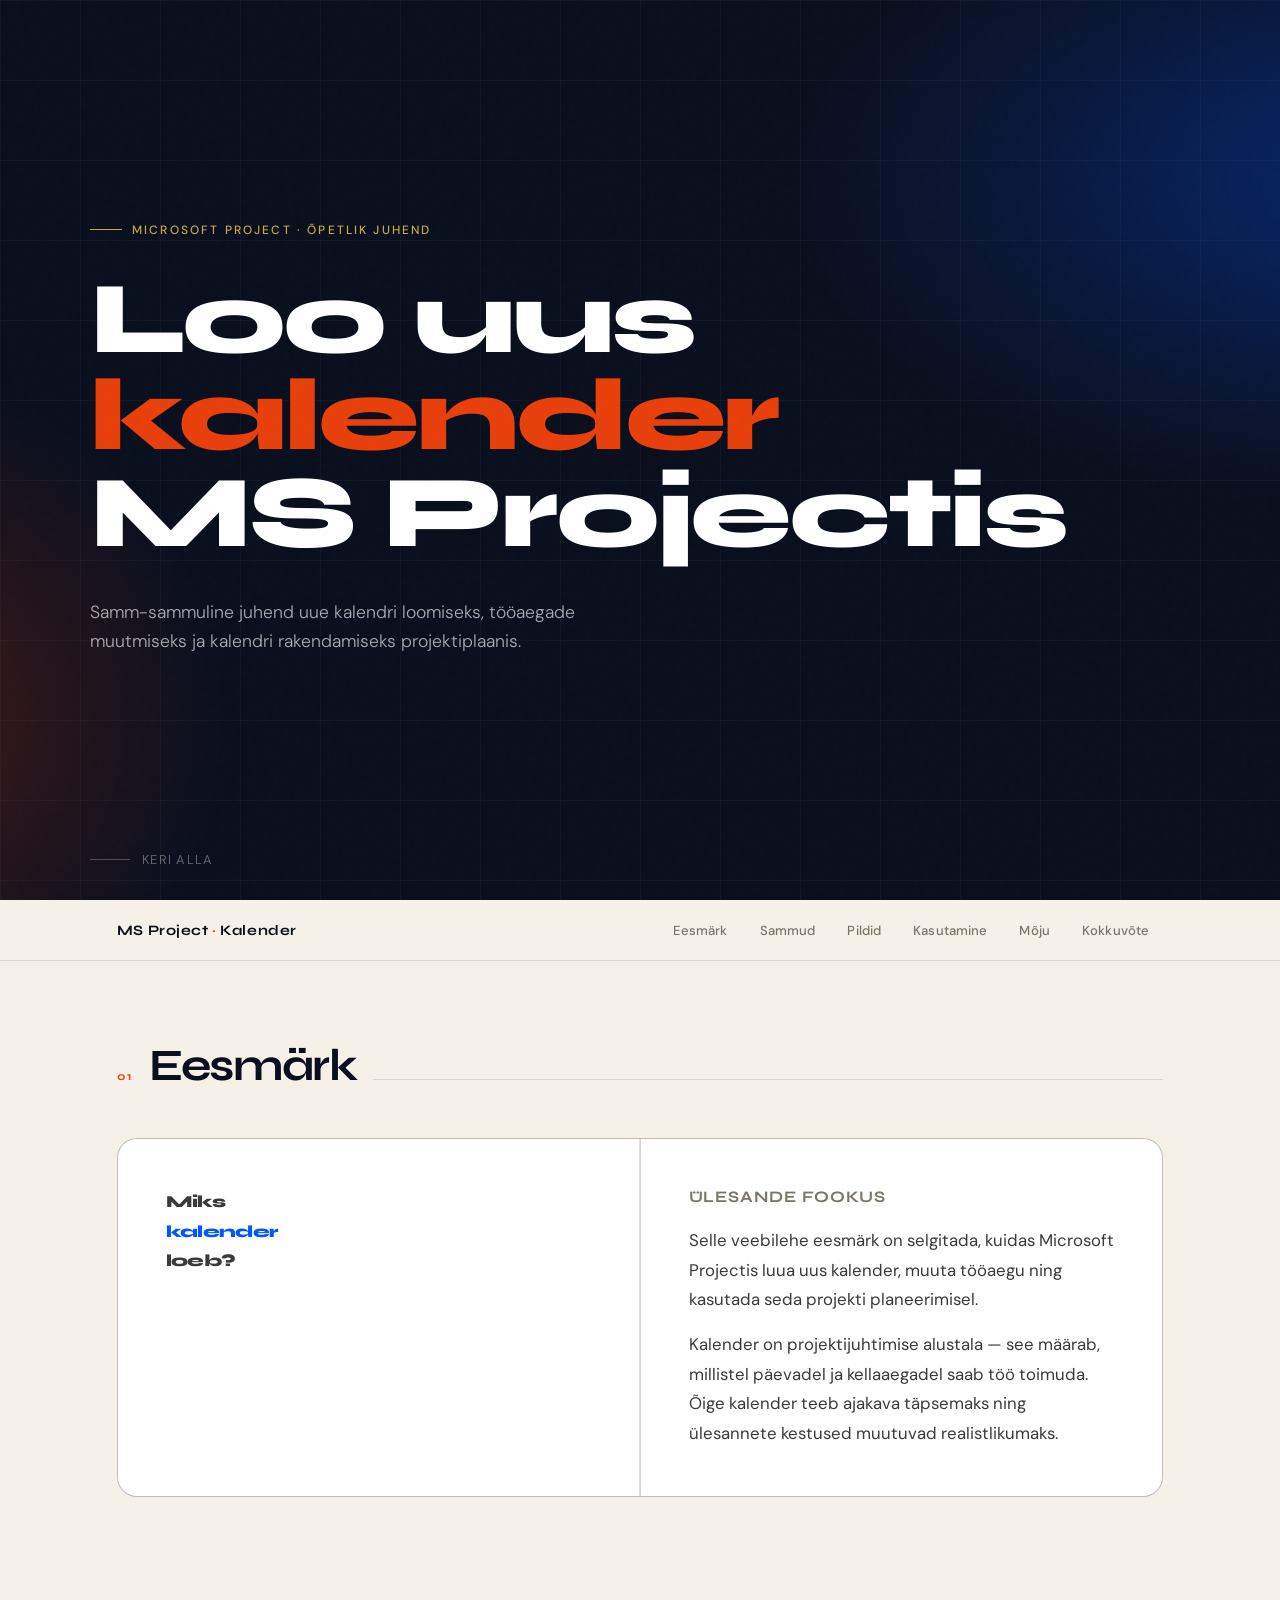
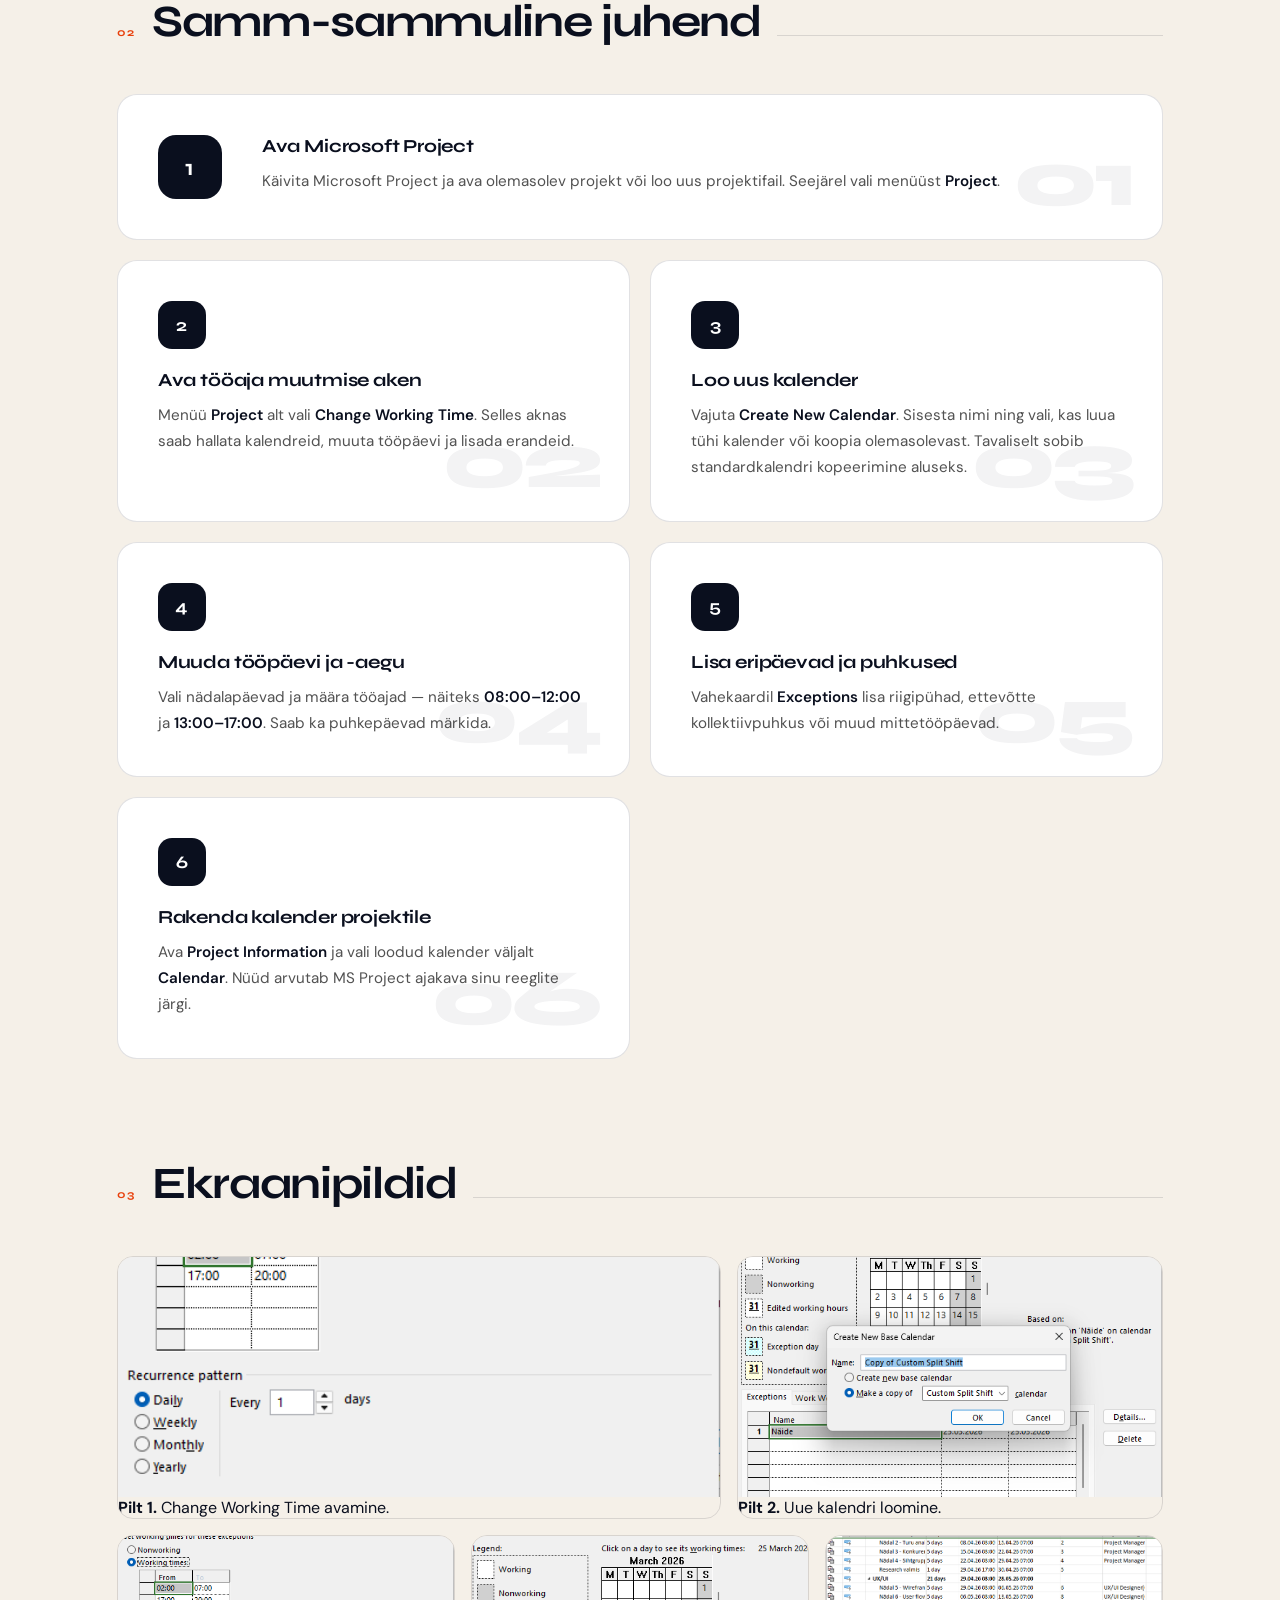
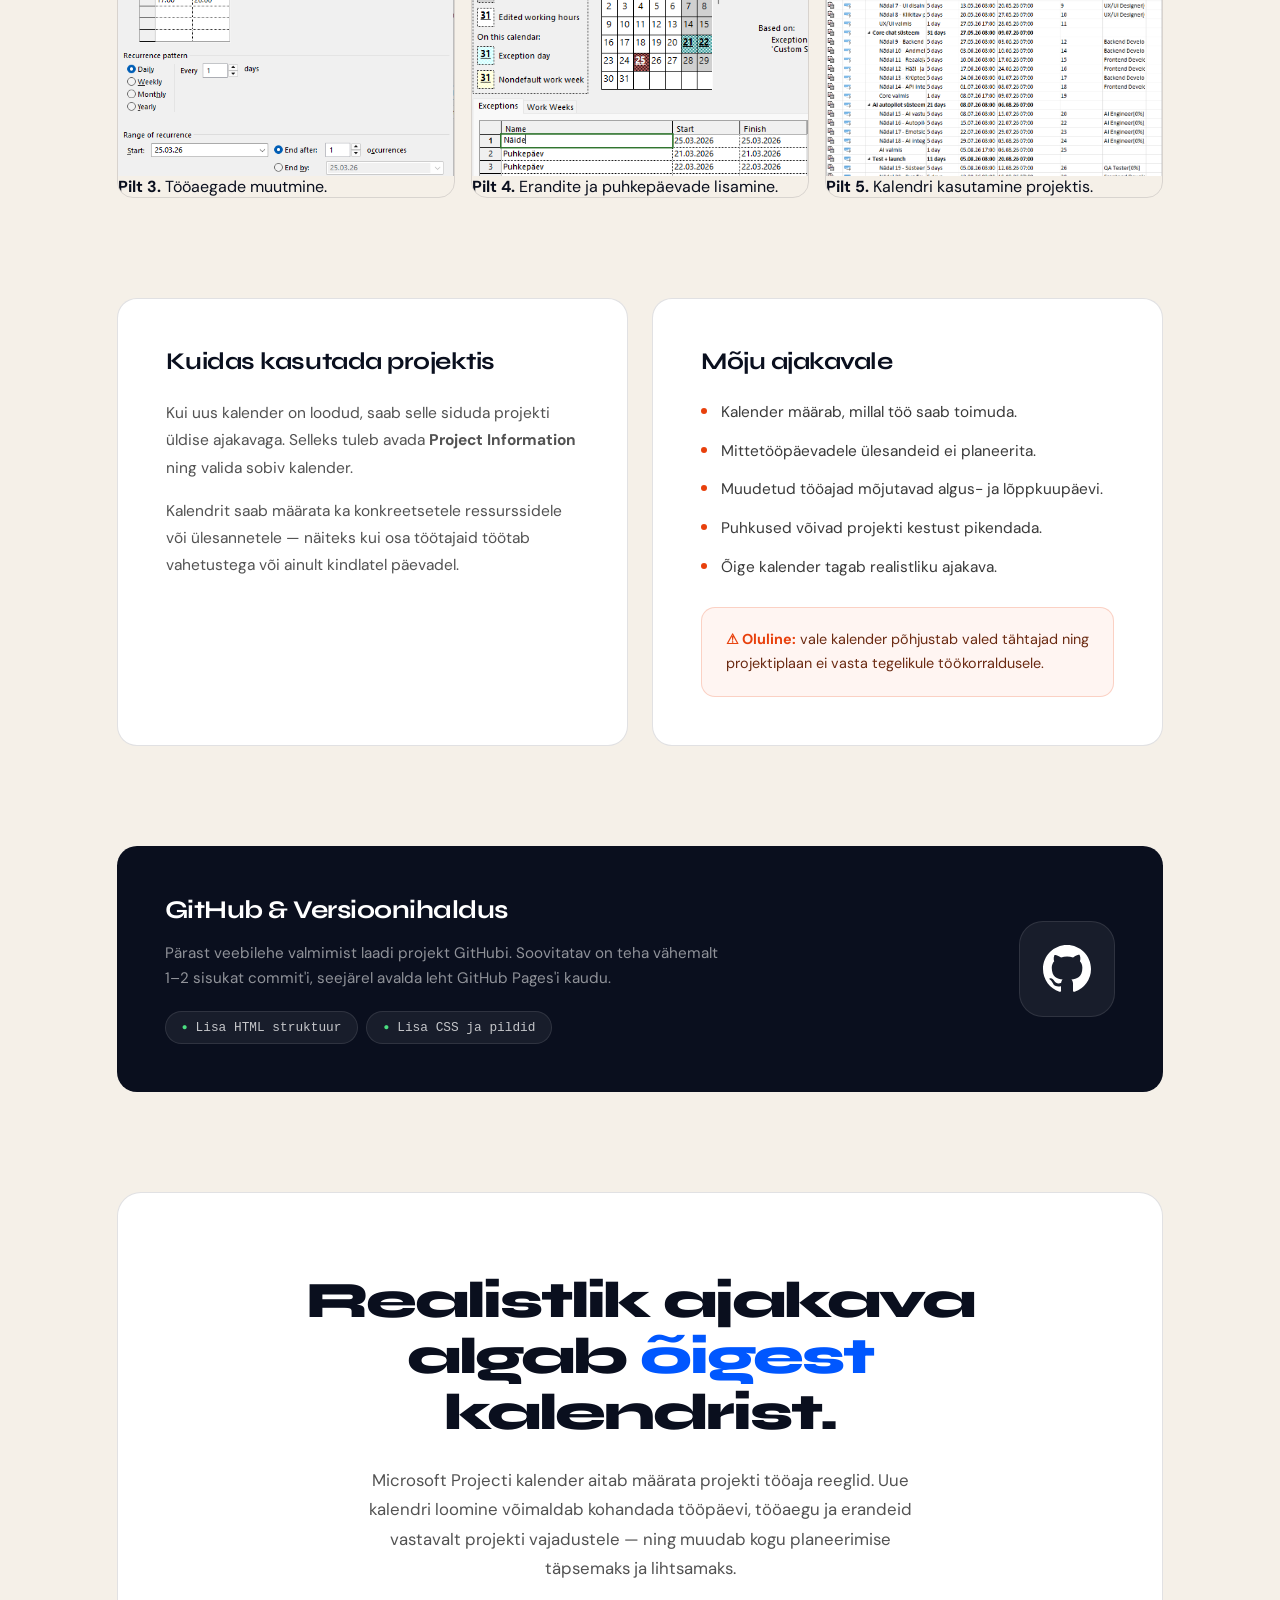
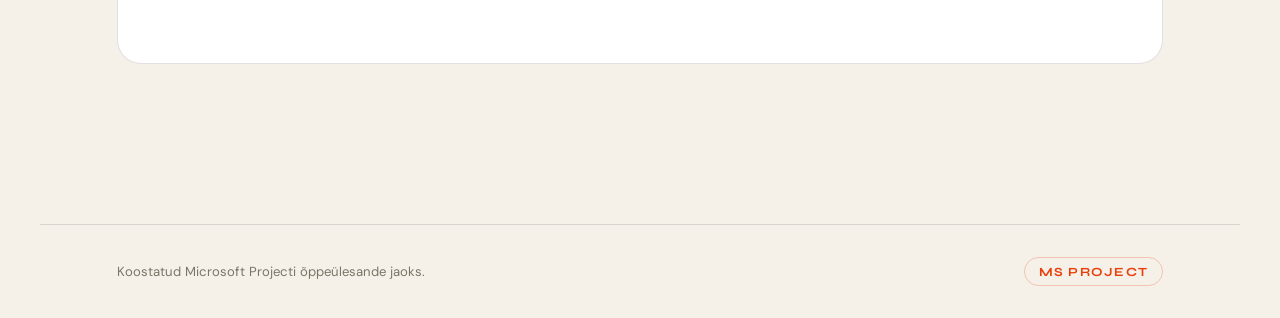
==== index.html @ 5e230de6 "Update index.html" ====
<!DOCTYPE html>
<html lang="et">
<head>
  <meta charset="UTF-8">
  <meta name="viewport" content="width=device-width, initial-scale=1.0">
  <title>Microsoft Project — Kalendri Juhend</title>
  <link href="https://fonts.googleapis.com/css2?family=Syne:wght@400;600;700;800&family=DM+Sans:ital,wght@0,300;0,400;0,500;1,300&display=swap" rel="stylesheet">
  <style>
    :root {
      --ink: #0a0f1e;
      --paper: #f5f0e8;
      --accent: #e8400c;
      --accent2: #0057ff;
      --gold: #c9a84c;
      --muted: #7a7567;
      --card-bg: #ffffff;
      --border: rgba(10,15,30,0.12);
    }

    *, *::before, *::after { margin: 0; padding: 0; box-sizing: border-box; }

    html { scroll-behavior: smooth; }

    body {
      font-family: 'DM Sans', sans-serif;
      background-color: var(--paper);
      color: var(--ink);
      overflow-x: hidden;
    }

    /* ── NOISE OVERLAY ── */
    body::before {
      content: '';
      position: fixed;
      inset: 0;
      background-image: url("data:image/svg+xml,%3Csvg viewBox='0 0 200 200' xmlns='http://www.w3.org/2000/svg'%3E%3Cfilter id='n'%3E%3CfeTurbulence type='fractalNoise' baseFrequency='0.85' numOctaves='4' stitchTiles='stitch'/%3E%3C/filter%3E%3Crect width='100%25' height='100%25' filter='url(%23n)' opacity='0.04'/%3E%3C/svg%3E");
      pointer-events: none;
      z-index: 9999;
      opacity: .35;
    }

    /* ── HERO ── */
    .hero {
      min-height: 100vh;
      display: grid;
      grid-template-rows: 1fr auto;
      position: relative;
      overflow: hidden;
      padding: 0 clamp(24px, 6vw, 100px);
    }

    .hero-bg {
      position: absolute;
      inset: 0;
      background: var(--ink);
      z-index: 0;
    }

    .hero-bg::after {
      content: '';
      position: absolute;
      inset: 0;
      background:
        radial-gradient(ellipse 80% 60% at 110% 20%, rgba(0,87,255,0.35) 0%, transparent 60%),
        radial-gradient(ellipse 50% 70% at -10% 80%, rgba(232,64,12,0.25) 0%, transparent 55%);
    }

    .hero-grid-lines {
      position: absolute;
      inset: 0;
      background-image:
        linear-gradient(rgba(255,255,255,0.03) 1px, transparent 1px),
        linear-gradient(90deg, rgba(255,255,255,0.03) 1px, transparent 1px);
      background-size: 80px 80px;
      animation: gridShift 20s linear infinite;
    }

    @keyframes gridShift {
      from { transform: translateY(0); }
      to   { transform: translateY(80px); }
    }

    .hero-content {
      position: relative;
      z-index: 1;
      display: flex;
      flex-direction: column;
      justify-content: center;
      padding: 120px 0 60px;
      max-width: 1100px;
      margin: 0 auto;
      width: 100%;
    }

    .hero-eyebrow {
      display: inline-flex;
      align-items: center;
      gap: 10px;
      font-family: 'DM Sans', sans-serif;
      font-size: 0.75rem;
      font-weight: 500;
      letter-spacing: 0.18em;
      text-transform: uppercase;
      color: var(--gold);
      margin-bottom: 32px;
      opacity: 0;
      animation: fadeUp 0.8s 0.2s ease forwards;
    }

    .hero-eyebrow::before {
      content: '';
      display: block;
      width: 32px;
      height: 1px;
      background: var(--gold);
    }

    .hero h1 {
      font-family: 'Syne', sans-serif;
      font-size: clamp(3rem, 8vw, 7rem);
      font-weight: 800;
      line-height: 0.95;
      color: #fff;
      letter-spacing: -0.03em;
      margin-bottom: 36px;
      opacity: 0;
      animation: fadeUp 0.9s 0.35s ease forwards;
    }

    .hero h1 em {
      font-style: normal;
      color: var(--accent);
      position: relative;
      display: inline-block;
    }

    .hero-sub {
      max-width: 560px;
      font-size: 1.1rem;
      font-weight: 300;
      color: rgba(255,255,255,0.65);
      line-height: 1.7;
      opacity: 0;
      animation: fadeUp 0.9s 0.5s ease forwards;
    }

    .hero-scroll {
      position: relative;
      z-index: 1;
      max-width: 1100px;
      margin: 0 auto;
      width: 100%;
      padding: 32px 0;
      display: flex;
      align-items: center;
      gap: 12px;
      color: rgba(255,255,255,0.35);
      font-size: 0.8rem;
      letter-spacing: 0.1em;
      text-transform: uppercase;
      opacity: 0;
      animation: fadeUp 0.9s 0.9s ease forwards;
    }

    .scroll-line {
      width: 40px;
      height: 1px;
      background: rgba(255,255,255,0.25);
      position: relative;
      overflow: hidden;
    }

    .scroll-line::after {
      content: '';
      position: absolute;
      left: -100%;
      top: 0;
      width: 100%;
      height: 100%;
      background: rgba(255,255,255,0.6);
      animation: scrollPulse 2s 1.5s ease infinite;
    }

    @keyframes scrollPulse {
      0%   { left: -100%; }
      100% { left: 100%; }
    }

    @keyframes fadeUp {
      from { opacity: 0; transform: translateY(24px); }
      to   { opacity: 1; transform: translateY(0); }
    }

    /* ── NAV ── */
    .nav {
      position: sticky;
      top: 0;
      z-index: 800;
      background: rgba(245,240,232,0.92);
      backdrop-filter: blur(20px);
      border-bottom: 1px solid var(--border);
    }

    .nav-inner {
      max-width: 1200px;
      margin: 0 auto;
      padding: 0 clamp(24px, 6vw, 100px);
      display: flex;
      align-items: center;
      justify-content: space-between;
      height: 60px;
    }

    .nav-brand {
      font-family: 'Syne', sans-serif;
      font-weight: 700;
      font-size: 0.9rem;
      letter-spacing: 0.04em;
      color: var(--ink);
      text-decoration: none;
    }

    .nav-brand span { color: var(--accent); }

    .nav-links {
      display: flex;
      gap: 4px;
    }

    .nav-links a {
      text-decoration: none;
      color: var(--muted);
      font-size: 0.82rem;
      font-weight: 500;
      padding: 6px 14px;
      border-radius: 100px;
      transition: all 0.2s ease;
      letter-spacing: 0.01em;
    }

    .nav-links a:hover {
      color: var(--ink);
      background: rgba(10,15,30,0.06);
    }

    /* ── MAIN WRAPPER ── */
    .main-wrap {
      max-width: 1200px;
      margin: 0 auto;
      padding: 80px clamp(24px, 6vw, 100px);
    }

    /* ── SECTION HEADER ── */
    .sec-header {
      display: flex;
      align-items: baseline;
      gap: 16px;
      margin-bottom: 48px;
    }

    .sec-num {
      font-family: 'Syne', sans-serif;
      font-size: 0.72rem;
      font-weight: 700;
      letter-spacing: 0.14em;
      color: var(--accent);
      text-transform: uppercase;
    }

    .sec-title {
      font-family: 'Syne', sans-serif;
      font-size: clamp(1.8rem, 3.5vw, 2.8rem);
      font-weight: 700;
      color: var(--ink);
      letter-spacing: -0.03em;
      line-height: 1.1;
    }

    .sec-line {
      flex: 1;
      height: 1px;
      background: var(--border);
    }

    /* ── PURPOSE CARD ── */
    .purpose-block {
      display: grid;
      grid-template-columns: 1fr 1fr;
      gap: 1px;
      background: var(--border);
      border: 1px solid var(--border);
      border-radius: 20px;
      overflow: hidden;
      margin-bottom: 100px;
    }

    .purpose-cell {
      background: var(--card-bg);
      padding: 48px;
    }

    .purpose-cell:first-child {
      border-right: 1px solid var(--border);
    }

    .purpose-cell h3 {
      font-family: 'Syne', sans-serif;
      font-size: 1rem;
      font-weight: 700;
      letter-spacing: 0.06em;
      text-transform: uppercase;
      color: var(--muted);
      margin-bottom: 20px;
    }

    .purpose-cell p {
      font-size: 1.05rem;
      line-height: 1.75;
      color: #3a3a3a;
    }

    .purpose-big {
      font-family: 'Syne', sans-serif;
      font-size: clamp(2.4rem, 5vw, 4.2rem);
      font-weight: 800;
      color: var(--ink);
      line-height: 1.05;
      letter-spacing: -0.04em;
    }

    .purpose-big em {
      font-style: normal;
      color: var(--accent2);
    }

    /* ── STEPS ── */
    .steps-section { margin-bottom: 100px; }

    .steps-grid {
      display: grid;
      grid-template-columns: 1fr 1fr;
      gap: 20px;
    }

    .step-card {
      background: var(--card-bg);
      border: 1px solid var(--border);
      border-radius: 20px;
      padding: 40px;
      position: relative;
      overflow: hidden;
      transition: transform 0.3s ease, box-shadow 0.3s ease;
    }

    .step-card:hover {
      transform: translateY(-4px);
      box-shadow: 0 20px 60px rgba(10,15,30,0.1);
    }

    .step-card:first-child {
      grid-column: 1 / -1;
      display: grid;
      grid-template-columns: auto 1fr;
      gap: 40px;
      align-items: start;
    }

    .step-card::before {
      content: '';
      position: absolute;
      top: 0; left: 0; right: 0;
      height: 3px;
      background: linear-gradient(90deg, var(--accent2), var(--accent));
      opacity: 0;
      transition: opacity 0.3s ease;
    }

    .step-card:hover::before { opacity: 1; }

    .step-num-big {
      font-family: 'Syne', sans-serif;
      font-size: 5rem;
      font-weight: 800;
      color: rgba(10,15,30,0.05);
      line-height: 1;
      position: absolute;
      bottom: 20px;
      right: 30px;
      letter-spacing: -0.05em;
      pointer-events: none;
      transition: color 0.3s ease;
    }

    .step-card:hover .step-num-big {
      color: rgba(0,87,255,0.06);
    }

    .step-badge {
      display: inline-flex;
      align-items: center;
      justify-content: center;
      width: 48px;
      height: 48px;
      border-radius: 14px;
      background: var(--ink);
      color: white;
      font-family: 'Syne', sans-serif;
      font-weight: 700;
      font-size: 1.1rem;
      margin-bottom: 20px;
      flex-shrink: 0;
    }

    .step-card:first-child .step-badge {
      width: 64px;
      height: 64px;
      font-size: 1.4rem;
      border-radius: 18px;
      margin-bottom: 0;
    }

    .step-card h3 {
      font-family: 'Syne', sans-serif;
      font-size: 1.15rem;
      font-weight: 700;
      color: var(--ink);
      margin-bottom: 12px;
      letter-spacing: -0.01em;
    }

    .step-card p {
      font-size: 0.95rem;
      line-height: 1.7;
      color: #525252;
    }

    .step-card strong {
      color: var(--ink);
      font-weight: 600;
    }

    /* ── GALLERY ── */
    .gallery-section { margin-bottom: 100px; }

    .gallery-grid {
      display: grid;
      grid-template-columns: repeat(12, 1fr);
      gap: 16px;
    }

    .gallery-item { border-radius: 16px; overflow: hidden; border: 1px solid var(--border); }
    .gallery-item:nth-child(1) { grid-column: span 7; }
    .gallery-item:nth-child(2) { grid-column: span 5; }
    .gallery-item:nth-child(3) { grid-column: span 4; }
    .gallery-item:nth-child(4) { grid-column: span 4; }
    .gallery-item:nth-child(5) { grid-column: span 4; }

    .gallery-img {
      width: 100%;
      height: 240px;
      object-fit: cover;
      display: block;
      background: linear-gradient(135deg, #e8f0ff 0%, #dbe9ff 100%);
      position: relative;
    }

    /* placeholder pattern for images */
    .gallery-img-placeholder {
      width: 100%;
      height: 240px;
      background: linear-gradient(135deg, #e0e8ff, #cdd9f5);
      display: flex;
      align-items: center;
      justify-content: center;
      flex-direction: column;
      gap: 8px;
    }

    .gallery-img-placeholder svg { opacity: 0.3; }
    .gallery-img-placeholder span {
      font-size: 0.8rem;
      color: var(--muted);
      opacity: 0.7;
    }

    .gallery-caption {
      padding: 16px 20px;
      font-size: 0.85rem;
      color: var(--muted);
      border-top: 1px solid var(--border);
      background: var(--card-bg);
    }

    .gallery-caption strong {
      color: var(--ink);
      font-weight: 600;
    }

    /* ── HOW-TO + IMPACT ── */
    .two-col-section {
      display: grid;
      grid-template-columns: 1fr 1fr;
      gap: 24px;
      margin-bottom: 100px;
    }

    .info-card {
      background: var(--card-bg);
      border: 1px solid var(--border);
      border-radius: 20px;
      padding: 48px;
    }

    .info-card h2 {
      font-family: 'Syne', sans-serif;
      font-size: 1.5rem;
      font-weight: 700;
      color: var(--ink);
      letter-spacing: -0.02em;
      margin-bottom: 24px;
    }

    .info-card p {
      font-size: 0.97rem;
      line-height: 1.75;
      color: #525252;
      margin-bottom: 16px;
    }

    .impact-list {
      list-style: none;
      display: flex;
      flex-direction: column;
      gap: 14px;
    }

    .impact-list li {
      display: flex;
      gap: 14px;
      align-items: flex-start;
      font-size: 0.96rem;
      color: #3a3a3a;
      line-height: 1.6;
    }

    .impact-list li::before {
      content: '';
      flex-shrink: 0;
      width: 6px;
      height: 6px;
      border-radius: 50%;
      background: var(--accent);
      margin-top: 8px;
    }

    .alert-box {
      margin-top: 28px;
      padding: 20px 24px;
      background: #fff5f2;
      border: 1px solid rgba(232,64,12,0.2);
      border-radius: 14px;
      font-size: 0.9rem;
      line-height: 1.65;
      color: #6b2a12;
    }

    .alert-box strong { color: var(--accent); }

    /* ── GITHUB STRIP ── */
    .github-strip {
      background: var(--ink);
      border-radius: 20px;
      padding: 48px;
      display: grid;
      grid-template-columns: 1fr auto;
      align-items: center;
      gap: 40px;
      margin-bottom: 100px;
    }

    .github-strip h2 {
      font-family: 'Syne', sans-serif;
      font-size: 1.6rem;
      font-weight: 700;
      color: #fff;
      letter-spacing: -0.02em;
      margin-bottom: 16px;
    }

    .github-strip p {
      color: rgba(255,255,255,0.55);
      font-size: 0.95rem;
      line-height: 1.65;
      max-width: 560px;
    }

    .commit-tags {
      display: flex;
      flex-wrap: wrap;
      gap: 8px;
      margin-top: 20px;
    }

    .commit-tag {
      display: inline-flex;
      align-items: center;
      gap: 8px;
      padding: 8px 16px;
      background: rgba(255,255,255,0.06);
      border: 1px solid rgba(255,255,255,0.1);
      border-radius: 100px;
      font-family: 'DM Mono', 'Courier New', monospace;
      font-size: 0.8rem;
      color: rgba(255,255,255,0.75);
    }

    .commit-tag::before {
      content: '●';
      color: #4ade80;
      font-size: 0.6rem;
    }

    .github-icon-wrap {
      width: 96px;
      height: 96px;
      border-radius: 24px;
      background: rgba(255,255,255,0.06);
      border: 1px solid rgba(255,255,255,0.1);
      display: flex;
      align-items: center;
      justify-content: center;
      flex-shrink: 0;
    }

    /* ── SUMMARY ── */
    .summary-block {
      text-align: center;
      padding: 80px 40px;
      background: var(--card-bg);
      border: 1px solid var(--border);
      border-radius: 24px;
      margin-bottom: 80px;
    }

    .summary-block h2 {
      font-family: 'Syne', sans-serif;
      font-size: clamp(2rem, 4vw, 3.2rem);
      font-weight: 800;
      color: var(--ink);
      letter-spacing: -0.04em;
      line-height: 1.1;
      max-width: 700px;
      margin: 0 auto 24px;
    }

    .summary-block h2 em {
      font-style: normal;
      color: var(--accent2);
    }

    .summary-block p {
      max-width: 580px;
      margin: 0 auto;
      font-size: 1.05rem;
      line-height: 1.75;
      color: #525252;
    }

    /* ── FOOTER ── */
    footer {
      border-top: 1px solid var(--border);
      padding: 32px clamp(24px, 6vw, 100px);
      display: flex;
      align-items: center;
      justify-content: space-between;
      max-width: 1200px;
      margin: 0 auto;
    }

    footer p {
      font-size: 0.82rem;
      color: var(--muted);
    }

    .footer-badge {
      font-family: 'Syne', sans-serif;
      font-size: 0.78rem;
      font-weight: 700;
      letter-spacing: 0.1em;
      text-transform: uppercase;
      color: var(--accent);
      padding: 6px 14px;
      border: 1px solid rgba(232,64,12,0.25);
      border-radius: 100px;
    }

    /* ── RESPONSIVE ── */
    @media (max-width: 900px) {
      .purpose-block { grid-template-columns: 1fr; }
      .purpose-cell:first-child { border-right: none; border-bottom: 1px solid var(--border); }
      .steps-grid { grid-template-columns: 1fr; }
      .step-card:first-child { grid-template-columns: 1fr; }
      .two-col-section { grid-template-columns: 1fr; }
      .gallery-grid { grid-template-columns: 1fr 1fr; }
      .gallery-item { grid-column: span 1 !important; }
      .github-strip { grid-template-columns: 1fr; }
      .github-icon-wrap { display: none; }
      .nav-links { display: none; }
      footer { flex-direction: column; gap: 12px; text-align: center; }
    }

    @media (max-width: 520px) {
      .gallery-grid { grid-template-columns: 1fr; }
      .purpose-cell { padding: 30px 24px; }
      .step-card { padding: 28px 24px; }
      .info-card { padding: 30px 24px; }
    }
  </style>
</head>
<body>

<!-- HERO -->
<section class="hero">
  <div class="hero-bg">
    <div class="hero-grid-lines"></div>
  </div>
  <div class="hero-content">
    <p class="hero-eyebrow">Microsoft Project · Õpetlik juhend</p>
    <h1>Loo uus<br><em>kalender</em><br>MS Projectis</h1>
    <p class="hero-sub">Samm-sammuline juhend uue kalendri loomiseks, tööaegade muutmiseks ja kalendri rakendamiseks projektiplaanis.</p>
  </div>
  <div class="hero-scroll">
    <div class="scroll-line"></div>
    Keri alla
  </div>
</section>

<!-- NAV -->
<nav class="nav">
  <div class="nav-inner">
    <a href="#" class="nav-brand">MS Project <span>·</span> Kalender</a>
    <div class="nav-links">
      <a href="#eesmark">Eesmärk</a>
      <a href="#sammud">Sammud</a>
      <a href="#pildid">Pildid</a>
      <a href="#kasutamine">Kasutamine</a>
      <a href="#moju">Mõju</a>
      <a href="#kokkuvote">Kokkuvõte</a>
    </div>
  </div>
</nav>

<!-- MAIN -->
<main class="main-wrap">

  <!-- PURPOSE -->
  <section id="eesmark" style="margin-bottom:100px;">
    <div class="sec-header">
      <span class="sec-num">01</span>
      <h2 class="sec-title">Eesmärk</h2>
      <div class="sec-line"></div>
    </div>
    <div class="purpose-block">
      <div class="purpose-cell">
        <p class="purpose-big">Miks<br><em>kalender</em><br>loeb?</p>
      </div>
      <div class="purpose-cell">
        <h3>Ülesande fookus</h3>
        <p>Selle veebilehe eesmärk on selgitada, kuidas Microsoft Projectis luua uus kalender, muuta tööaegu ning kasutada seda projekti planeerimisel.</p>
        <p style="margin-top:16px;">Kalender on projektijuhtimise alustala — see määrab, millistel päevadel ja kellaaegadel saab töö toimuda. Õige kalender teeb ajakava täpsemaks ning ülesannete kestused muutuvad realistlikumaks.</p>
      </div>
    </div>
  </section>

  <!-- STEPS -->
  <section id="sammud" class="steps-section">
    <div class="sec-header">
      <span class="sec-num">02</span>
      <h2 class="sec-title">Samm-sammuline juhend</h2>
      <div class="sec-line"></div>
    </div>
    <div class="steps-grid">

      <div class="step-card">
        <div class="step-badge">1</div>
        <div>
          <h3>Ava Microsoft Project</h3>
          <p>Käivita Microsoft Project ja ava olemasolev projekt või loo uus projektifail. Seejärel vali menüüst <strong>Project</strong>.</p>
        </div>
        <div class="step-num-big">01</div>
      </div>

      <div class="step-card">
        <div class="step-badge">2</div>
        <h3>Ava tööaja muutmise aken</h3>
        <p>Menüü <strong>Project</strong> alt vali <strong>Change Working Time</strong>. Selles aknas saab hallata kalendreid, muuta tööpäevi ja lisada erandeid.</p>
        <div class="step-num-big">02</div>
      </div>

      <div class="step-card">
        <div class="step-badge">3</div>
        <h3>Loo uus kalender</h3>
        <p>Vajuta <strong>Create New Calendar</strong>. Sisesta nimi ning vali, kas luua tühi kalender või koopia olemasolevast. Tavaliselt sobib standardkalendri kopeerimine aluseks.</p>
        <div class="step-num-big">03</div>
      </div>

      <div class="step-card">
        <div class="step-badge">4</div>
        <h3>Muuda tööpäevi ja -aegu</h3>
        <p>Vali nädalapäevad ja määra tööajad — näiteks <strong>08:00–12:00</strong> ja <strong>13:00–17:00</strong>. Saab ka puhkepäevad märkida.</p>
        <div class="step-num-big">04</div>
      </div>

      <div class="step-card">
        <div class="step-badge">5</div>
        <h3>Lisa eripäevad ja puhkused</h3>
        <p>Vahekaardil <strong>Exceptions</strong> lisa riigipühad, ettevõtte kollektiivpuhkus või muud mittetööpäevad.</p>
        <div class="step-num-big">05</div>
      </div>

      <div class="step-card">
        <div class="step-badge">6</div>
        <h3>Rakenda kalender projektile</h3>
        <p>Ava <strong>Project Information</strong> ja vali loodud kalender väljalt <strong>Calendar</strong>. Nüüd arvutab MS Project ajakava sinu reeglite järgi.</p>
        <div class="step-num-big">06</div>
      </div>

    </div>
  </section>

  <!-- GALLERY -->
<section id="pildid" class="gallery-section">
  <div class="sec-header">
    <span class="sec-num">03</span>
    <h2 class="sec-title">Ekraanipildid</h2>
    <div class="sec-line"></div>
  </div>

  <div class="gallery-grid">

    <!-- Pilt 1 -->
    <figure class="gallery-item">
      <a href="{8E78CBBE-38A5-4F0B-BA99-F5B09DC5945A}.png" target="_blank">
        <img src="{8E78CBBE-38A5-4F0B-BA99-F5B09DC5945A}.png" alt="Pilt 1" class="gallery-img">
      </a>
      <figcaption><strong>Pilt 1.</strong> Change Working Time avamine.</figcaption>
    </figure>

    <!-- Pilt 2 -->
    <figure class="gallery-item">
      <a href="{4AE7CDAB-3FF7-4F67-A693-CB76347E0A18}.png" target="_blank">
        <img src="{4AE7CDAB-3FF7-4F67-A693-CB76347E0A18}.png" alt="Pilt 2" class="gallery-img">
      </a>
      <figcaption><strong>Pilt 2.</strong> Uue kalendri loomine.</figcaption>
    </figure>

    <!-- Pilt 3 -->
    <figure class="gallery-item">
      <a href="{8E78CBBE-38A5-4F0B-BA99-F5B09DC5945A}.png" target="_blank">
        <img src="{8E78CBBE-38A5-4F0B-BA99-F5B09DC5945A}.png" alt="Pilt 3" class="gallery-img">
      </a>
      <figcaption><strong>Pilt 3.</strong> Tööaegade muutmine.</figcaption>
    </figure>

    <!-- Pilt 4 -->
    <figure class="gallery-item">
      <a href="{6FE6D2B3-EE67-4D7B-B40A-3692D708C390}.png" target="_blank">
        <img src="{6FE6D2B3-EE67-4D7B-B40A-3692D708C390}.png" alt="Pilt 4" class="gallery-img">
      </a>
      <figcaption><strong>Pilt 4.</strong> Erandite ja puhkepäevade lisamine.</figcaption>
    </figure>

    <!-- Pilt 5 -->
    <figure class="gallery-item">
      <a href="{5EE61340-8575-422F-A4D2-11BC29866CBF}.png" target="_blank">
        <img src="{5EE61340-8575-422F-A4D2-11BC29866CBF}.png" alt="Pilt 5" class="gallery-img">
      </a>
      <figcaption><strong>Pilt 5.</strong> Kalendri kasutamine projektis.</figcaption>
    </figure>

  </div>
</section>

  <!-- HOW-TO + IMPACT -->
  <div class="two-col-section">
    <div class="info-card" id="kasutamine">
      <h2>Kuidas kasutada projektis</h2>
      <p>Kui uus kalender on loodud, saab selle siduda projekti üldise ajakavaga. Selleks tuleb avada <strong>Project Information</strong> ning valida sobiv kalender.</p>
      <p>Kalendrit saab määrata ka konkreetsetele ressurssidele või ülesannetele — näiteks kui osa töötajaid töötab vahetustega või ainult kindlatel päevadel.</p>
    </div>

    <div class="info-card" id="moju">
      <h2>Mõju ajakavale</h2>
      <ul class="impact-list">
        <li>Kalender määrab, millal töö saab toimuda.</li>
        <li>Mittetööpäevadele ülesandeid ei planeerita.</li>
        <li>Muudetud tööajad mõjutavad algus- ja lõppkuupäevi.</li>
        <li>Puhkused võivad projekti kestust pikendada.</li>
        <li>Õige kalender tagab realistliku ajakava.</li>
      </ul>
      <div class="alert-box">
        <strong>⚠ Oluline:</strong> vale kalender põhjustab valed tähtajad ning projektiplaan ei vasta tegelikule töökorraldusele.
      </div>
    </div>
  </div>

  <!-- GITHUB -->
  <div class="github-strip" id="github">
    <div>
      <h2>GitHub & Versioonihaldus</h2>
      <p>Pärast veebilehe valmimist laadi projekt GitHubi. Soovitatav on teha vähemalt 1–2 sisukat commit'i, seejärel avalda leht GitHub Pages'i kaudu.</p>
      <div class="commit-tags">
        <span class="commit-tag">Lisa HTML struktuur</span>
        <span class="commit-tag">Lisa CSS ja pildid</span>
      </div>
    </div>
    <div class="github-icon-wrap">
      <svg width="48" height="48" viewBox="0 0 24 24" fill="white"><path d="M12 0C5.37 0 0 5.37 0 12c0 5.31 3.435 9.795 8.205 11.385.6.105.825-.255.825-.57 0-.285-.015-1.23-.015-2.235-3.015.555-3.795-.735-4.035-1.41-.135-.345-.72-1.41-1.23-1.695-.42-.225-1.02-.78-.015-.795.945-.015 1.62.87 1.845 1.23 1.08 1.815 2.805 1.305 3.495.99.105-.78.42-1.305.765-1.605-2.67-.3-5.46-1.335-5.46-5.925 0-1.305.465-2.385 1.23-3.225-.12-.3-.54-1.53.12-3.18 0 0 1.005-.315 3.3 1.23.96-.27 1.98-.405 3-.405s2.04.135 3 .405c2.295-1.56 3.3-1.23 3.3-1.23.66 1.65.24 2.88.12 3.18.765.84 1.23 1.905 1.23 3.225 0 4.605-2.805 5.625-5.475 5.925.435.375.81 1.095.81 2.22 0 1.605-.015 2.895-.015 3.3 0 .315.225.69.825.57A12.02 12.02 0 0024 12c0-6.63-5.37-12-12-12z"/></svg>
    </div>
  </div>

  <!-- SUMMARY -->
  <section id="kokkuvote" class="summary-block">
    <h2>Realistlik ajakava algab <em>õigest</em> kalendrist.</h2>
    <p>Microsoft Projecti kalender aitab määrata projekti tööaja reeglid. Uue kalendri loomine võimaldab kohandada tööpäevi, tööaegu ja erandeid vastavalt projekti vajadustele — ning muudab kogu planeerimise täpsemaks ja lihtsamaks.</p>
  </section>

</main>

<!-- FOOTER -->
<footer>
  <p>Koostatud Microsoft Projecti õppeülesande jaoks.</p>
  <span class="footer-badge">MS Project</span>
</footer>

</body>
</html>
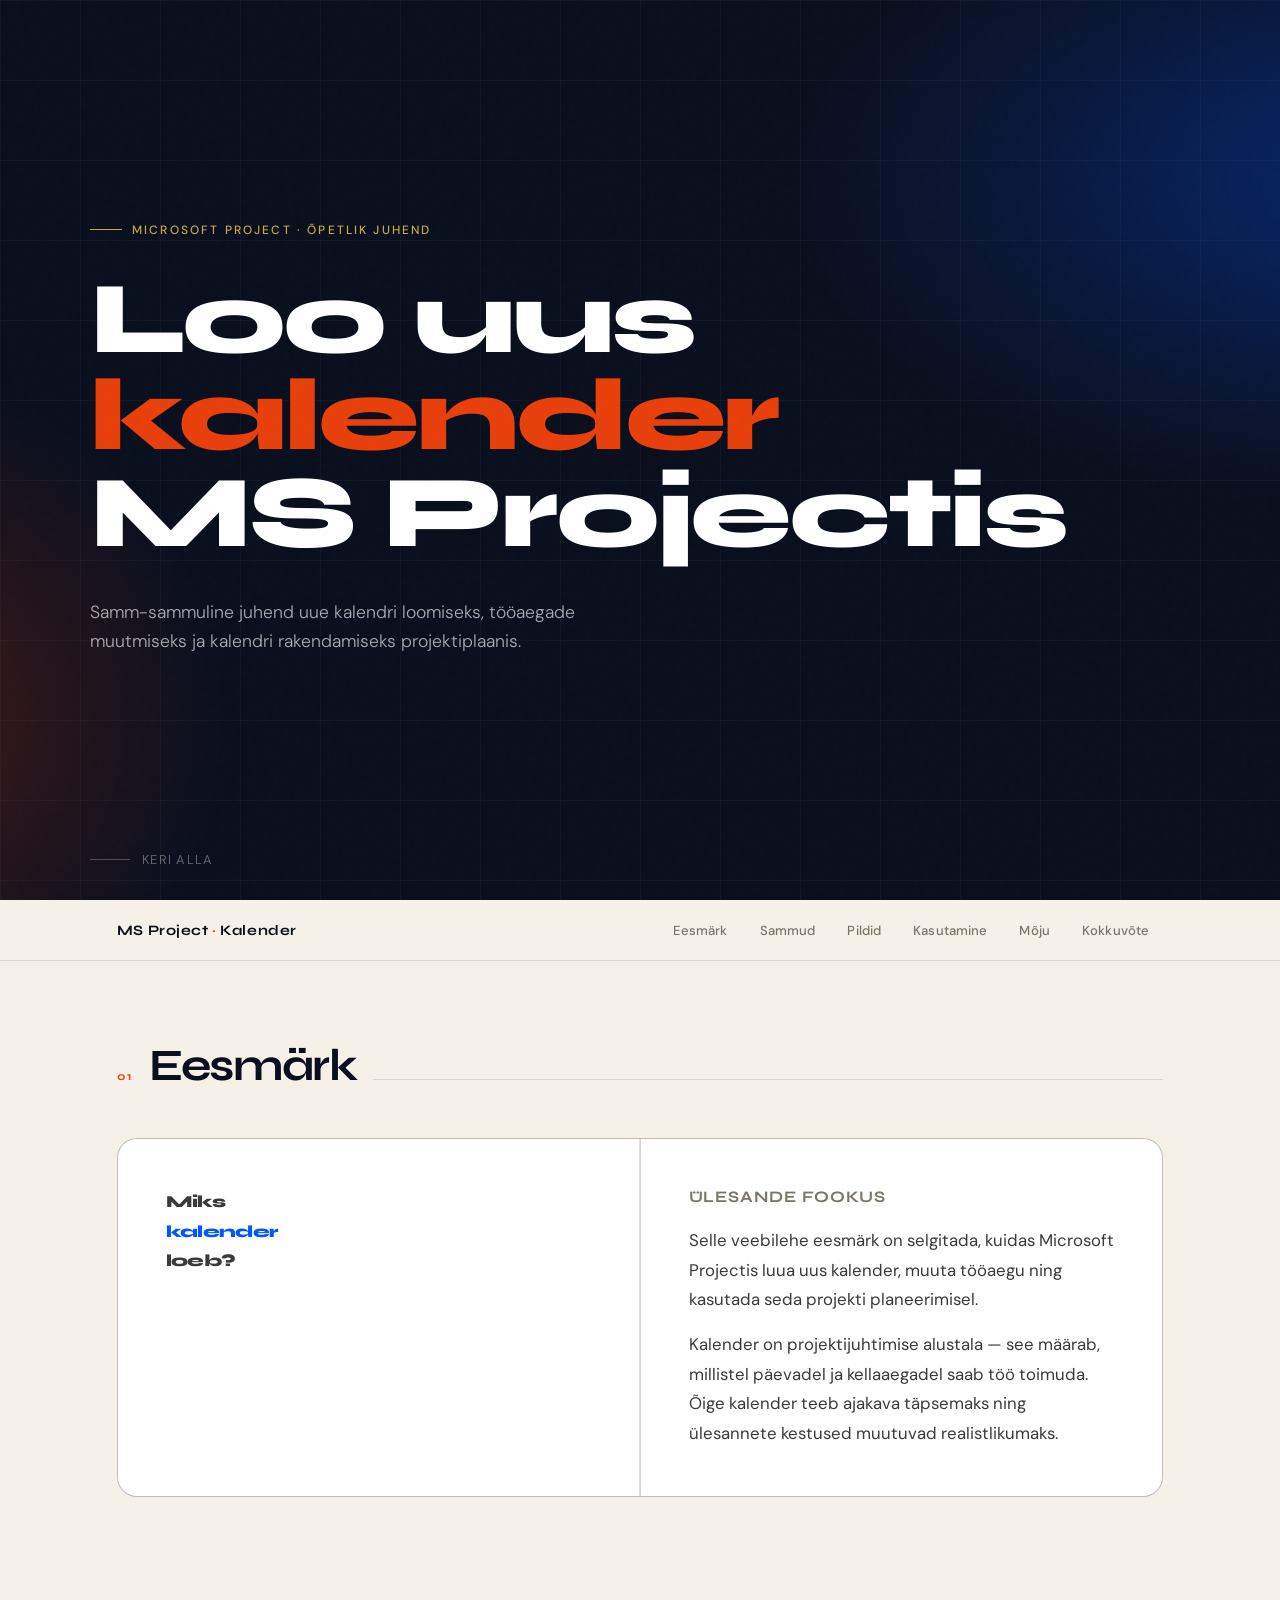
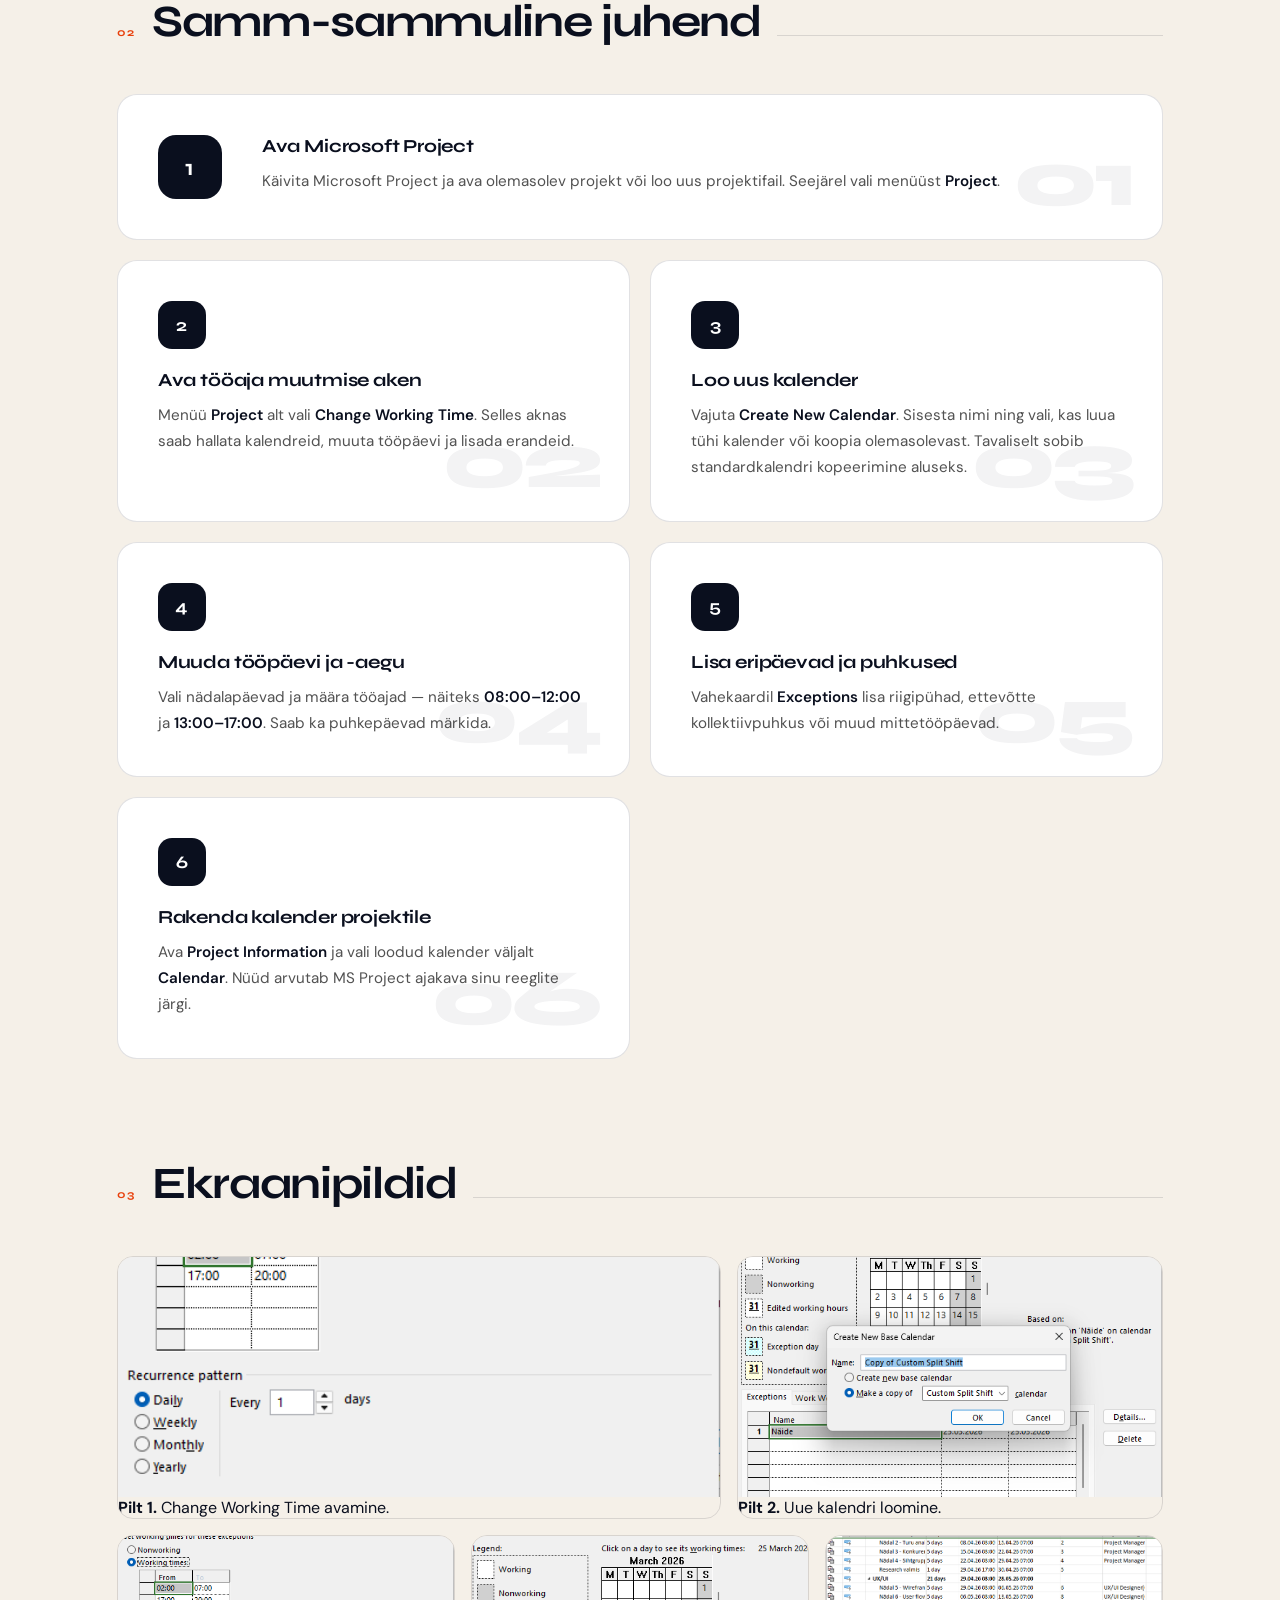
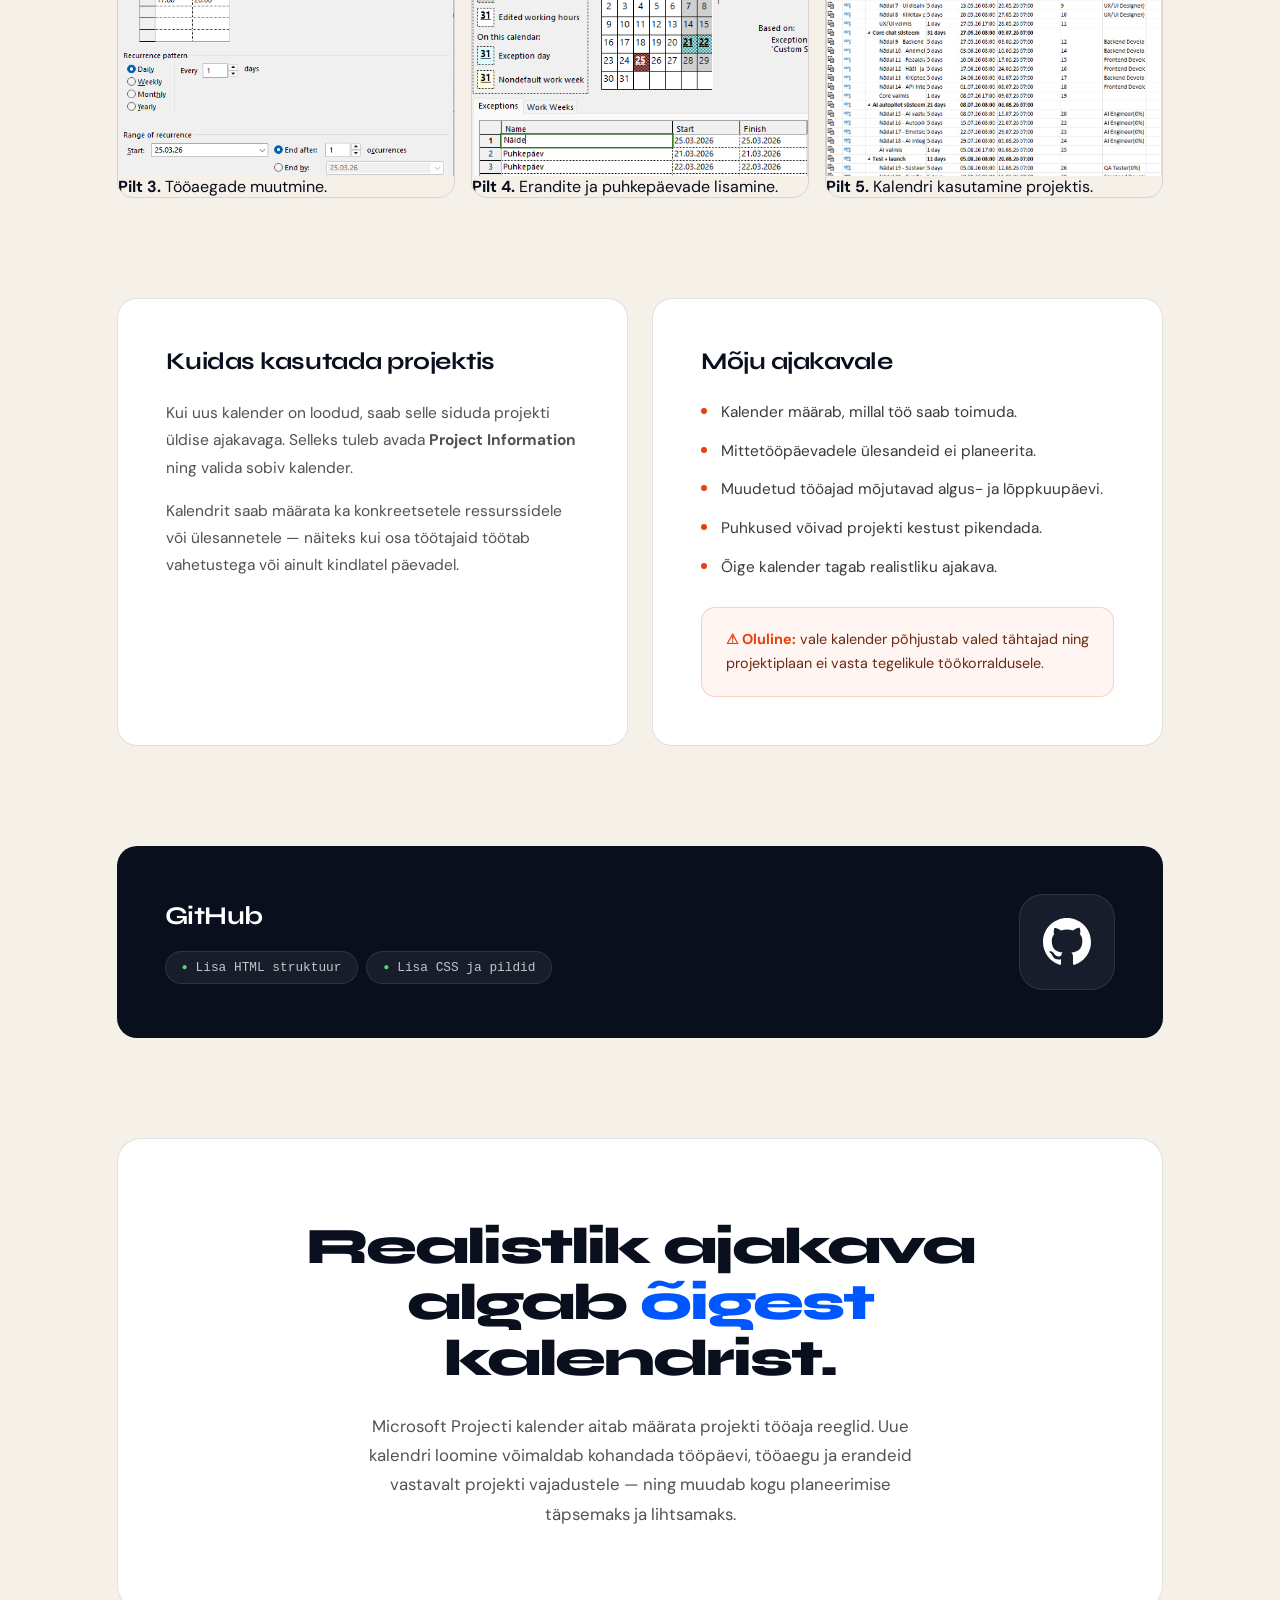
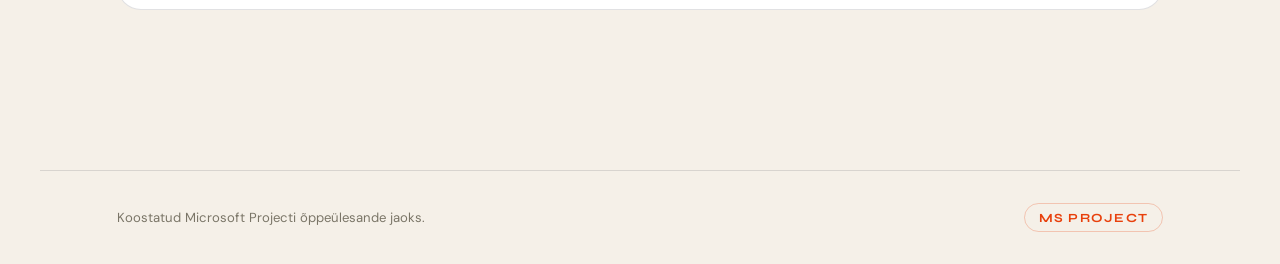
==== commit 6666aa5f: "Update index.html" ====
--- a/index.html
+++ b/index.html
@@ -107,6 +107,53 @@
       animation: fadeUp 0.8s 0.2s ease forwards;
     }
 
+
+
+
+.gallery-img {
+  cursor: zoom-in;
+}
+
+/* МОДАЛКА */
+.modal {
+  display: none;
+  position: fixed;
+  z-index: 99999;
+  inset: 0;
+  background: rgba(0,0,0,0.85);
+  justify-content: center;
+  align-items: center;
+}
+
+.modal-content {
+  max-width: 90%;
+  max-height: 90%;
+  border-radius: 12px;
+  animation: zoomIn 0.3s ease;
+}
+
+.modal-close {
+  position: absolute;
+  top: 30px;
+  right: 40px;
+  font-size: 40px;
+  color: white;
+  cursor: pointer;
+}
+
+@keyframes zoomIn {
+  from { transform: scale(0.85); opacity: 0; }
+  to { transform: scale(1); opacity: 1; }
+}
+
+
+
+
+
+
+    
+
+    
     .hero-eyebrow::before {
       content: '';
       display: block;
@@ -838,43 +885,28 @@
 
   <div class="gallery-grid">
 
-    <!-- Pilt 1 -->
     <figure class="gallery-item">
-      <a href="{8E78CBBE-38A5-4F0B-BA99-F5B09DC5945A}.png" target="_blank">
-        <img src="{8E78CBBE-38A5-4F0B-BA99-F5B09DC5945A}.png" alt="Pilt 1" class="gallery-img">
-      </a>
+      <img src="{8E78CBBE-38A5-4F0B-BA99-F5B09DC5945A}.png" class="gallery-img" onclick="openModal(this)">
       <figcaption><strong>Pilt 1.</strong> Change Working Time avamine.</figcaption>
     </figure>
 
-    <!-- Pilt 2 -->
     <figure class="gallery-item">
-      <a href="{4AE7CDAB-3FF7-4F67-A693-CB76347E0A18}.png" target="_blank">
-        <img src="{4AE7CDAB-3FF7-4F67-A693-CB76347E0A18}.png" alt="Pilt 2" class="gallery-img">
-      </a>
+      <img src="{4AE7CDAB-3FF7-4F67-A693-CB76347E0A18}.png" class="gallery-img" onclick="openModal(this)">
       <figcaption><strong>Pilt 2.</strong> Uue kalendri loomine.</figcaption>
     </figure>
 
-    <!-- Pilt 3 -->
     <figure class="gallery-item">
-      <a href="{8E78CBBE-38A5-4F0B-BA99-F5B09DC5945A}.png" target="_blank">
-        <img src="{8E78CBBE-38A5-4F0B-BA99-F5B09DC5945A}.png" alt="Pilt 3" class="gallery-img">
-      </a>
+      <img src="{8E78CBBE-38A5-4F0B-BA99-F5B09DC5945A}.png" class="gallery-img" onclick="openModal(this)">
       <figcaption><strong>Pilt 3.</strong> Tööaegade muutmine.</figcaption>
     </figure>
 
-    <!-- Pilt 4 -->
     <figure class="gallery-item">
-      <a href="{6FE6D2B3-EE67-4D7B-B40A-3692D708C390}.png" target="_blank">
-        <img src="{6FE6D2B3-EE67-4D7B-B40A-3692D708C390}.png" alt="Pilt 4" class="gallery-img">
-      </a>
+      <img src="{6FE6D2B3-EE67-4D7B-B40A-3692D708C390}.png" class="gallery-img" onclick="openModal(this)">
       <figcaption><strong>Pilt 4.</strong> Erandite ja puhkepäevade lisamine.</figcaption>
     </figure>
 
-    <!-- Pilt 5 -->
     <figure class="gallery-item">
-      <a href="{5EE61340-8575-422F-A4D2-11BC29866CBF}.png" target="_blank">
-        <img src="{5EE61340-8575-422F-A4D2-11BC29866CBF}.png" alt="Pilt 5" class="gallery-img">
-      </a>
+      <img src="{5EE61340-8575-422F-A4D2-11BC29866CBF}.png" class="gallery-img" onclick="openModal(this)">
       <figcaption><strong>Pilt 5.</strong> Kalendri kasutamine projektis.</figcaption>
     </figure>
 
@@ -907,8 +939,8 @@
   <!-- GITHUB -->
   <div class="github-strip" id="github">
     <div>
-      <h2>GitHub & Versioonihaldus</h2>
-      <p>Pärast veebilehe valmimist laadi projekt GitHubi. Soovitatav on teha vähemalt 1–2 sisukat commit'i, seejärel avalda leht GitHub Pages'i kaudu.</p>
+      <h2>GitHub</h2>
+      <p><a href="github.com/melon3000"></a></p>
       <div class="commit-tags">
         <span class="commit-tag">Lisa HTML struktuur</span>
         <span class="commit-tag">Lisa CSS ja pildid</span>
@@ -933,5 +965,36 @@
   <span class="footer-badge">MS Project</span>
 </footer>
 
+<div id="imgModal" class="modal">
+  <span class="modal-close" onclick="closeModal()">&times;</span>
+  <img class="modal-content" id="modalImg">
+</div>
+
+<script>
+function openModal(img) {
+  const modal = document.getElementById("imgModal");
+  const modalImg = document.getElementById("modalImg");
+
+  modal.style.display = "flex";
+  modalImg.src = img.src;
+}
+
+function closeModal() {
+  document.getElementById("imgModal").style.display = "none";
+}
+
+// закрытие по клику на фон
+document.getElementById("imgModal").addEventListener("click", function(e) {
+  if (e.target === this) {
+    closeModal();
+  }
+});
+
+// закрытие по ESC
+document.addEventListener("keydown", function(e) {
+  if (e.key === "Escape") closeModal();
+});
+</script>
+  
 </body>
 </html>
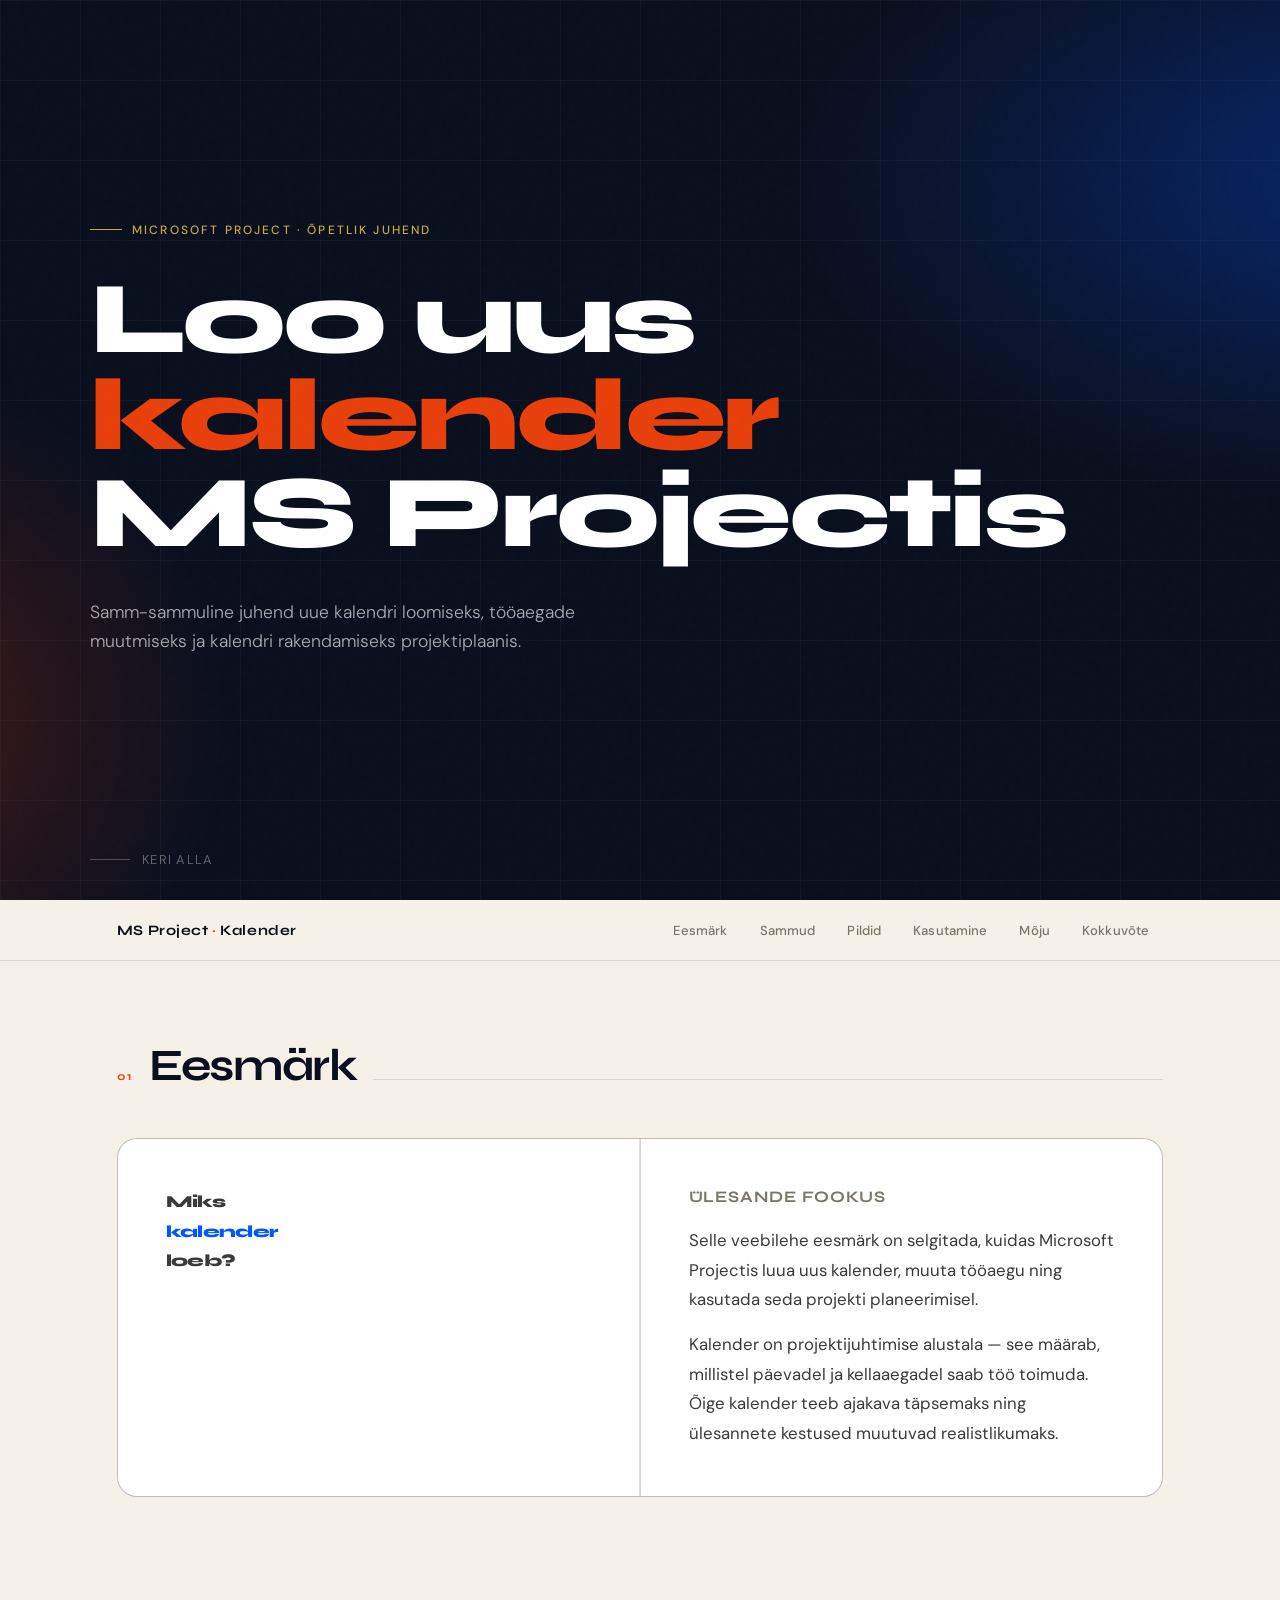
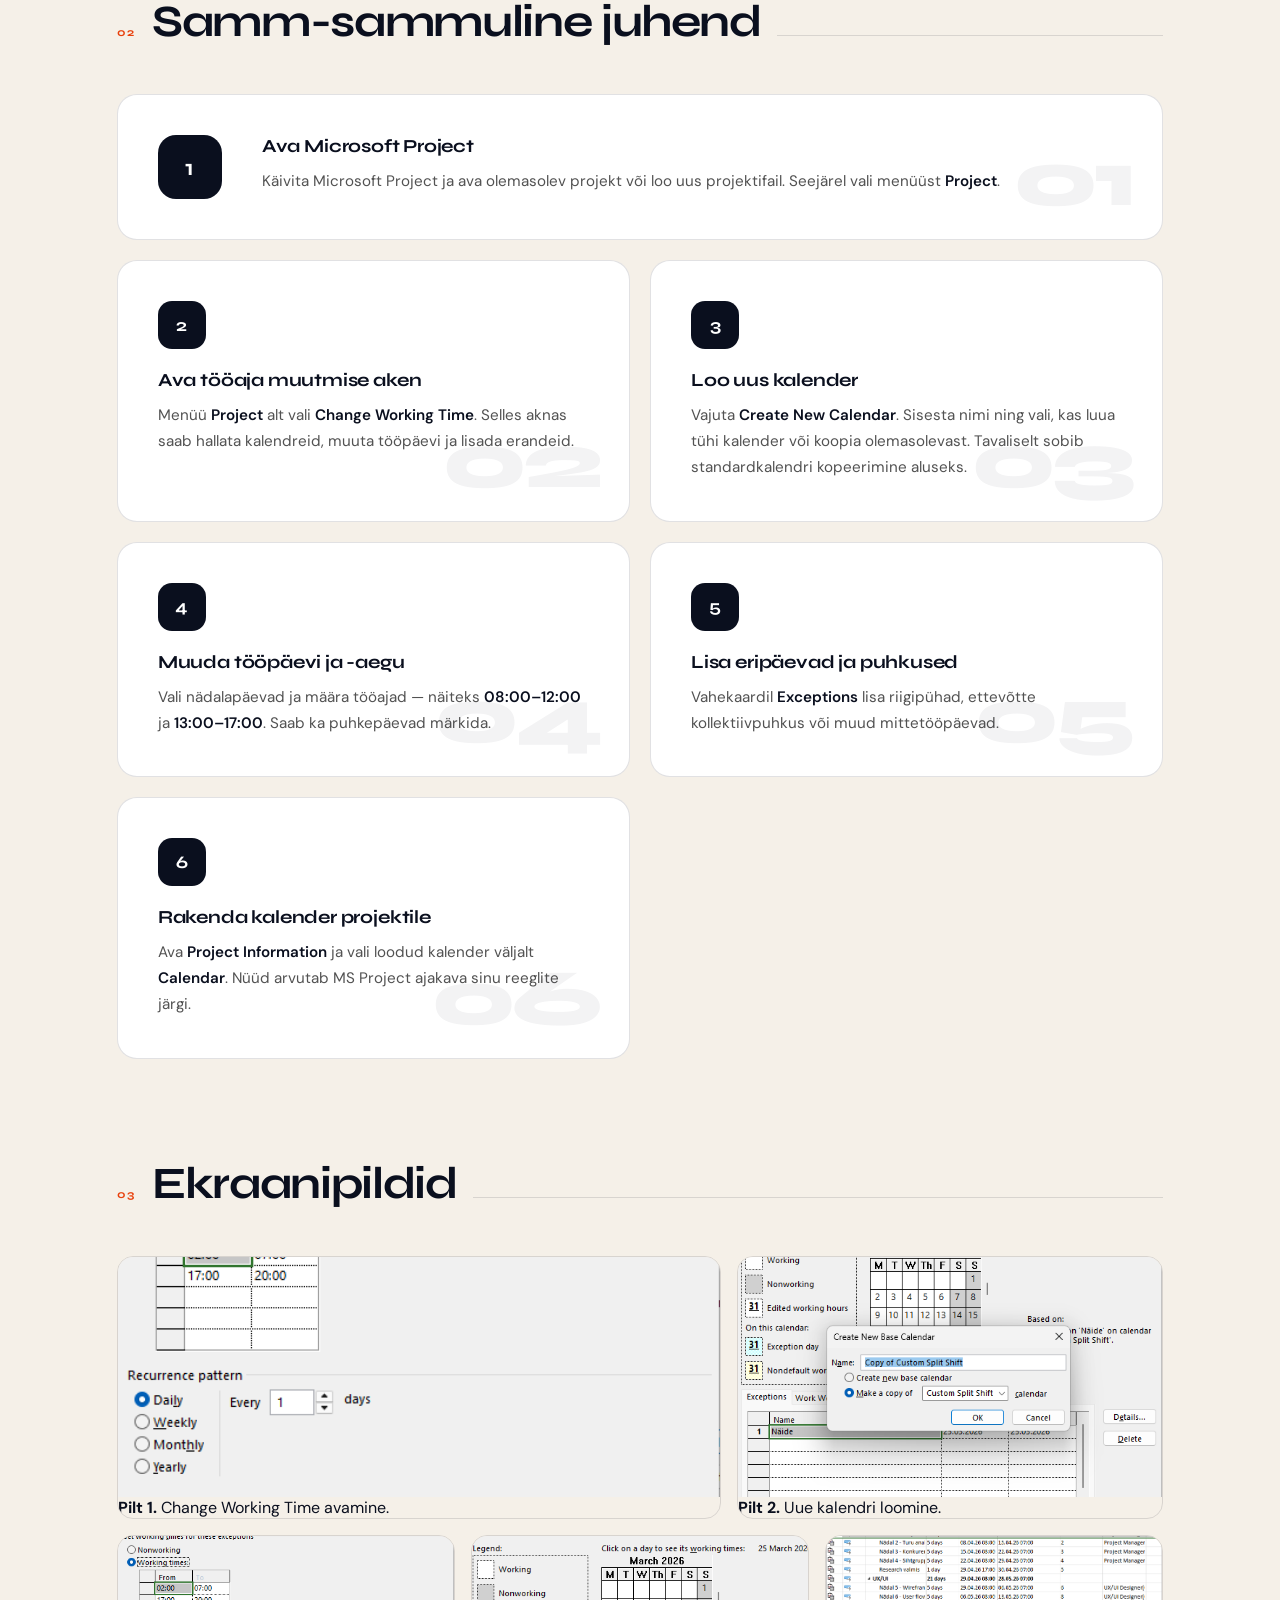
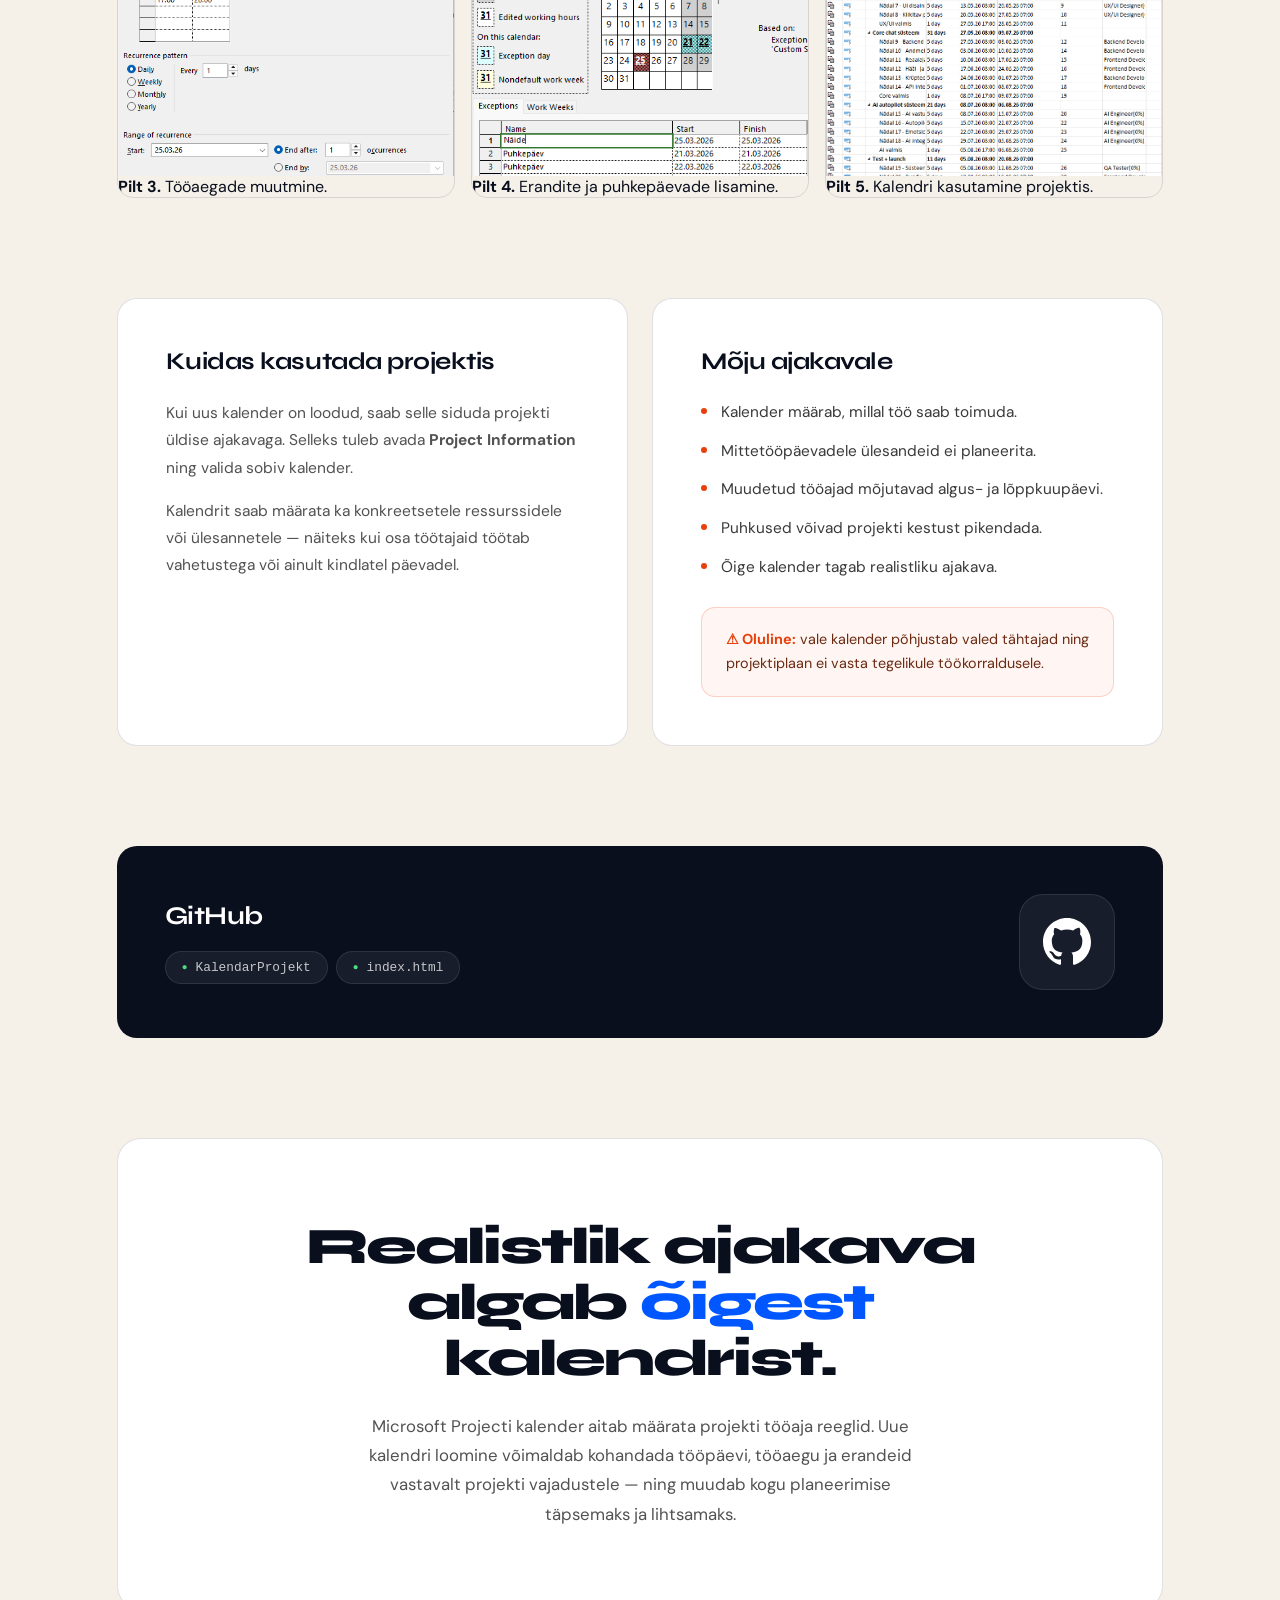
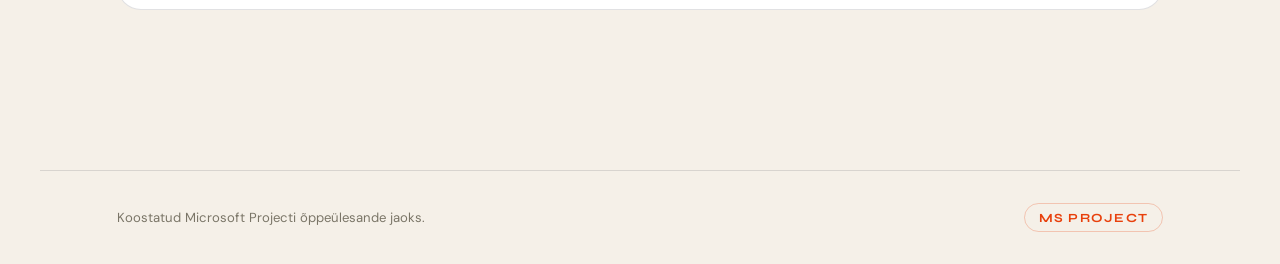
==== commit 2750ee08: "Update index.html" ====
--- a/index.html
+++ b/index.html
@@ -942,8 +942,8 @@
       <h2>GitHub</h2>
       <p><a href="github.com/melon3000"></a></p>
       <div class="commit-tags">
-        <span class="commit-tag">Lisa HTML struktuur</span>
-        <span class="commit-tag">Lisa CSS ja pildid</span>
+        <span class="commit-tag">KalendarProjekt</span>
+        <span class="commit-tag">index.html</span>
       </div>
     </div>
     <div class="github-icon-wrap">
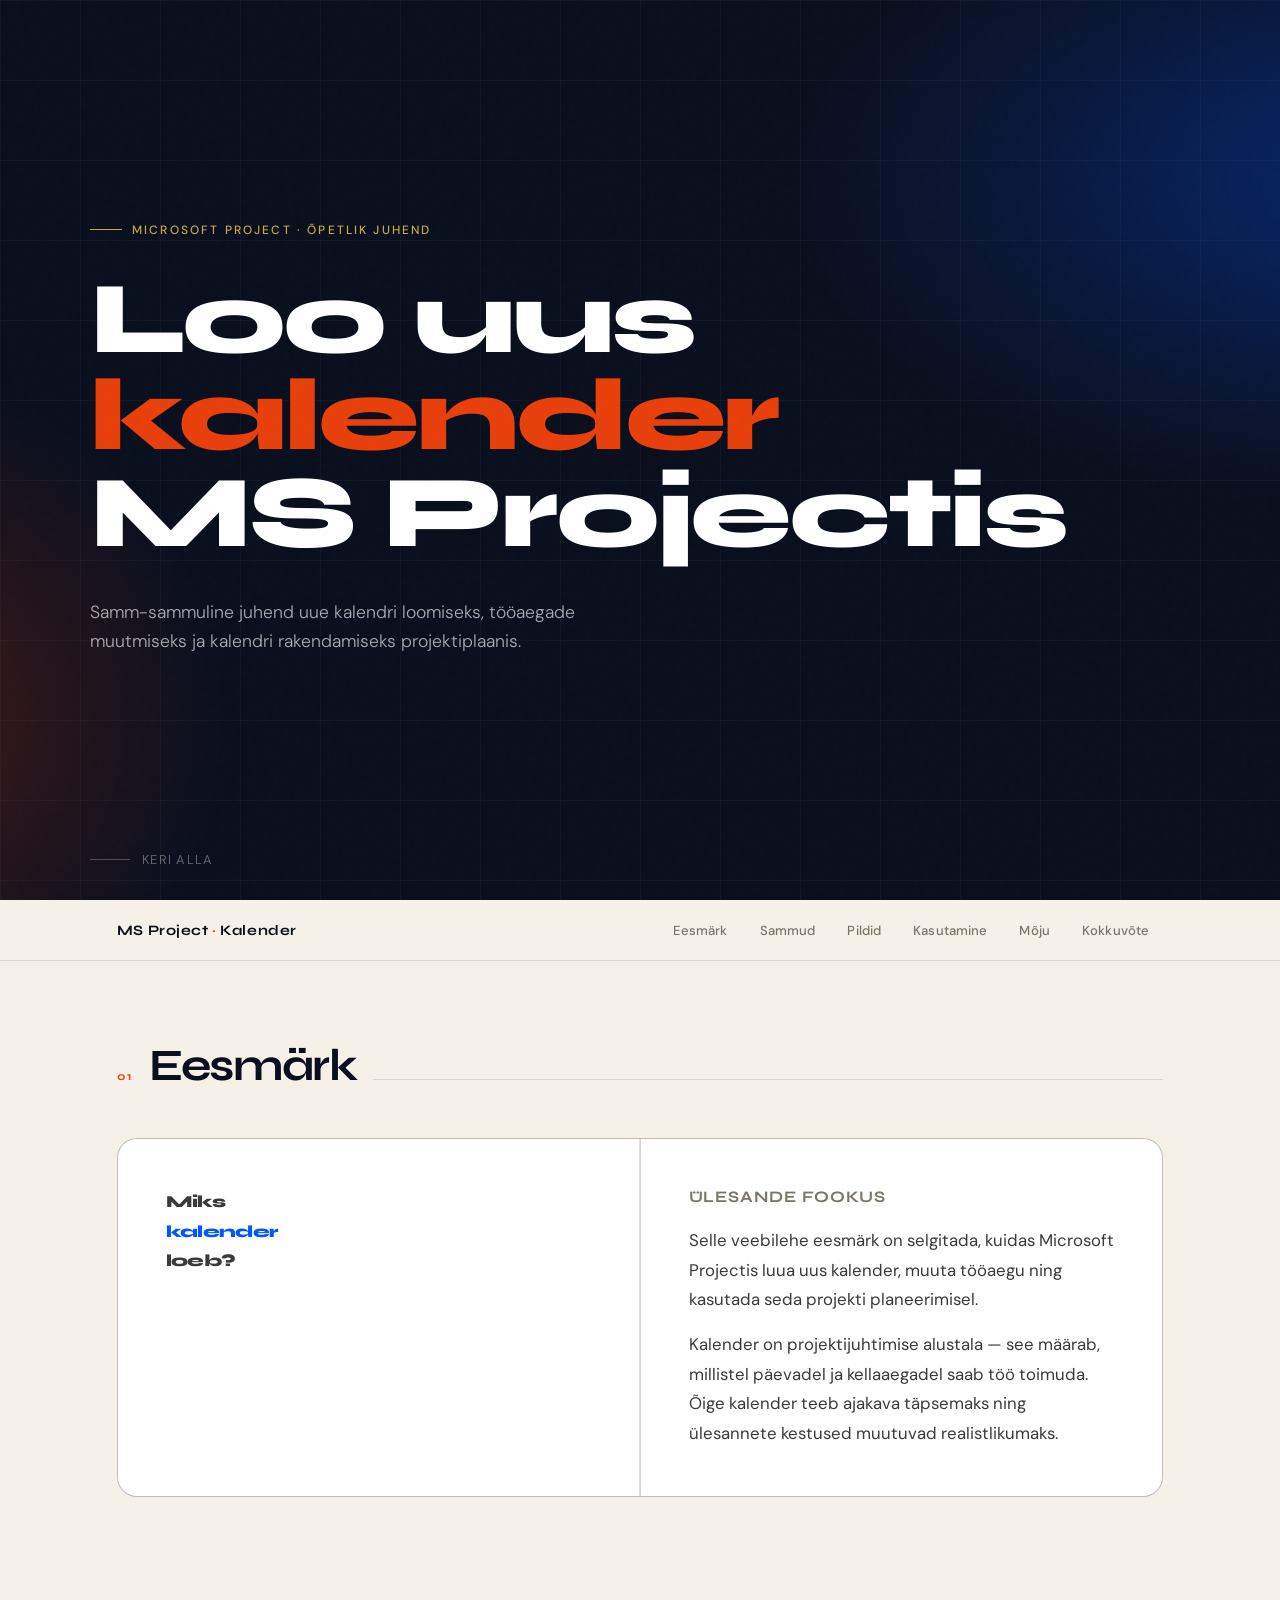
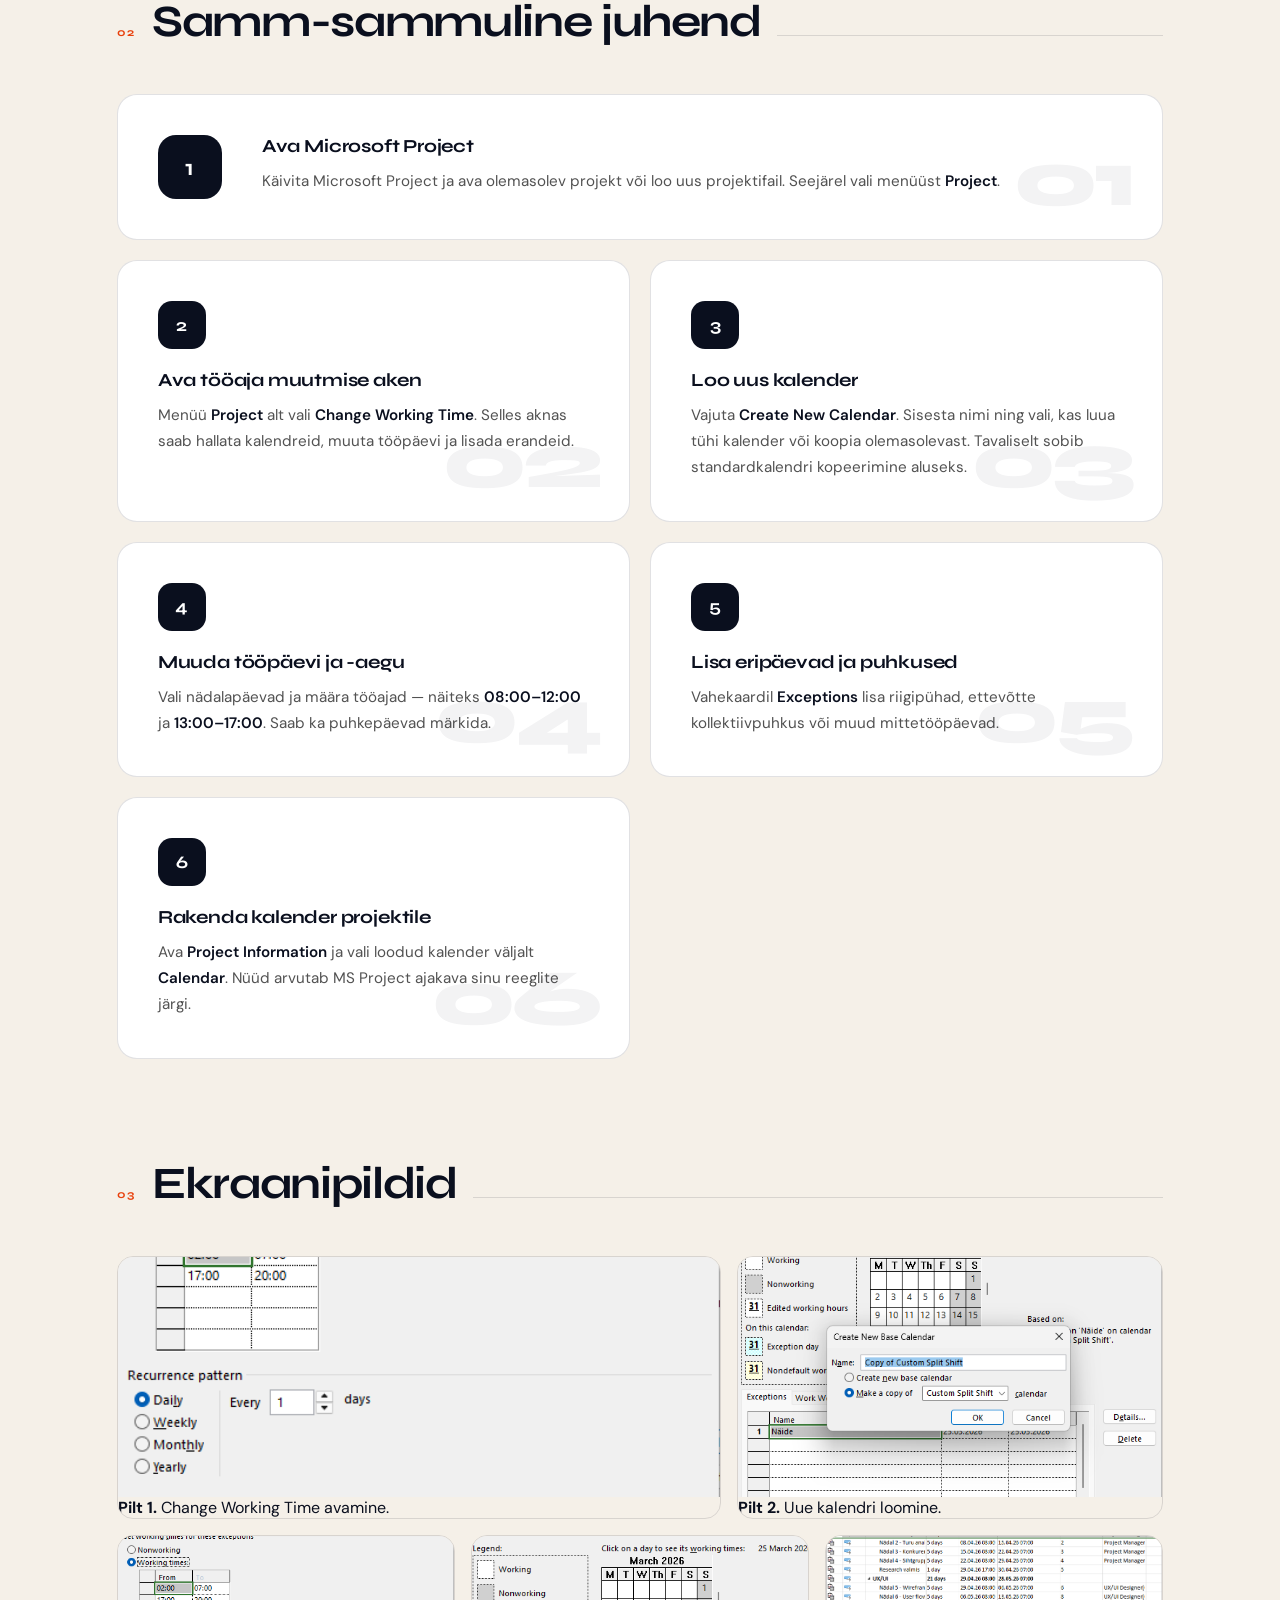
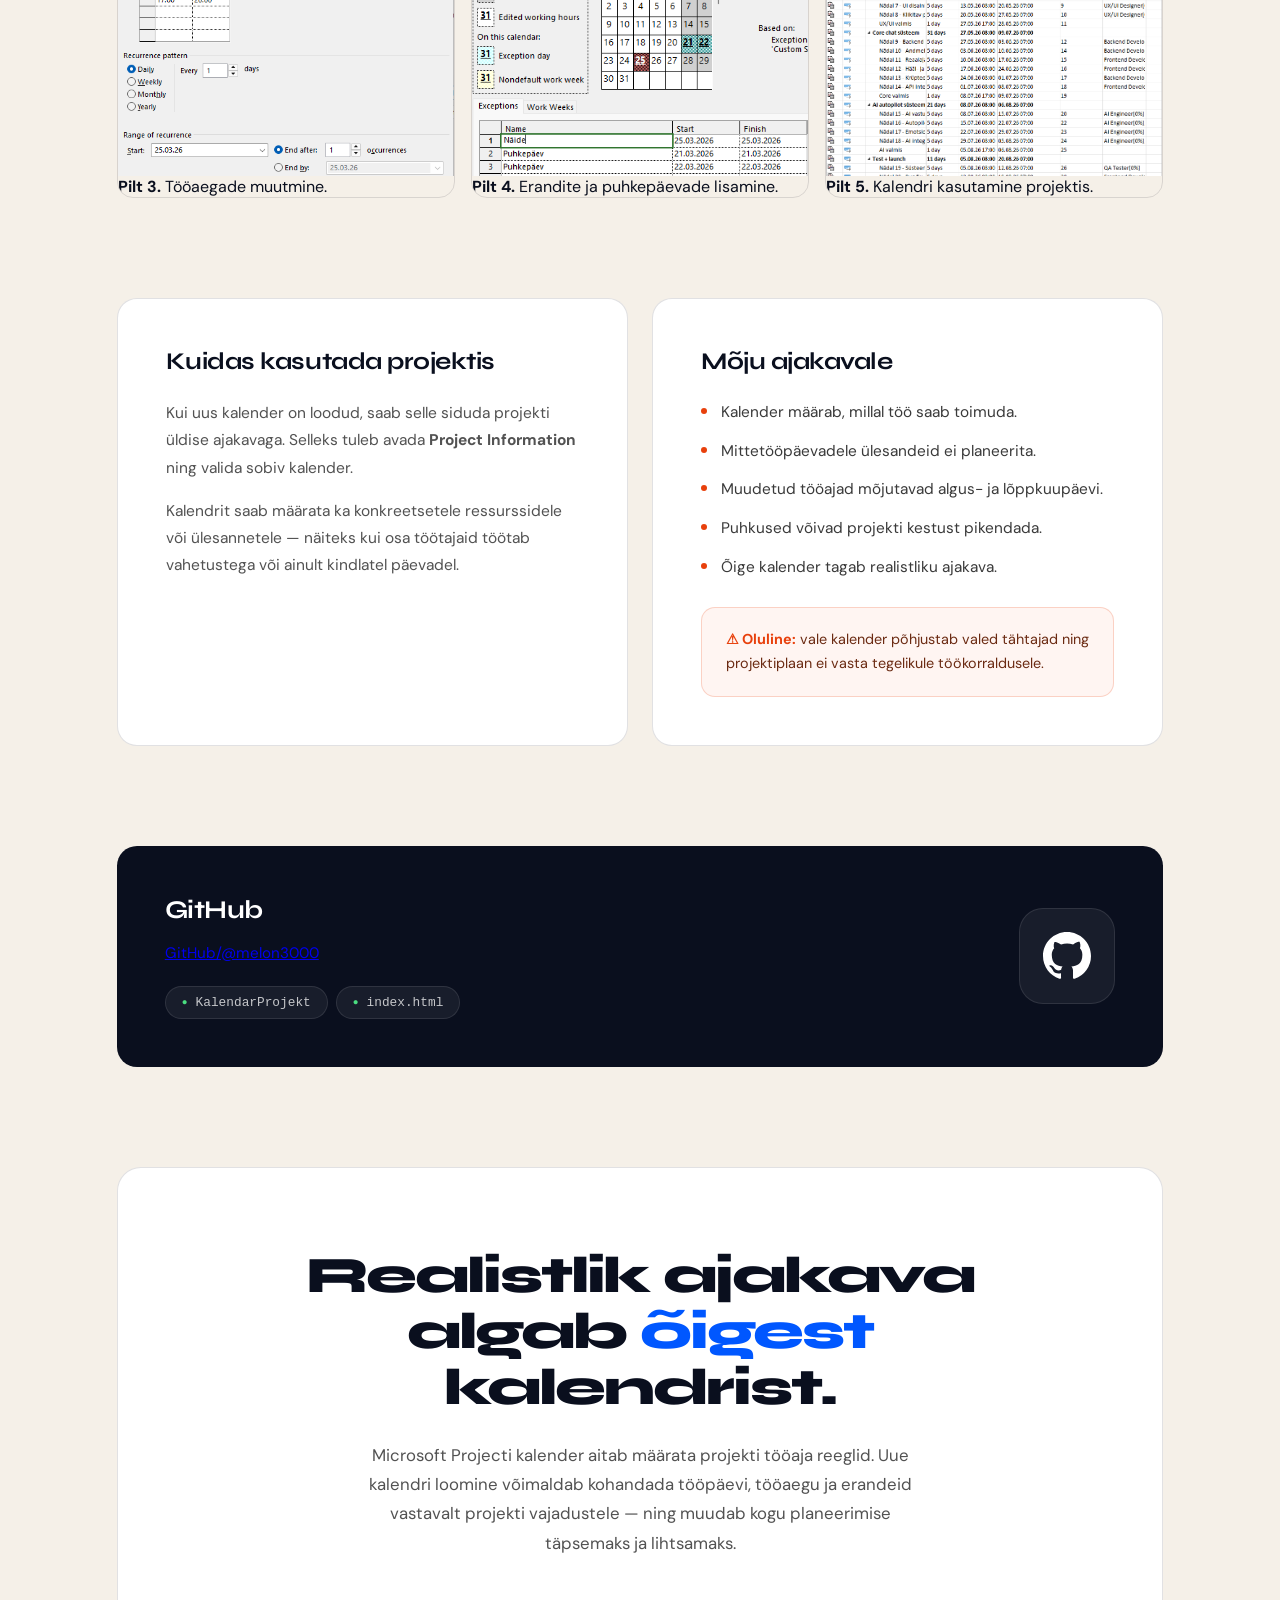
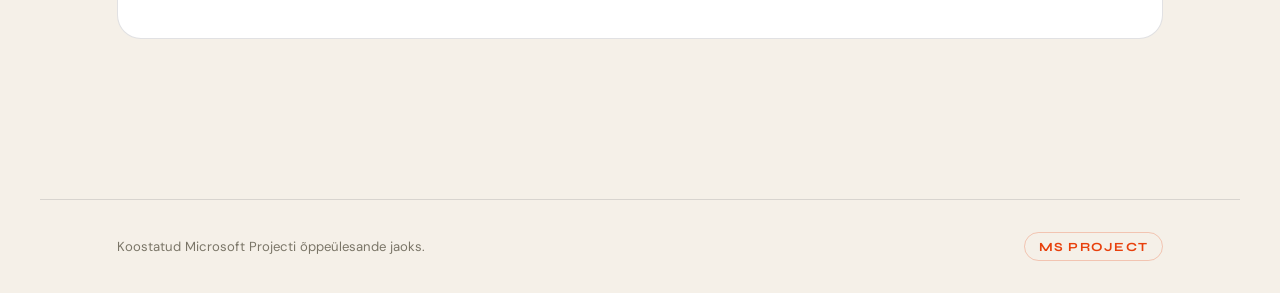
==== commit 381720ed: "Update index.html" ====
--- a/index.html
+++ b/index.html
@@ -940,7 +940,7 @@
   <div class="github-strip" id="github">
     <div>
       <h2>GitHub</h2>
-      <p><a href="github.com/melon3000"></a></p>
+      <p><a href="github.com/melon3000">GitHub/@melon3000</a></p>
       <div class="commit-tags">
         <span class="commit-tag">KalendarProjekt</span>
         <span class="commit-tag">index.html</span>
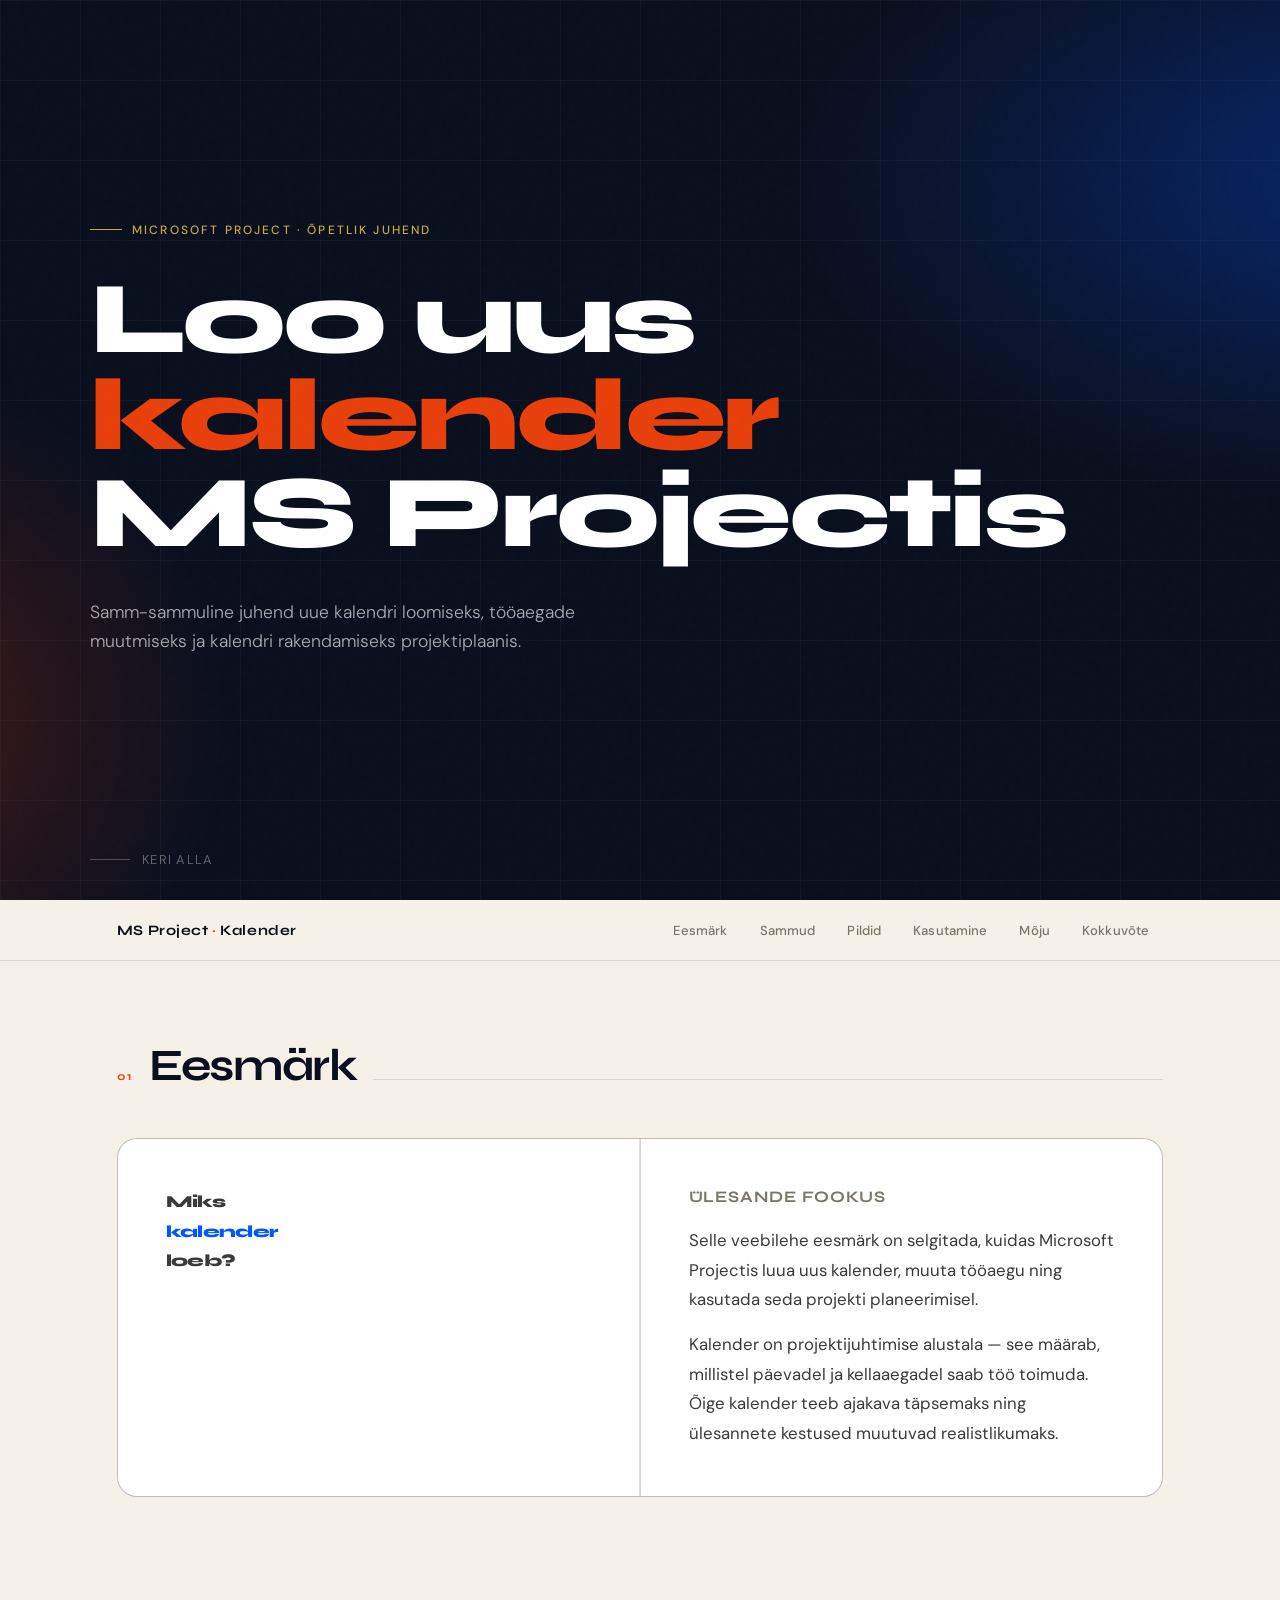
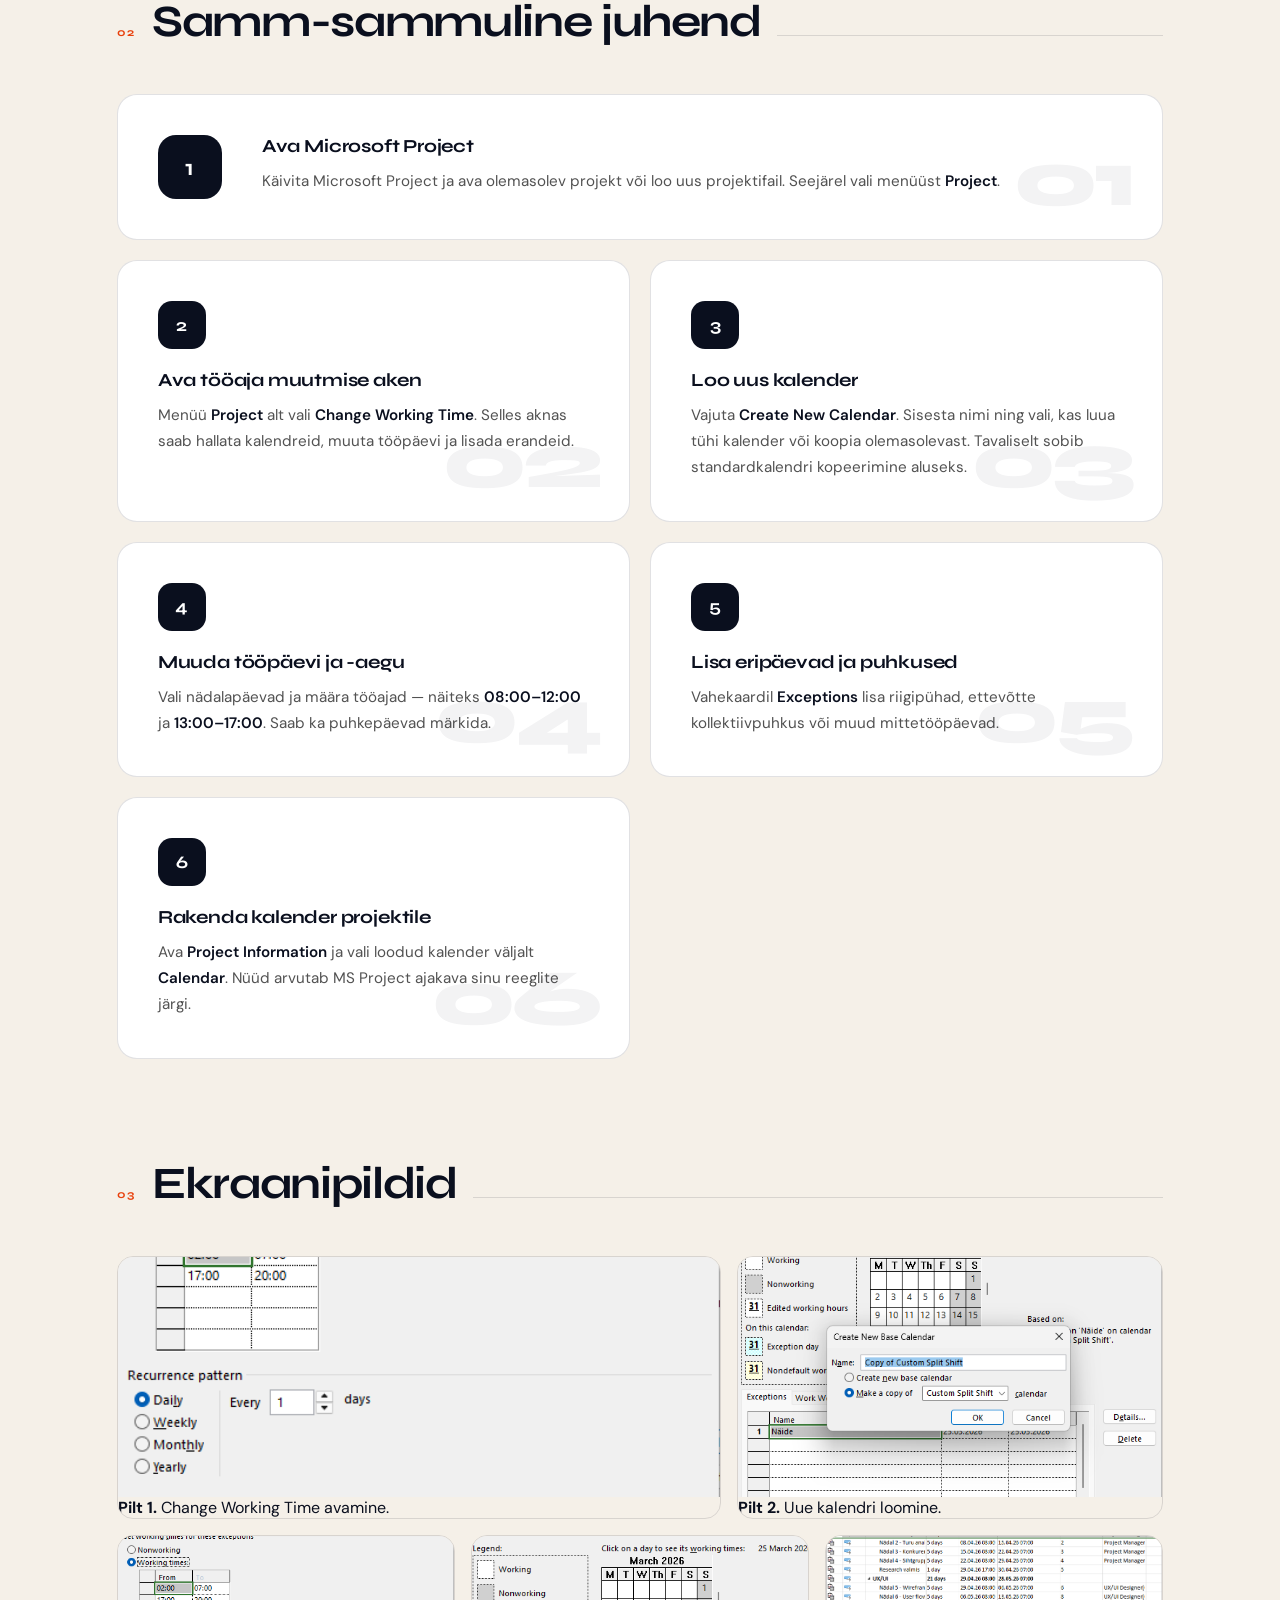
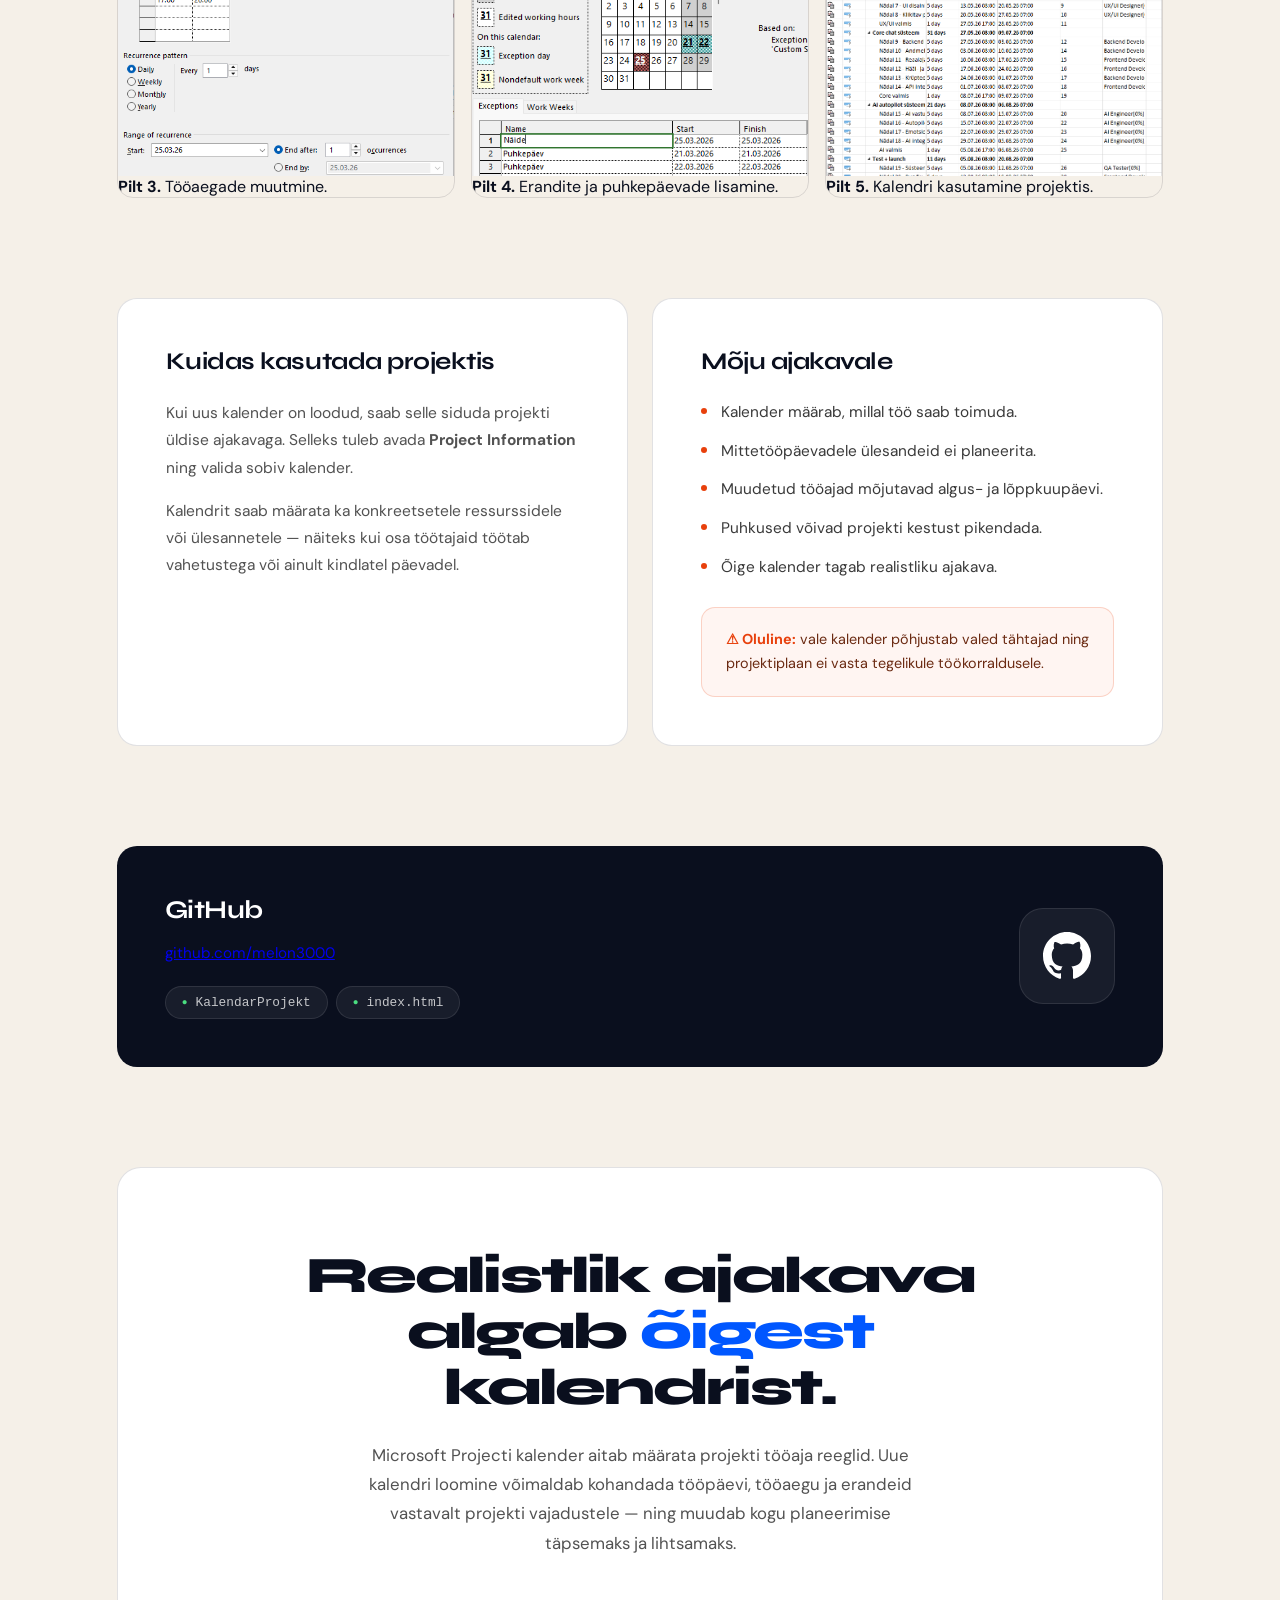
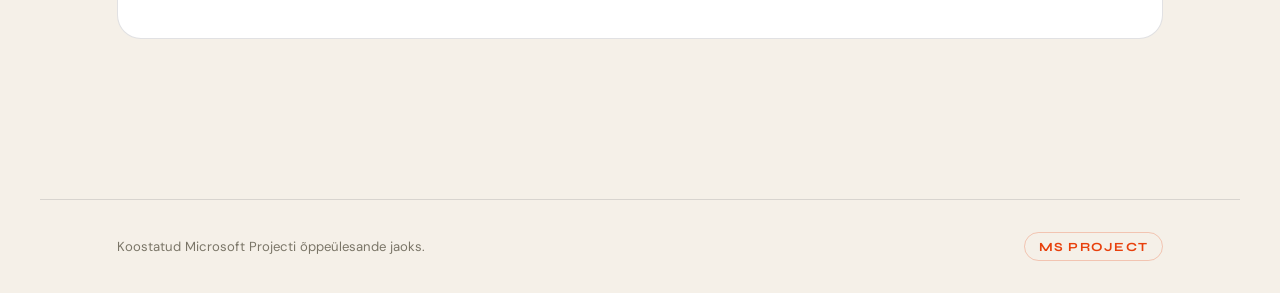
==== commit 24728d18: "Update index.html" ====
--- a/index.html
+++ b/index.html
@@ -940,7 +940,11 @@
   <div class="github-strip" id="github">
     <div>
       <h2>GitHub</h2>
-      <p><a href="github.com/melon3000">GitHub/@melon3000</a></p>
+      <p>
+  <a href="https://github.com/melon3000" target="_blank">
+    github.com/melon3000
+  </a>
+</p>
       <div class="commit-tags">
         <span class="commit-tag">KalendarProjekt</span>
         <span class="commit-tag">index.html</span>
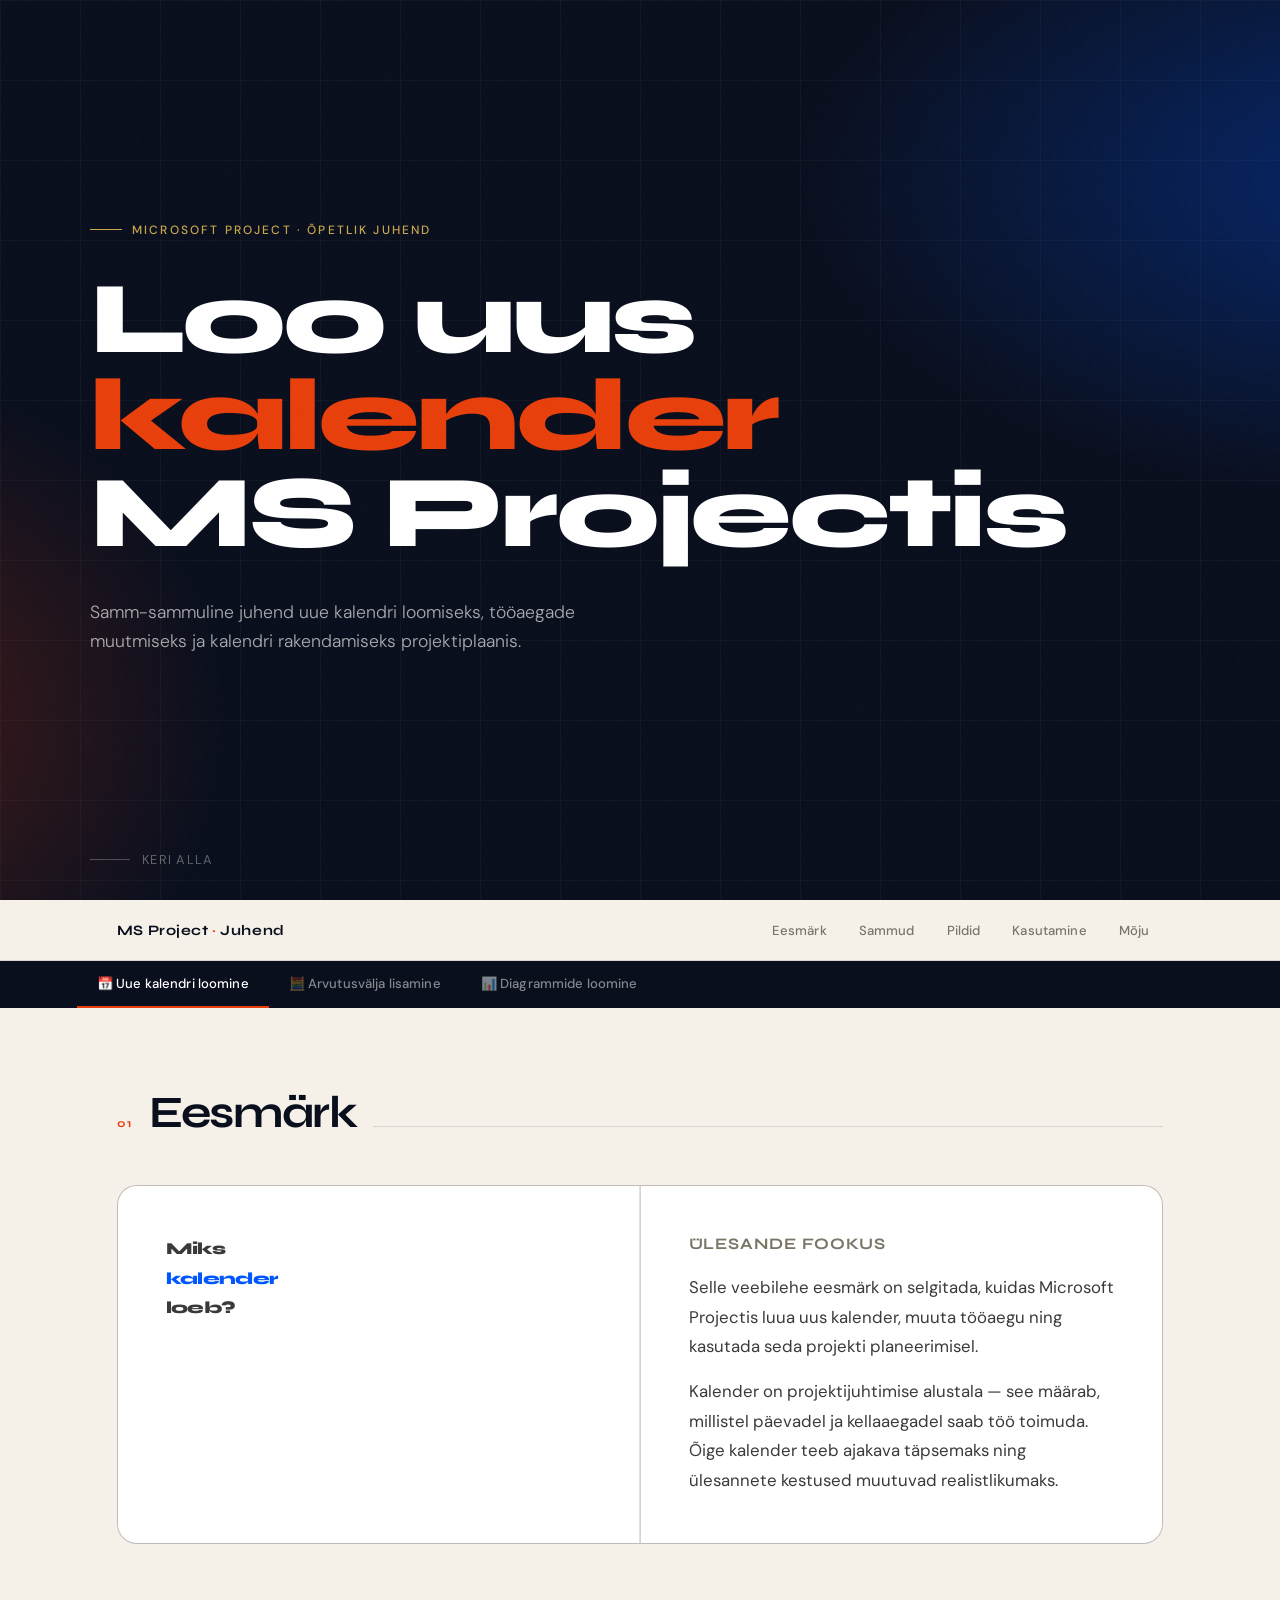
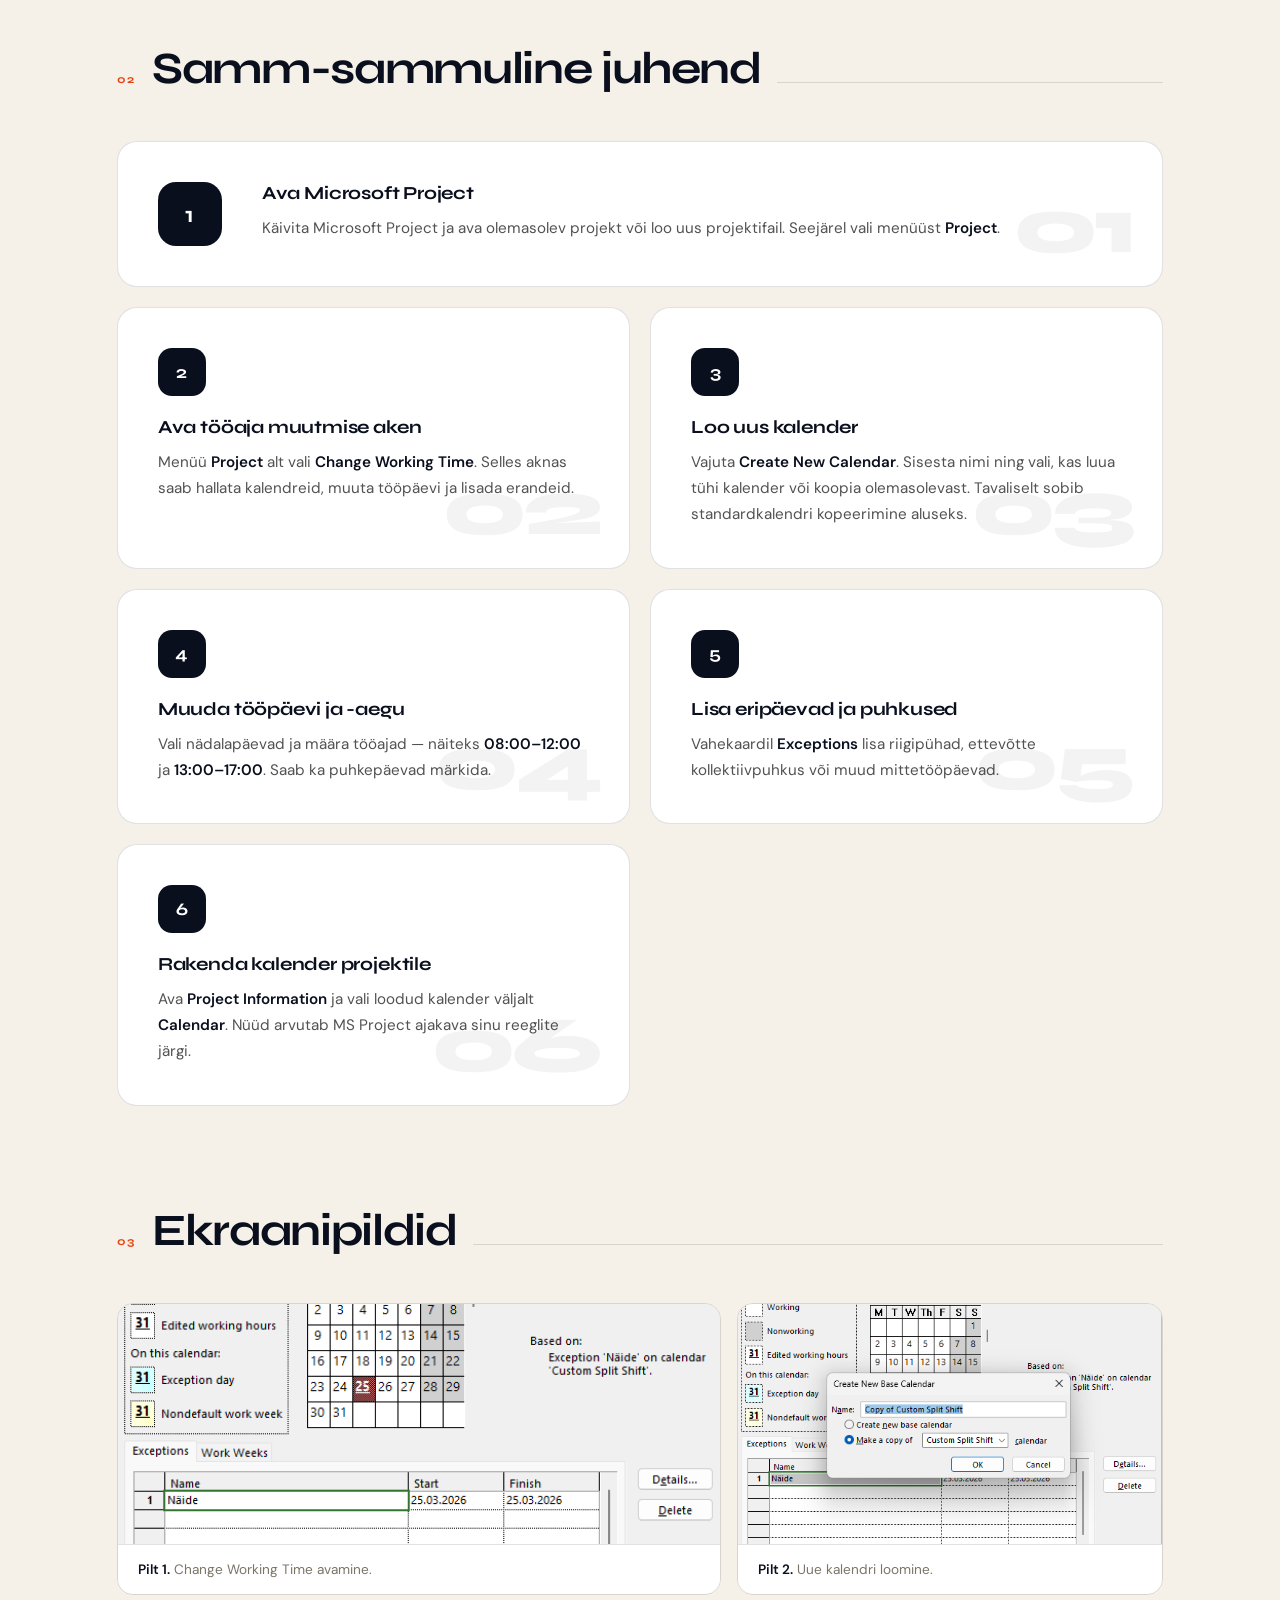
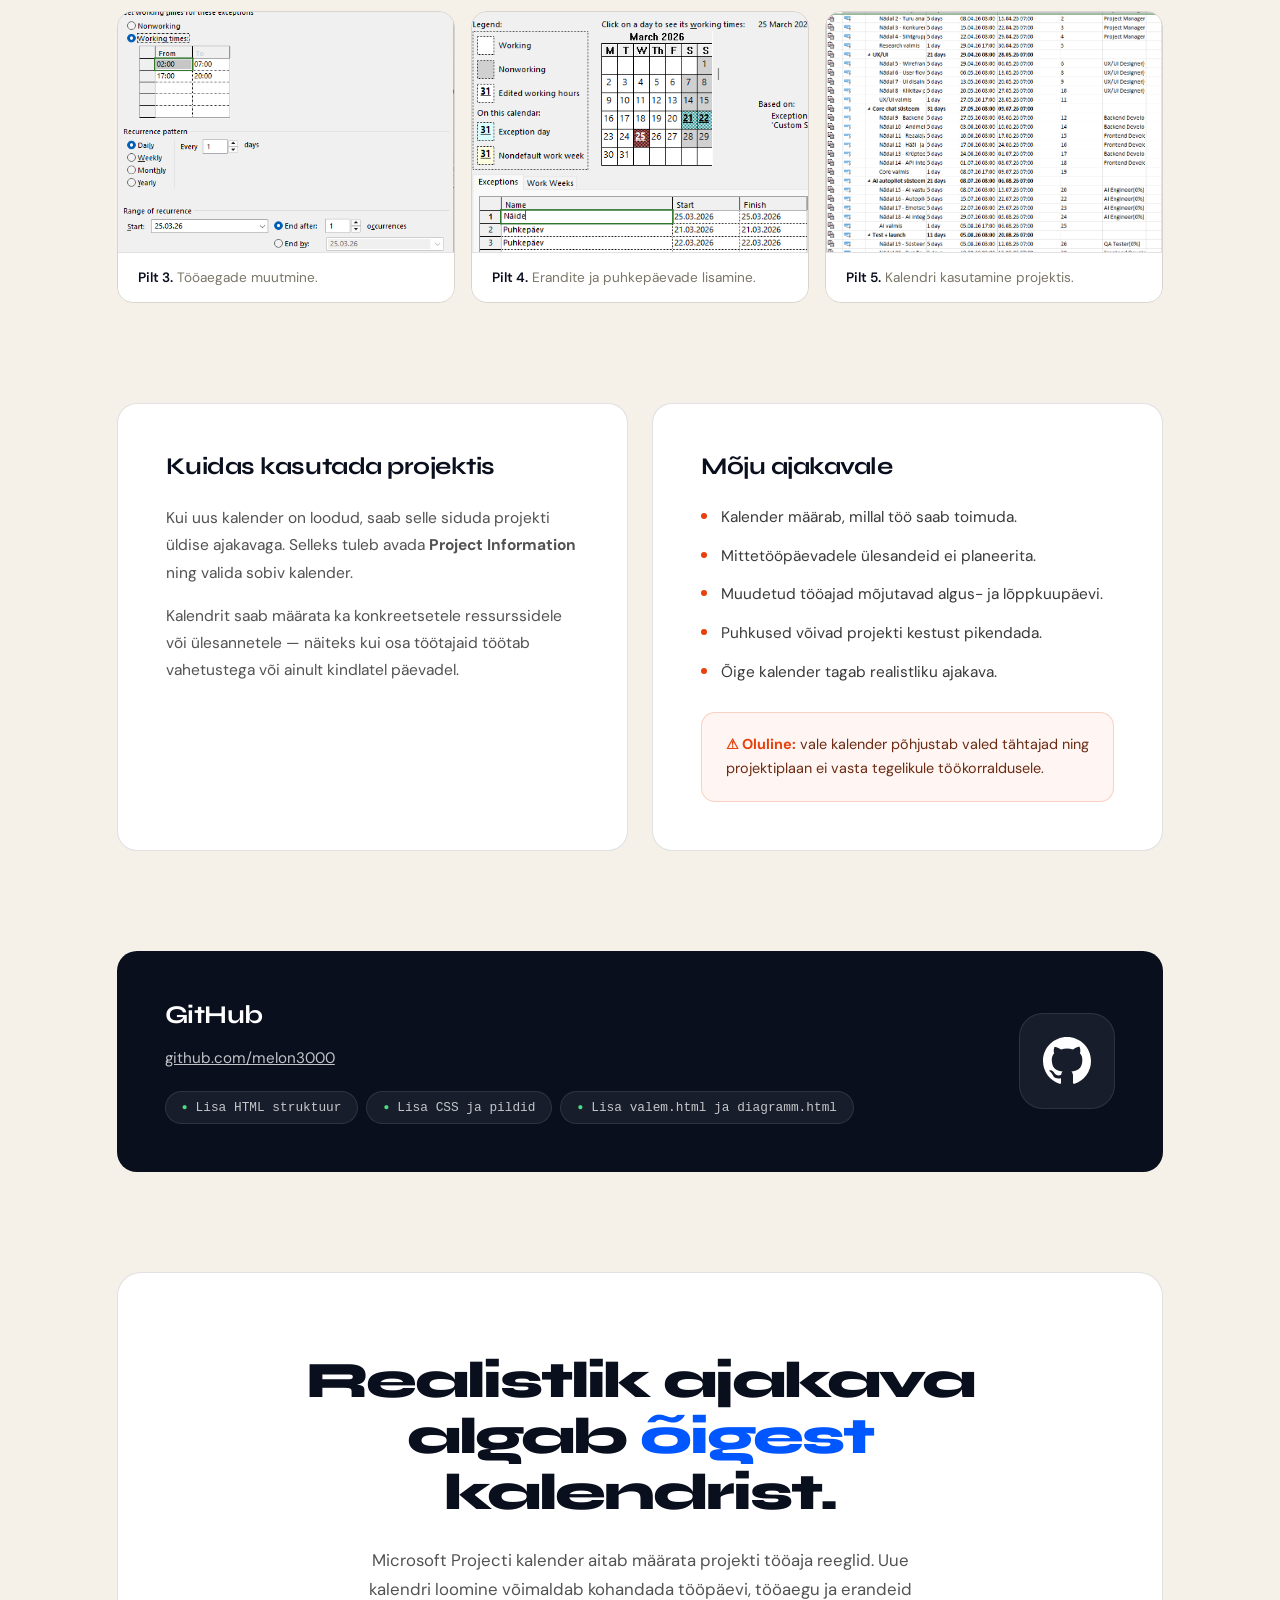
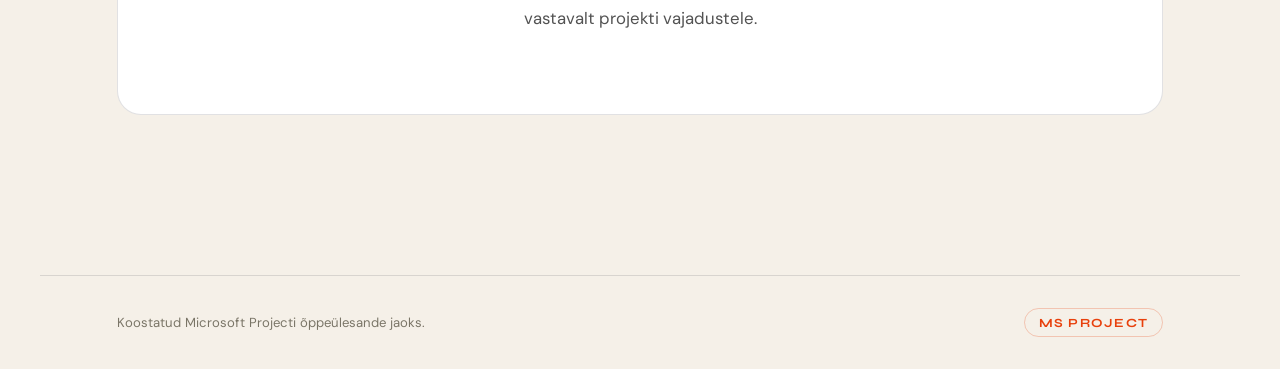
==== commit 713ee381: "Add files via upload" ====
--- a/index.html
+++ b/index.html
@@ -16,732 +16,142 @@
       --card-bg: #ffffff;
       --border: rgba(10,15,30,0.12);
     }
-
     *, *::before, *::after { margin: 0; padding: 0; box-sizing: border-box; }
-
     html { scroll-behavior: smooth; }
-
-    body {
-      font-family: 'DM Sans', sans-serif;
-      background-color: var(--paper);
-      color: var(--ink);
-      overflow-x: hidden;
-    }
-
-    /* ── NOISE OVERLAY ── */
+    body { font-family: 'DM Sans', sans-serif; background-color: var(--paper); color: var(--ink); overflow-x: hidden; }
     body::before {
       content: '';
-      position: fixed;
-      inset: 0;
+      position: fixed; inset: 0;
       background-image: url("data:image/svg+xml,%3Csvg viewBox='0 0 200 200' xmlns='http://www.w3.org/2000/svg'%3E%3Cfilter id='n'%3E%3CfeTurbulence type='fractalNoise' baseFrequency='0.85' numOctaves='4' stitchTiles='stitch'/%3E%3C/filter%3E%3Crect width='100%25' height='100%25' filter='url(%23n)' opacity='0.04'/%3E%3C/svg%3E");
-      pointer-events: none;
-      z-index: 9999;
-      opacity: .35;
-    }
-
-    /* ── HERO ── */
-    .hero {
-      min-height: 100vh;
-      display: grid;
-      grid-template-rows: 1fr auto;
-      position: relative;
-      overflow: hidden;
-      padding: 0 clamp(24px, 6vw, 100px);
-    }
-
-    .hero-bg {
-      position: absolute;
-      inset: 0;
-      background: var(--ink);
-      z-index: 0;
-    }
-
+      pointer-events: none; z-index: 9999; opacity: .35;
+    }
+
+    /* HERO */
+    .hero { min-height: 100vh; display: grid; grid-template-rows: 1fr auto; position: relative; overflow: hidden; padding: 0 clamp(24px, 6vw, 100px); }
+    .hero-bg { position: absolute; inset: 0; background: var(--ink); z-index: 0; }
     .hero-bg::after {
-      content: '';
-      position: absolute;
-      inset: 0;
-      background:
-        radial-gradient(ellipse 80% 60% at 110% 20%, rgba(0,87,255,0.35) 0%, transparent 60%),
-        radial-gradient(ellipse 50% 70% at -10% 80%, rgba(232,64,12,0.25) 0%, transparent 55%);
-    }
-
+      content: ''; position: absolute; inset: 0;
+      background: radial-gradient(ellipse 80% 60% at 110% 20%, rgba(0,87,255,0.35) 0%, transparent 60%),
+                  radial-gradient(ellipse 50% 70% at -10% 80%, rgba(232,64,12,0.25) 0%, transparent 55%);
+    }
     .hero-grid-lines {
-      position: absolute;
-      inset: 0;
-      background-image:
-        linear-gradient(rgba(255,255,255,0.03) 1px, transparent 1px),
-        linear-gradient(90deg, rgba(255,255,255,0.03) 1px, transparent 1px);
+      position: absolute; inset: 0;
+      background-image: linear-gradient(rgba(255,255,255,0.03) 1px, transparent 1px), linear-gradient(90deg, rgba(255,255,255,0.03) 1px, transparent 1px);
       background-size: 80px 80px;
       animation: gridShift 20s linear infinite;
     }
-
-    @keyframes gridShift {
-      from { transform: translateY(0); }
-      to   { transform: translateY(80px); }
-    }
-
-    .hero-content {
-      position: relative;
-      z-index: 1;
-      display: flex;
-      flex-direction: column;
-      justify-content: center;
-      padding: 120px 0 60px;
-      max-width: 1100px;
-      margin: 0 auto;
-      width: 100%;
-    }
-
-    .hero-eyebrow {
-      display: inline-flex;
-      align-items: center;
-      gap: 10px;
-      font-family: 'DM Sans', sans-serif;
-      font-size: 0.75rem;
-      font-weight: 500;
-      letter-spacing: 0.18em;
-      text-transform: uppercase;
-      color: var(--gold);
-      margin-bottom: 32px;
-      opacity: 0;
-      animation: fadeUp 0.8s 0.2s ease forwards;
-    }
-
-
-
-
-.gallery-img {
-  cursor: zoom-in;
-}
-
-/* МОДАЛКА */
-.modal {
-  display: none;
-  position: fixed;
-  z-index: 99999;
-  inset: 0;
-  background: rgba(0,0,0,0.85);
-  justify-content: center;
-  align-items: center;
-}
-
-.modal-content {
-  max-width: 90%;
-  max-height: 90%;
-  border-radius: 12px;
-  animation: zoomIn 0.3s ease;
-}
-
-.modal-close {
-  position: absolute;
-  top: 30px;
-  right: 40px;
-  font-size: 40px;
-  color: white;
-  cursor: pointer;
-}
-
-@keyframes zoomIn {
-  from { transform: scale(0.85); opacity: 0; }
-  to { transform: scale(1); opacity: 1; }
-}
-
-
-
-
-
-
-    
-
-    
-    .hero-eyebrow::before {
-      content: '';
-      display: block;
-      width: 32px;
-      height: 1px;
-      background: var(--gold);
-    }
-
-    .hero h1 {
-      font-family: 'Syne', sans-serif;
-      font-size: clamp(3rem, 8vw, 7rem);
-      font-weight: 800;
-      line-height: 0.95;
-      color: #fff;
-      letter-spacing: -0.03em;
-      margin-bottom: 36px;
-      opacity: 0;
-      animation: fadeUp 0.9s 0.35s ease forwards;
-    }
-
-    .hero h1 em {
-      font-style: normal;
-      color: var(--accent);
-      position: relative;
-      display: inline-block;
-    }
-
-    .hero-sub {
-      max-width: 560px;
-      font-size: 1.1rem;
-      font-weight: 300;
-      color: rgba(255,255,255,0.65);
-      line-height: 1.7;
-      opacity: 0;
-      animation: fadeUp 0.9s 0.5s ease forwards;
-    }
-
-    .hero-scroll {
-      position: relative;
-      z-index: 1;
-      max-width: 1100px;
-      margin: 0 auto;
-      width: 100%;
-      padding: 32px 0;
-      display: flex;
-      align-items: center;
-      gap: 12px;
-      color: rgba(255,255,255,0.35);
-      font-size: 0.8rem;
-      letter-spacing: 0.1em;
-      text-transform: uppercase;
-      opacity: 0;
-      animation: fadeUp 0.9s 0.9s ease forwards;
-    }
-
-    .scroll-line {
-      width: 40px;
-      height: 1px;
-      background: rgba(255,255,255,0.25);
-      position: relative;
-      overflow: hidden;
-    }
-
-    .scroll-line::after {
-      content: '';
-      position: absolute;
-      left: -100%;
-      top: 0;
-      width: 100%;
-      height: 100%;
-      background: rgba(255,255,255,0.6);
-      animation: scrollPulse 2s 1.5s ease infinite;
-    }
-
-    @keyframes scrollPulse {
-      0%   { left: -100%; }
-      100% { left: 100%; }
-    }
-
-    @keyframes fadeUp {
-      from { opacity: 0; transform: translateY(24px); }
-      to   { opacity: 1; transform: translateY(0); }
-    }
-
-    /* ── NAV ── */
-    .nav {
-      position: sticky;
-      top: 0;
-      z-index: 800;
-      background: rgba(245,240,232,0.92);
-      backdrop-filter: blur(20px);
-      border-bottom: 1px solid var(--border);
-    }
-
-    .nav-inner {
-      max-width: 1200px;
-      margin: 0 auto;
-      padding: 0 clamp(24px, 6vw, 100px);
-      display: flex;
-      align-items: center;
-      justify-content: space-between;
-      height: 60px;
-    }
-
-    .nav-brand {
-      font-family: 'Syne', sans-serif;
-      font-weight: 700;
-      font-size: 0.9rem;
-      letter-spacing: 0.04em;
-      color: var(--ink);
-      text-decoration: none;
-    }
-
+    @keyframes gridShift { from { transform: translateY(0); } to { transform: translateY(80px); } }
+    .hero-content { position: relative; z-index: 1; display: flex; flex-direction: column; justify-content: center; padding: 120px 0 60px; max-width: 1100px; margin: 0 auto; width: 100%; }
+    .hero-eyebrow { display: inline-flex; align-items: center; gap: 10px; font-size: 0.75rem; font-weight: 500; letter-spacing: 0.18em; text-transform: uppercase; color: var(--gold); margin-bottom: 32px; opacity: 0; animation: fadeUp 0.8s 0.2s ease forwards; }
+    .hero-eyebrow::before { content: ''; display: block; width: 32px; height: 1px; background: var(--gold); }
+    .hero h1 { font-family: 'Syne', sans-serif; font-size: clamp(3rem, 8vw, 7rem); font-weight: 800; line-height: 0.95; color: #fff; letter-spacing: -0.03em; margin-bottom: 36px; opacity: 0; animation: fadeUp 0.9s 0.35s ease forwards; }
+    .hero h1 em { font-style: normal; color: var(--accent); }
+    .hero-sub { max-width: 560px; font-size: 1.1rem; font-weight: 300; color: rgba(255,255,255,0.65); line-height: 1.7; opacity: 0; animation: fadeUp 0.9s 0.5s ease forwards; }
+    .hero-scroll { position: relative; z-index: 1; max-width: 1100px; margin: 0 auto; width: 100%; padding: 32px 0; display: flex; align-items: center; gap: 12px; color: rgba(255,255,255,0.35); font-size: 0.8rem; letter-spacing: 0.1em; text-transform: uppercase; opacity: 0; animation: fadeUp 0.9s 0.9s ease forwards; }
+    .scroll-line { width: 40px; height: 1px; background: rgba(255,255,255,0.25); position: relative; overflow: hidden; }
+    .scroll-line::after { content: ''; position: absolute; left: -100%; top: 0; width: 100%; height: 100%; background: rgba(255,255,255,0.6); animation: scrollPulse 2s 1.5s ease infinite; }
+    @keyframes scrollPulse { 0% { left: -100%; } 100% { left: 100%; } }
+    @keyframes fadeUp { from { opacity: 0; transform: translateY(24px); } to { opacity: 1; transform: translateY(0); } }
+
+    /* NAV */
+    .nav { position: sticky; top: 0; z-index: 800; background: rgba(245,240,232,0.92); backdrop-filter: blur(20px); border-bottom: 1px solid var(--border); }
+    .nav-inner { max-width: 1200px; margin: 0 auto; padding: 0 clamp(24px, 6vw, 100px); display: flex; align-items: center; justify-content: space-between; height: 60px; }
+    .nav-brand { font-family: 'Syne', sans-serif; font-weight: 700; font-size: 0.9rem; letter-spacing: 0.04em; color: var(--ink); text-decoration: none; }
     .nav-brand span { color: var(--accent); }
-
-    .nav-links {
-      display: flex;
-      gap: 4px;
-    }
-
-    .nav-links a {
-      text-decoration: none;
-      color: var(--muted);
-      font-size: 0.82rem;
-      font-weight: 500;
-      padding: 6px 14px;
-      border-radius: 100px;
-      transition: all 0.2s ease;
-      letter-spacing: 0.01em;
-    }
-
-    .nav-links a:hover {
-      color: var(--ink);
-      background: rgba(10,15,30,0.06);
-    }
-
-    /* ── MAIN WRAPPER ── */
-    .main-wrap {
-      max-width: 1200px;
-      margin: 0 auto;
-      padding: 80px clamp(24px, 6vw, 100px);
-    }
-
-    /* ── SECTION HEADER ── */
-    .sec-header {
-      display: flex;
-      align-items: baseline;
-      gap: 16px;
-      margin-bottom: 48px;
-    }
-
-    .sec-num {
-      font-family: 'Syne', sans-serif;
-      font-size: 0.72rem;
-      font-weight: 700;
-      letter-spacing: 0.14em;
-      color: var(--accent);
-      text-transform: uppercase;
-    }
-
-    .sec-title {
-      font-family: 'Syne', sans-serif;
-      font-size: clamp(1.8rem, 3.5vw, 2.8rem);
-      font-weight: 700;
-      color: var(--ink);
-      letter-spacing: -0.03em;
-      line-height: 1.1;
-    }
-
-    .sec-line {
-      flex: 1;
-      height: 1px;
-      background: var(--border);
-    }
-
-    /* ── PURPOSE CARD ── */
-    .purpose-block {
-      display: grid;
-      grid-template-columns: 1fr 1fr;
-      gap: 1px;
-      background: var(--border);
-      border: 1px solid var(--border);
-      border-radius: 20px;
-      overflow: hidden;
-      margin-bottom: 100px;
-    }
-
-    .purpose-cell {
-      background: var(--card-bg);
-      padding: 48px;
-    }
-
-    .purpose-cell:first-child {
-      border-right: 1px solid var(--border);
-    }
-
-    .purpose-cell h3 {
-      font-family: 'Syne', sans-serif;
-      font-size: 1rem;
-      font-weight: 700;
-      letter-spacing: 0.06em;
-      text-transform: uppercase;
-      color: var(--muted);
-      margin-bottom: 20px;
-    }
-
-    .purpose-cell p {
-      font-size: 1.05rem;
-      line-height: 1.75;
-      color: #3a3a3a;
-    }
-
-    .purpose-big {
-      font-family: 'Syne', sans-serif;
-      font-size: clamp(2.4rem, 5vw, 4.2rem);
-      font-weight: 800;
-      color: var(--ink);
-      line-height: 1.05;
-      letter-spacing: -0.04em;
-    }
-
-    .purpose-big em {
-      font-style: normal;
-      color: var(--accent2);
-    }
-
-    /* ── STEPS ── */
+    .nav-links { display: flex; gap: 4px; }
+    .nav-links a { text-decoration: none; color: var(--muted); font-size: 0.82rem; font-weight: 500; padding: 6px 14px; border-radius: 100px; transition: all 0.2s ease; letter-spacing: 0.01em; }
+    .nav-links a:hover, .nav-links a.active { color: var(--ink); background: rgba(10,15,30,0.06); }
+    .nav-links a.active { color: var(--accent); font-weight: 600; }
+
+    /* PAGE TABS */
+    .page-tabs { background: var(--ink); padding: 0 clamp(24px, 6vw, 100px); }
+    .page-tabs-inner { max-width: 1200px; margin: 0 auto; display: flex; gap: 0; }
+    .page-tab { text-decoration: none; color: rgba(255,255,255,0.5); font-size: 0.82rem; font-weight: 500; padding: 14px 20px; border-bottom: 2px solid transparent; transition: all 0.2s ease; letter-spacing: 0.01em; white-space: nowrap; }
+    .page-tab:hover { color: rgba(255,255,255,0.85); }
+    .page-tab.active { color: #fff; border-bottom-color: var(--accent); }
+
+    /* MAIN */
+    .main-wrap { max-width: 1200px; margin: 0 auto; padding: 80px clamp(24px, 6vw, 100px); }
+    .sec-header { display: flex; align-items: baseline; gap: 16px; margin-bottom: 48px; }
+    .sec-num { font-family: 'Syne', sans-serif; font-size: 0.72rem; font-weight: 700; letter-spacing: 0.14em; color: var(--accent); text-transform: uppercase; }
+    .sec-title { font-family: 'Syne', sans-serif; font-size: clamp(1.8rem, 3.5vw, 2.8rem); font-weight: 700; color: var(--ink); letter-spacing: -0.03em; line-height: 1.1; }
+    .sec-line { flex: 1; height: 1px; background: var(--border); }
+
+    /* PURPOSE */
+    .purpose-block { display: grid; grid-template-columns: 1fr 1fr; gap: 1px; background: var(--border); border: 1px solid var(--border); border-radius: 20px; overflow: hidden; margin-bottom: 100px; }
+    .purpose-cell { background: var(--card-bg); padding: 48px; }
+    .purpose-cell:first-child { border-right: 1px solid var(--border); }
+    .purpose-cell h3 { font-family: 'Syne', sans-serif; font-size: 1rem; font-weight: 700; letter-spacing: 0.06em; text-transform: uppercase; color: var(--muted); margin-bottom: 20px; }
+    .purpose-cell p { font-size: 1.05rem; line-height: 1.75; color: #3a3a3a; }
+    .purpose-big { font-family: 'Syne', sans-serif; font-size: clamp(2.4rem, 5vw, 4.2rem); font-weight: 800; color: var(--ink); line-height: 1.05; letter-spacing: -0.04em; }
+    .purpose-big em { font-style: normal; color: var(--accent2); }
+
+    /* STEPS */
     .steps-section { margin-bottom: 100px; }
-
-    .steps-grid {
-      display: grid;
-      grid-template-columns: 1fr 1fr;
-      gap: 20px;
-    }
-
-    .step-card {
-      background: var(--card-bg);
-      border: 1px solid var(--border);
-      border-radius: 20px;
-      padding: 40px;
-      position: relative;
-      overflow: hidden;
-      transition: transform 0.3s ease, box-shadow 0.3s ease;
-    }
-
-    .step-card:hover {
-      transform: translateY(-4px);
-      box-shadow: 0 20px 60px rgba(10,15,30,0.1);
-    }
-
-    .step-card:first-child {
-      grid-column: 1 / -1;
-      display: grid;
-      grid-template-columns: auto 1fr;
-      gap: 40px;
-      align-items: start;
-    }
-
-    .step-card::before {
-      content: '';
-      position: absolute;
-      top: 0; left: 0; right: 0;
-      height: 3px;
-      background: linear-gradient(90deg, var(--accent2), var(--accent));
-      opacity: 0;
-      transition: opacity 0.3s ease;
-    }
-
+    .steps-grid { display: grid; grid-template-columns: 1fr 1fr; gap: 20px; }
+    .step-card { background: var(--card-bg); border: 1px solid var(--border); border-radius: 20px; padding: 40px; position: relative; overflow: hidden; transition: transform 0.3s ease, box-shadow 0.3s ease; }
+    .step-card:hover { transform: translateY(-4px); box-shadow: 0 20px 60px rgba(10,15,30,0.1); }
+    .step-card:first-child { grid-column: 1 / -1; display: grid; grid-template-columns: auto 1fr; gap: 40px; align-items: start; }
+    .step-card::before { content: ''; position: absolute; top: 0; left: 0; right: 0; height: 3px; background: linear-gradient(90deg, var(--accent2), var(--accent)); opacity: 0; transition: opacity 0.3s ease; }
     .step-card:hover::before { opacity: 1; }
-
-    .step-num-big {
-      font-family: 'Syne', sans-serif;
-      font-size: 5rem;
-      font-weight: 800;
-      color: rgba(10,15,30,0.05);
-      line-height: 1;
-      position: absolute;
-      bottom: 20px;
-      right: 30px;
-      letter-spacing: -0.05em;
-      pointer-events: none;
-      transition: color 0.3s ease;
-    }
-
-    .step-card:hover .step-num-big {
-      color: rgba(0,87,255,0.06);
-    }
-
-    .step-badge {
-      display: inline-flex;
-      align-items: center;
-      justify-content: center;
-      width: 48px;
-      height: 48px;
-      border-radius: 14px;
-      background: var(--ink);
-      color: white;
-      font-family: 'Syne', sans-serif;
-      font-weight: 700;
-      font-size: 1.1rem;
-      margin-bottom: 20px;
-      flex-shrink: 0;
-    }
-
-    .step-card:first-child .step-badge {
-      width: 64px;
-      height: 64px;
-      font-size: 1.4rem;
-      border-radius: 18px;
-      margin-bottom: 0;
-    }
-
-    .step-card h3 {
-      font-family: 'Syne', sans-serif;
-      font-size: 1.15rem;
-      font-weight: 700;
-      color: var(--ink);
-      margin-bottom: 12px;
-      letter-spacing: -0.01em;
-    }
-
-    .step-card p {
-      font-size: 0.95rem;
-      line-height: 1.7;
-      color: #525252;
-    }
-
-    .step-card strong {
-      color: var(--ink);
-      font-weight: 600;
-    }
-
-    /* ── GALLERY ── */
+    .step-num-big { font-family: 'Syne', sans-serif; font-size: 5rem; font-weight: 800; color: rgba(10,15,30,0.05); line-height: 1; position: absolute; bottom: 20px; right: 30px; letter-spacing: -0.05em; pointer-events: none; }
+    .step-badge { display: inline-flex; align-items: center; justify-content: center; width: 48px; height: 48px; border-radius: 14px; background: var(--ink); color: white; font-family: 'Syne', sans-serif; font-weight: 700; font-size: 1.1rem; margin-bottom: 20px; flex-shrink: 0; }
+    .step-card:first-child .step-badge { width: 64px; height: 64px; font-size: 1.4rem; border-radius: 18px; margin-bottom: 0; }
+    .step-card h3 { font-family: 'Syne', sans-serif; font-size: 1.15rem; font-weight: 700; color: var(--ink); margin-bottom: 12px; letter-spacing: -0.01em; }
+    .step-card p { font-size: 0.95rem; line-height: 1.7; color: #525252; }
+    .step-card strong { color: var(--ink); font-weight: 600; }
+
+    /* GALLERY */
     .gallery-section { margin-bottom: 100px; }
-
-    .gallery-grid {
-      display: grid;
-      grid-template-columns: repeat(12, 1fr);
-      gap: 16px;
-    }
-
+    .gallery-grid { display: grid; grid-template-columns: repeat(12, 1fr); gap: 16px; }
     .gallery-item { border-radius: 16px; overflow: hidden; border: 1px solid var(--border); }
     .gallery-item:nth-child(1) { grid-column: span 7; }
     .gallery-item:nth-child(2) { grid-column: span 5; }
     .gallery-item:nth-child(3) { grid-column: span 4; }
     .gallery-item:nth-child(4) { grid-column: span 4; }
     .gallery-item:nth-child(5) { grid-column: span 4; }
-
-    .gallery-img {
-      width: 100%;
-      height: 240px;
-      object-fit: cover;
-      display: block;
-      background: linear-gradient(135deg, #e8f0ff 0%, #dbe9ff 100%);
-      position: relative;
-    }
-
-    /* placeholder pattern for images */
-    .gallery-img-placeholder {
-      width: 100%;
-      height: 240px;
-      background: linear-gradient(135deg, #e0e8ff, #cdd9f5);
-      display: flex;
-      align-items: center;
-      justify-content: center;
-      flex-direction: column;
-      gap: 8px;
-    }
-
-    .gallery-img-placeholder svg { opacity: 0.3; }
-    .gallery-img-placeholder span {
-      font-size: 0.8rem;
-      color: var(--muted);
-      opacity: 0.7;
-    }
-
-    .gallery-caption {
-      padding: 16px 20px;
-      font-size: 0.85rem;
-      color: var(--muted);
-      border-top: 1px solid var(--border);
-      background: var(--card-bg);
-    }
-
-    .gallery-caption strong {
-      color: var(--ink);
-      font-weight: 600;
-    }
-
-    /* ── HOW-TO + IMPACT ── */
-    .two-col-section {
-      display: grid;
-      grid-template-columns: 1fr 1fr;
-      gap: 24px;
-      margin-bottom: 100px;
-    }
-
-    .info-card {
-      background: var(--card-bg);
-      border: 1px solid var(--border);
-      border-radius: 20px;
-      padding: 48px;
-    }
-
-    .info-card h2 {
-      font-family: 'Syne', sans-serif;
-      font-size: 1.5rem;
-      font-weight: 700;
-      color: var(--ink);
-      letter-spacing: -0.02em;
-      margin-bottom: 24px;
-    }
-
-    .info-card p {
-      font-size: 0.97rem;
-      line-height: 1.75;
-      color: #525252;
-      margin-bottom: 16px;
-    }
-
-    .impact-list {
-      list-style: none;
-      display: flex;
-      flex-direction: column;
-      gap: 14px;
-    }
-
-    .impact-list li {
-      display: flex;
-      gap: 14px;
-      align-items: flex-start;
-      font-size: 0.96rem;
-      color: #3a3a3a;
-      line-height: 1.6;
-    }
-
-    .impact-list li::before {
-      content: '';
-      flex-shrink: 0;
-      width: 6px;
-      height: 6px;
-      border-radius: 50%;
-      background: var(--accent);
-      margin-top: 8px;
-    }
-
-    .alert-box {
-      margin-top: 28px;
-      padding: 20px 24px;
-      background: #fff5f2;
-      border: 1px solid rgba(232,64,12,0.2);
-      border-radius: 14px;
-      font-size: 0.9rem;
-      line-height: 1.65;
-      color: #6b2a12;
-    }
-
+    .gallery-img { width: 100%; height: 240px; object-fit: cover; display: block; cursor: zoom-in; background: linear-gradient(135deg, #e8f0ff 0%, #dbe9ff 100%); }
+    .gallery-caption { padding: 16px 20px; font-size: 0.85rem; color: var(--muted); border-top: 1px solid var(--border); background: var(--card-bg); }
+    .gallery-caption strong { color: var(--ink); font-weight: 600; }
+
+    /* TWO COL */
+    .two-col-section { display: grid; grid-template-columns: 1fr 1fr; gap: 24px; margin-bottom: 100px; }
+    .info-card { background: var(--card-bg); border: 1px solid var(--border); border-radius: 20px; padding: 48px; }
+    .info-card h2 { font-family: 'Syne', sans-serif; font-size: 1.5rem; font-weight: 700; color: var(--ink); letter-spacing: -0.02em; margin-bottom: 24px; }
+    .info-card p { font-size: 0.97rem; line-height: 1.75; color: #525252; margin-bottom: 16px; }
+    .impact-list { list-style: none; display: flex; flex-direction: column; gap: 14px; }
+    .impact-list li { display: flex; gap: 14px; align-items: flex-start; font-size: 0.96rem; color: #3a3a3a; line-height: 1.6; }
+    .impact-list li::before { content: ''; flex-shrink: 0; width: 6px; height: 6px; border-radius: 50%; background: var(--accent); margin-top: 8px; }
+    .alert-box { margin-top: 28px; padding: 20px 24px; background: #fff5f2; border: 1px solid rgba(232,64,12,0.2); border-radius: 14px; font-size: 0.9rem; line-height: 1.65; color: #6b2a12; }
     .alert-box strong { color: var(--accent); }
 
-    /* ── GITHUB STRIP ── */
-    .github-strip {
-      background: var(--ink);
-      border-radius: 20px;
-      padding: 48px;
-      display: grid;
-      grid-template-columns: 1fr auto;
-      align-items: center;
-      gap: 40px;
-      margin-bottom: 100px;
-    }
-
-    .github-strip h2 {
-      font-family: 'Syne', sans-serif;
-      font-size: 1.6rem;
-      font-weight: 700;
-      color: #fff;
-      letter-spacing: -0.02em;
-      margin-bottom: 16px;
-    }
-
-    .github-strip p {
-      color: rgba(255,255,255,0.55);
-      font-size: 0.95rem;
-      line-height: 1.65;
-      max-width: 560px;
-    }
-
-    .commit-tags {
-      display: flex;
-      flex-wrap: wrap;
-      gap: 8px;
-      margin-top: 20px;
-    }
-
-    .commit-tag {
-      display: inline-flex;
-      align-items: center;
-      gap: 8px;
-      padding: 8px 16px;
-      background: rgba(255,255,255,0.06);
-      border: 1px solid rgba(255,255,255,0.1);
-      border-radius: 100px;
-      font-family: 'DM Mono', 'Courier New', monospace;
-      font-size: 0.8rem;
-      color: rgba(255,255,255,0.75);
-    }
-
-    .commit-tag::before {
-      content: '●';
-      color: #4ade80;
-      font-size: 0.6rem;
-    }
-
-    .github-icon-wrap {
-      width: 96px;
-      height: 96px;
-      border-radius: 24px;
-      background: rgba(255,255,255,0.06);
-      border: 1px solid rgba(255,255,255,0.1);
-      display: flex;
-      align-items: center;
-      justify-content: center;
-      flex-shrink: 0;
-    }
-
-    /* ── SUMMARY ── */
-    .summary-block {
-      text-align: center;
-      padding: 80px 40px;
-      background: var(--card-bg);
-      border: 1px solid var(--border);
-      border-radius: 24px;
-      margin-bottom: 80px;
-    }
-
-    .summary-block h2 {
-      font-family: 'Syne', sans-serif;
-      font-size: clamp(2rem, 4vw, 3.2rem);
-      font-weight: 800;
-      color: var(--ink);
-      letter-spacing: -0.04em;
-      line-height: 1.1;
-      max-width: 700px;
-      margin: 0 auto 24px;
-    }
-
-    .summary-block h2 em {
-      font-style: normal;
-      color: var(--accent2);
-    }
-
-    .summary-block p {
-      max-width: 580px;
-      margin: 0 auto;
-      font-size: 1.05rem;
-      line-height: 1.75;
-      color: #525252;
-    }
-
-    /* ── FOOTER ── */
-    footer {
-      border-top: 1px solid var(--border);
-      padding: 32px clamp(24px, 6vw, 100px);
-      display: flex;
-      align-items: center;
-      justify-content: space-between;
-      max-width: 1200px;
-      margin: 0 auto;
-    }
-
-    footer p {
-      font-size: 0.82rem;
-      color: var(--muted);
-    }
-
-    .footer-badge {
-      font-family: 'Syne', sans-serif;
-      font-size: 0.78rem;
-      font-weight: 700;
-      letter-spacing: 0.1em;
-      text-transform: uppercase;
-      color: var(--accent);
-      padding: 6px 14px;
-      border: 1px solid rgba(232,64,12,0.25);
-      border-radius: 100px;
-    }
-
-    /* ── RESPONSIVE ── */
+    /* GITHUB */
+    .github-strip { background: var(--ink); border-radius: 20px; padding: 48px; display: grid; grid-template-columns: 1fr auto; align-items: center; gap: 40px; margin-bottom: 100px; }
+    .github-strip h2 { font-family: 'Syne', sans-serif; font-size: 1.6rem; font-weight: 700; color: #fff; letter-spacing: -0.02em; margin-bottom: 16px; }
+    .github-strip p { color: rgba(255,255,255,0.55); font-size: 0.95rem; line-height: 1.65; max-width: 560px; }
+    .github-strip a { color: rgba(255,255,255,0.75); }
+    .commit-tags { display: flex; flex-wrap: wrap; gap: 8px; margin-top: 20px; }
+    .commit-tag { display: inline-flex; align-items: center; gap: 8px; padding: 8px 16px; background: rgba(255,255,255,0.06); border: 1px solid rgba(255,255,255,0.1); border-radius: 100px; font-family: 'DM Mono', 'Courier New', monospace; font-size: 0.8rem; color: rgba(255,255,255,0.75); }
+    .commit-tag::before { content: '●'; color: #4ade80; font-size: 0.6rem; }
+    .github-icon-wrap { width: 96px; height: 96px; border-radius: 24px; background: rgba(255,255,255,0.06); border: 1px solid rgba(255,255,255,0.1); display: flex; align-items: center; justify-content: center; flex-shrink: 0; }
+
+    /* SUMMARY */
+    .summary-block { text-align: center; padding: 80px 40px; background: var(--card-bg); border: 1px solid var(--border); border-radius: 24px; margin-bottom: 80px; }
+    .summary-block h2 { font-family: 'Syne', sans-serif; font-size: clamp(2rem, 4vw, 3.2rem); font-weight: 800; color: var(--ink); letter-spacing: -0.04em; line-height: 1.1; max-width: 700px; margin: 0 auto 24px; }
+    .summary-block h2 em { font-style: normal; color: var(--accent2); }
+    .summary-block p { max-width: 580px; margin: 0 auto; font-size: 1.05rem; line-height: 1.75; color: #525252; }
+
+    /* FOOTER */
+    footer { border-top: 1px solid var(--border); padding: 32px clamp(24px, 6vw, 100px); display: flex; align-items: center; justify-content: space-between; max-width: 1200px; margin: 0 auto; }
+    footer p { font-size: 0.82rem; color: var(--muted); }
+    .footer-badge { font-family: 'Syne', sans-serif; font-size: 0.78rem; font-weight: 700; letter-spacing: 0.1em; text-transform: uppercase; color: var(--accent); padding: 6px 14px; border: 1px solid rgba(232,64,12,0.25); border-radius: 100px; }
+
+    /* MODAL */
+    .modal { display: none; position: fixed; z-index: 99999; inset: 0; background: rgba(0,0,0,0.85); justify-content: center; align-items: center; }
+    .modal-content { max-width: 90%; max-height: 90%; border-radius: 12px; animation: zoomIn 0.3s ease; }
+    .modal-close { position: absolute; top: 30px; right: 40px; font-size: 40px; color: white; cursor: pointer; }
+    @keyframes zoomIn { from { transform: scale(0.85); opacity: 0; } to { transform: scale(1); opacity: 1; } }
+
     @media (max-width: 900px) {
       .purpose-block { grid-template-columns: 1fr; }
       .purpose-cell:first-child { border-right: none; border-bottom: 1px solid var(--border); }
@@ -755,12 +165,12 @@
       .nav-links { display: none; }
       footer { flex-direction: column; gap: 12px; text-align: center; }
     }
-
     @media (max-width: 520px) {
       .gallery-grid { grid-template-columns: 1fr; }
       .purpose-cell { padding: 30px 24px; }
       .step-card { padding: 28px 24px; }
       .info-card { padding: 30px 24px; }
+      .page-tabs-inner { overflow-x: auto; }
     }
   </style>
 </head>
@@ -768,34 +178,37 @@
 
 <!-- HERO -->
 <section class="hero">
-  <div class="hero-bg">
-    <div class="hero-grid-lines"></div>
-  </div>
+  <div class="hero-bg"><div class="hero-grid-lines"></div></div>
   <div class="hero-content">
     <p class="hero-eyebrow">Microsoft Project · Õpetlik juhend</p>
     <h1>Loo uus<br><em>kalender</em><br>MS Projectis</h1>
     <p class="hero-sub">Samm-sammuline juhend uue kalendri loomiseks, tööaegade muutmiseks ja kalendri rakendamiseks projektiplaanis.</p>
   </div>
-  <div class="hero-scroll">
-    <div class="scroll-line"></div>
-    Keri alla
-  </div>
+  <div class="hero-scroll"><div class="scroll-line"></div>Keri alla</div>
 </section>
 
 <!-- NAV -->
 <nav class="nav">
   <div class="nav-inner">
-    <a href="#" class="nav-brand">MS Project <span>·</span> Kalender</a>
+    <a href="index.html" class="nav-brand">MS Project <span>·</span> Juhend</a>
     <div class="nav-links">
       <a href="#eesmark">Eesmärk</a>
       <a href="#sammud">Sammud</a>
       <a href="#pildid">Pildid</a>
       <a href="#kasutamine">Kasutamine</a>
       <a href="#moju">Mõju</a>
-      <a href="#kokkuvote">Kokkuvõte</a>
     </div>
   </div>
 </nav>
+
+<!-- PAGE TABS -->
+<div class="page-tabs">
+  <div class="page-tabs-inner">
+    <a href="index.html" class="page-tab active">📅 Uue kalendri loomine</a>
+    <a href="valem.html" class="page-tab">🧮 Arvutusvälja lisamine</a>
+    <a href="diagramm.html" class="page-tab">📊 Diagrammide loomine</a>
+  </div>
+</div>
 
 <!-- MAIN -->
 <main class="main-wrap">
@@ -827,7 +240,6 @@
       <div class="sec-line"></div>
     </div>
     <div class="steps-grid">
-
       <div class="step-card">
         <div class="step-badge">1</div>
         <div>
@@ -836,82 +248,69 @@
         </div>
         <div class="step-num-big">01</div>
       </div>
-
       <div class="step-card">
         <div class="step-badge">2</div>
         <h3>Ava tööaja muutmise aken</h3>
         <p>Menüü <strong>Project</strong> alt vali <strong>Change Working Time</strong>. Selles aknas saab hallata kalendreid, muuta tööpäevi ja lisada erandeid.</p>
         <div class="step-num-big">02</div>
       </div>
-
       <div class="step-card">
         <div class="step-badge">3</div>
         <h3>Loo uus kalender</h3>
         <p>Vajuta <strong>Create New Calendar</strong>. Sisesta nimi ning vali, kas luua tühi kalender või koopia olemasolevast. Tavaliselt sobib standardkalendri kopeerimine aluseks.</p>
         <div class="step-num-big">03</div>
       </div>
-
       <div class="step-card">
         <div class="step-badge">4</div>
         <h3>Muuda tööpäevi ja -aegu</h3>
         <p>Vali nädalapäevad ja määra tööajad — näiteks <strong>08:00–12:00</strong> ja <strong>13:00–17:00</strong>. Saab ka puhkepäevad märkida.</p>
         <div class="step-num-big">04</div>
       </div>
-
       <div class="step-card">
         <div class="step-badge">5</div>
         <h3>Lisa eripäevad ja puhkused</h3>
         <p>Vahekaardil <strong>Exceptions</strong> lisa riigipühad, ettevõtte kollektiivpuhkus või muud mittetööpäevad.</p>
         <div class="step-num-big">05</div>
       </div>
-
       <div class="step-card">
         <div class="step-badge">6</div>
         <h3>Rakenda kalender projektile</h3>
         <p>Ava <strong>Project Information</strong> ja vali loodud kalender väljalt <strong>Calendar</strong>. Nüüd arvutab MS Project ajakava sinu reeglite järgi.</p>
         <div class="step-num-big">06</div>
       </div>
-
     </div>
   </section>
 
   <!-- GALLERY -->
-<section id="pildid" class="gallery-section">
-  <div class="sec-header">
-    <span class="sec-num">03</span>
-    <h2 class="sec-title">Ekraanipildid</h2>
-    <div class="sec-line"></div>
-  </div>
-
-  <div class="gallery-grid">
-
-    <figure class="gallery-item">
-      <img src="{8E78CBBE-38A5-4F0B-BA99-F5B09DC5945A}.png" class="gallery-img" onclick="openModal(this)">
-      <figcaption><strong>Pilt 1.</strong> Change Working Time avamine.</figcaption>
-    </figure>
-
-    <figure class="gallery-item">
-      <img src="{4AE7CDAB-3FF7-4F67-A693-CB76347E0A18}.png" class="gallery-img" onclick="openModal(this)">
-      <figcaption><strong>Pilt 2.</strong> Uue kalendri loomine.</figcaption>
-    </figure>
-
-    <figure class="gallery-item">
-      <img src="{8E78CBBE-38A5-4F0B-BA99-F5B09DC5945A}.png" class="gallery-img" onclick="openModal(this)">
-      <figcaption><strong>Pilt 3.</strong> Tööaegade muutmine.</figcaption>
-    </figure>
-
-    <figure class="gallery-item">
-      <img src="{6FE6D2B3-EE67-4D7B-B40A-3692D708C390}.png" class="gallery-img" onclick="openModal(this)">
-      <figcaption><strong>Pilt 4.</strong> Erandite ja puhkepäevade lisamine.</figcaption>
-    </figure>
-
-    <figure class="gallery-item">
-      <img src="{5EE61340-8575-422F-A4D2-11BC29866CBF}.png" class="gallery-img" onclick="openModal(this)">
-      <figcaption><strong>Pilt 5.</strong> Kalendri kasutamine projektis.</figcaption>
-    </figure>
-
-  </div>
-</section>
+  <section id="pildid" class="gallery-section">
+    <div class="sec-header">
+      <span class="sec-num">03</span>
+      <h2 class="sec-title">Ekraanipildid</h2>
+      <div class="sec-line"></div>
+    </div>
+    <div class="gallery-grid">
+      <figure class="gallery-item">
+        <img src="Project/images/calender/step1.png" alt="Change Working Time avamine" class="gallery-img" onclick="openModal(this)">
+        <figcaption class="gallery-caption"><strong>Pilt 1.</strong> Change Working Time avamine.</figcaption>
+      </figure>
+      <figure class="gallery-item">
+        <img src="Project/images/calender/step2.png" alt="Uue kalendri loomine" class="gallery-img" onclick="openModal(this)">
+        <figcaption class="gallery-caption"><strong>Pilt 2.</strong> Uue kalendri loomine.</figcaption>
+      </figure>
+      <figure class="gallery-item">
+        <img src="Project/images/calender/step3.png" alt="Tööaegade muutmine" class="gallery-img" onclick="openModal(this)">
+        <figcaption class="gallery-caption"><strong>Pilt 3.</strong> Tööaegade muutmine.</figcaption>
+      </figure>
+      <figure class="gallery-item">
+        <img src="Project/images/calender/step4.png" alt="Erandite lisamine" class="gallery-img" onclick="openModal(this)">
+        <figcaption class="gallery-caption"><strong>Pilt 4.</strong> Erandite ja puhkepäevade lisamine.</figcaption>
+      </figure>
+      <figure class="gallery-item">
+        <img src="Project/images/calender/step5.png" alt="Kalendri kasutamine" class="gallery-img" onclick="openModal(this)">
+        <figcaption class="gallery-caption"><strong>Pilt 5.</strong> Kalendri kasutamine projektis.</figcaption>
+      </figure>
+    </div>
+  </section>
 
   <!-- HOW-TO + IMPACT -->
   <div class="two-col-section">
@@ -920,7 +319,6 @@
       <p>Kui uus kalender on loodud, saab selle siduda projekti üldise ajakavaga. Selleks tuleb avada <strong>Project Information</strong> ning valida sobiv kalender.</p>
       <p>Kalendrit saab määrata ka konkreetsetele ressurssidele või ülesannetele — näiteks kui osa töötajaid töötab vahetustega või ainult kindlatel päevadel.</p>
     </div>
-
     <div class="info-card" id="moju">
       <h2>Mõju ajakavale</h2>
       <ul class="impact-list">
@@ -937,17 +335,14 @@
   </div>
 
   <!-- GITHUB -->
-  <div class="github-strip" id="github">
+  <div class="github-strip">
     <div>
       <h2>GitHub</h2>
-      <p>
-  <a href="https://github.com/melon3000" target="_blank">
-    github.com/melon3000
-  </a>
-</p>
+      <p><a href="https://github.com/melon3000" target="_blank">github.com/melon3000</a></p>
       <div class="commit-tags">
-        <span class="commit-tag">KalendarProjekt</span>
-        <span class="commit-tag">index.html</span>
+        <span class="commit-tag">Lisa HTML struktuur</span>
+        <span class="commit-tag">Lisa CSS ja pildid</span>
+        <span class="commit-tag">Lisa valem.html ja diagramm.html</span>
       </div>
     </div>
     <div class="github-icon-wrap">
@@ -958,12 +353,11 @@
   <!-- SUMMARY -->
   <section id="kokkuvote" class="summary-block">
     <h2>Realistlik ajakava algab <em>õigest</em> kalendrist.</h2>
-    <p>Microsoft Projecti kalender aitab määrata projekti tööaja reeglid. Uue kalendri loomine võimaldab kohandada tööpäevi, tööaegu ja erandeid vastavalt projekti vajadustele — ning muudab kogu planeerimise täpsemaks ja lihtsamaks.</p>
+    <p>Microsoft Projecti kalender aitab määrata projekti tööaja reeglid. Uue kalendri loomine võimaldab kohandada tööpäevi, tööaegu ja erandeid vastavalt projekti vajadustele.</p>
   </section>
 
 </main>
 
-<!-- FOOTER -->
 <footer>
   <p>Koostatud Microsoft Projecti õppeülesande jaoks.</p>
   <span class="footer-badge">MS Project</span>
@@ -976,29 +370,14 @@
 
 <script>
 function openModal(img) {
-  const modal = document.getElementById("imgModal");
-  const modalImg = document.getElementById("modalImg");
-
-  modal.style.display = "flex";
-  modalImg.src = img.src;
+  document.getElementById("imgModal").style.display = "flex";
+  document.getElementById("modalImg").src = img.src;
 }
-
 function closeModal() {
   document.getElementById("imgModal").style.display = "none";
 }
-
-// закрытие по клику на фон
-document.getElementById("imgModal").addEventListener("click", function(e) {
-  if (e.target === this) {
-    closeModal();
-  }
-});
-
-// закрытие по ESC
-document.addEventListener("keydown", function(e) {
-  if (e.key === "Escape") closeModal();
-});
+document.getElementById("imgModal").addEventListener("click", function(e) { if (e.target === this) closeModal(); });
+document.addEventListener("keydown", function(e) { if (e.key === "Escape") closeModal(); });
 </script>
-  
 </body>
 </html>
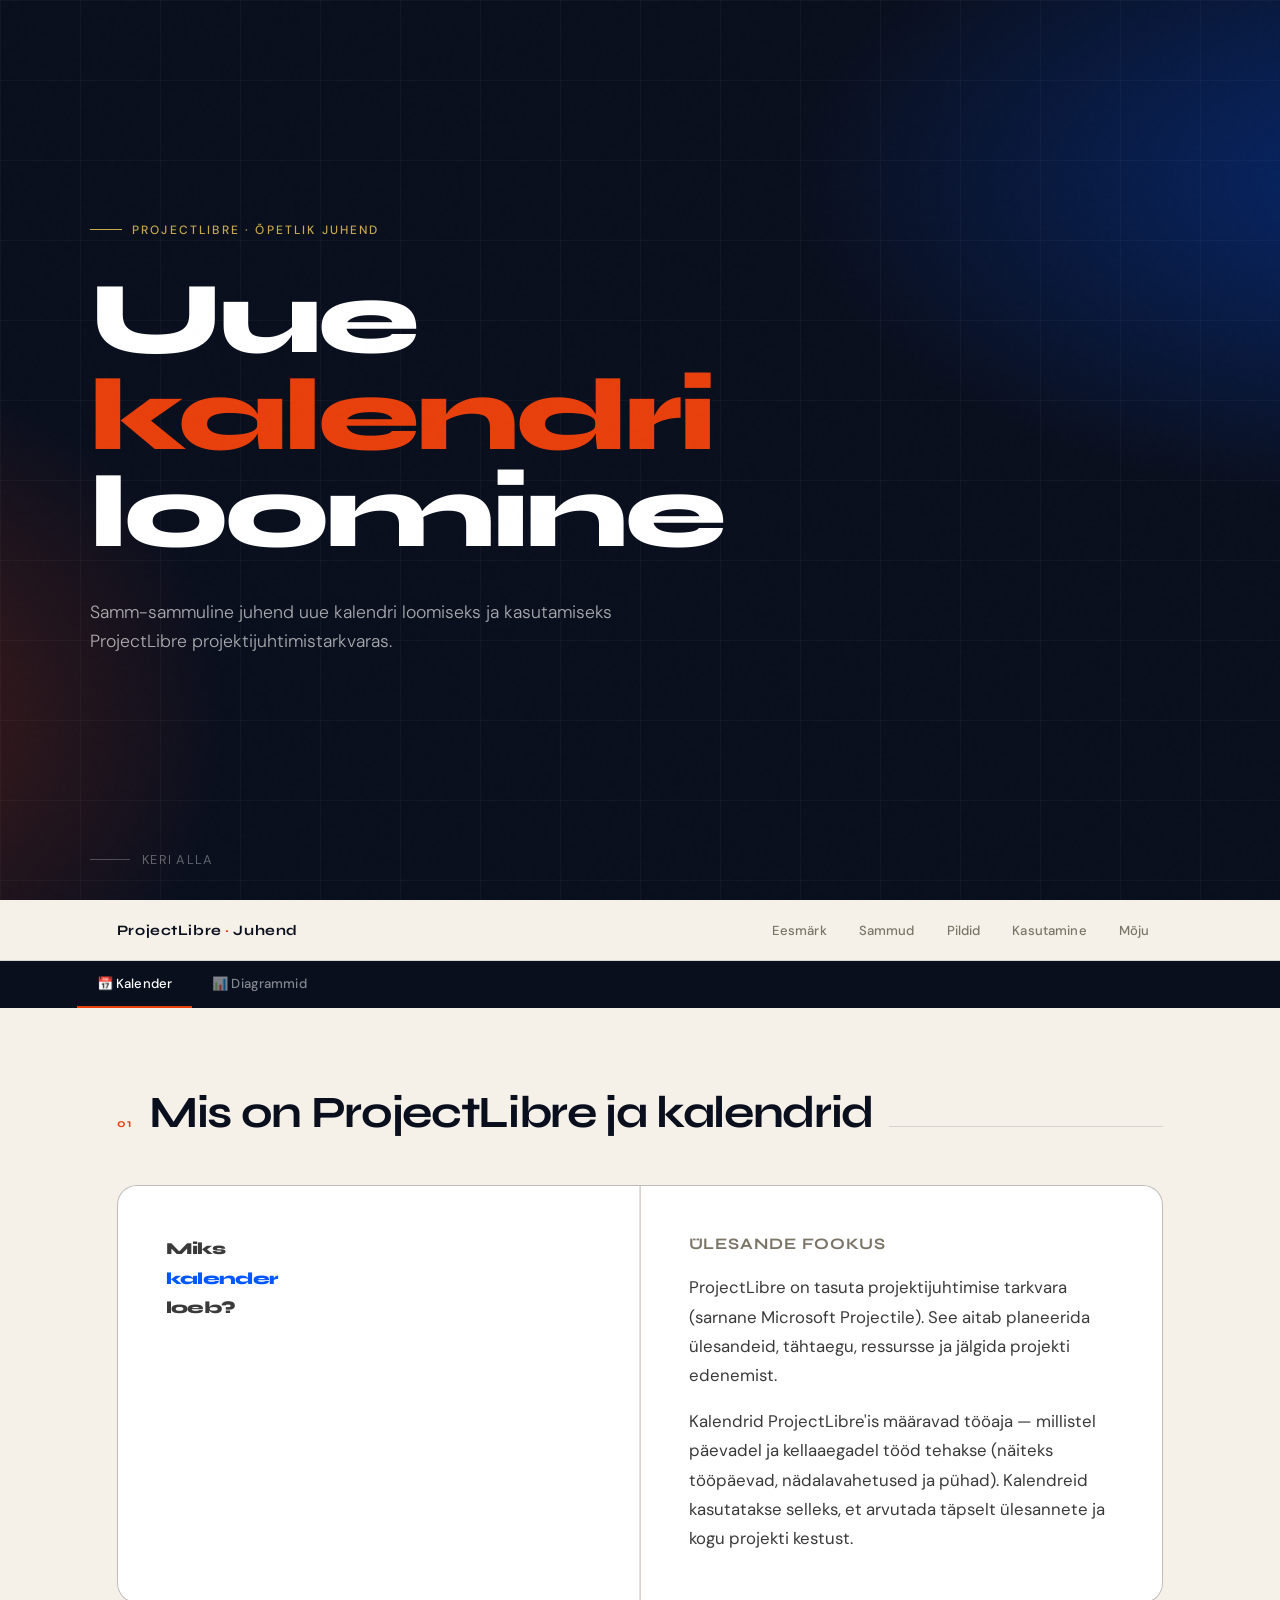
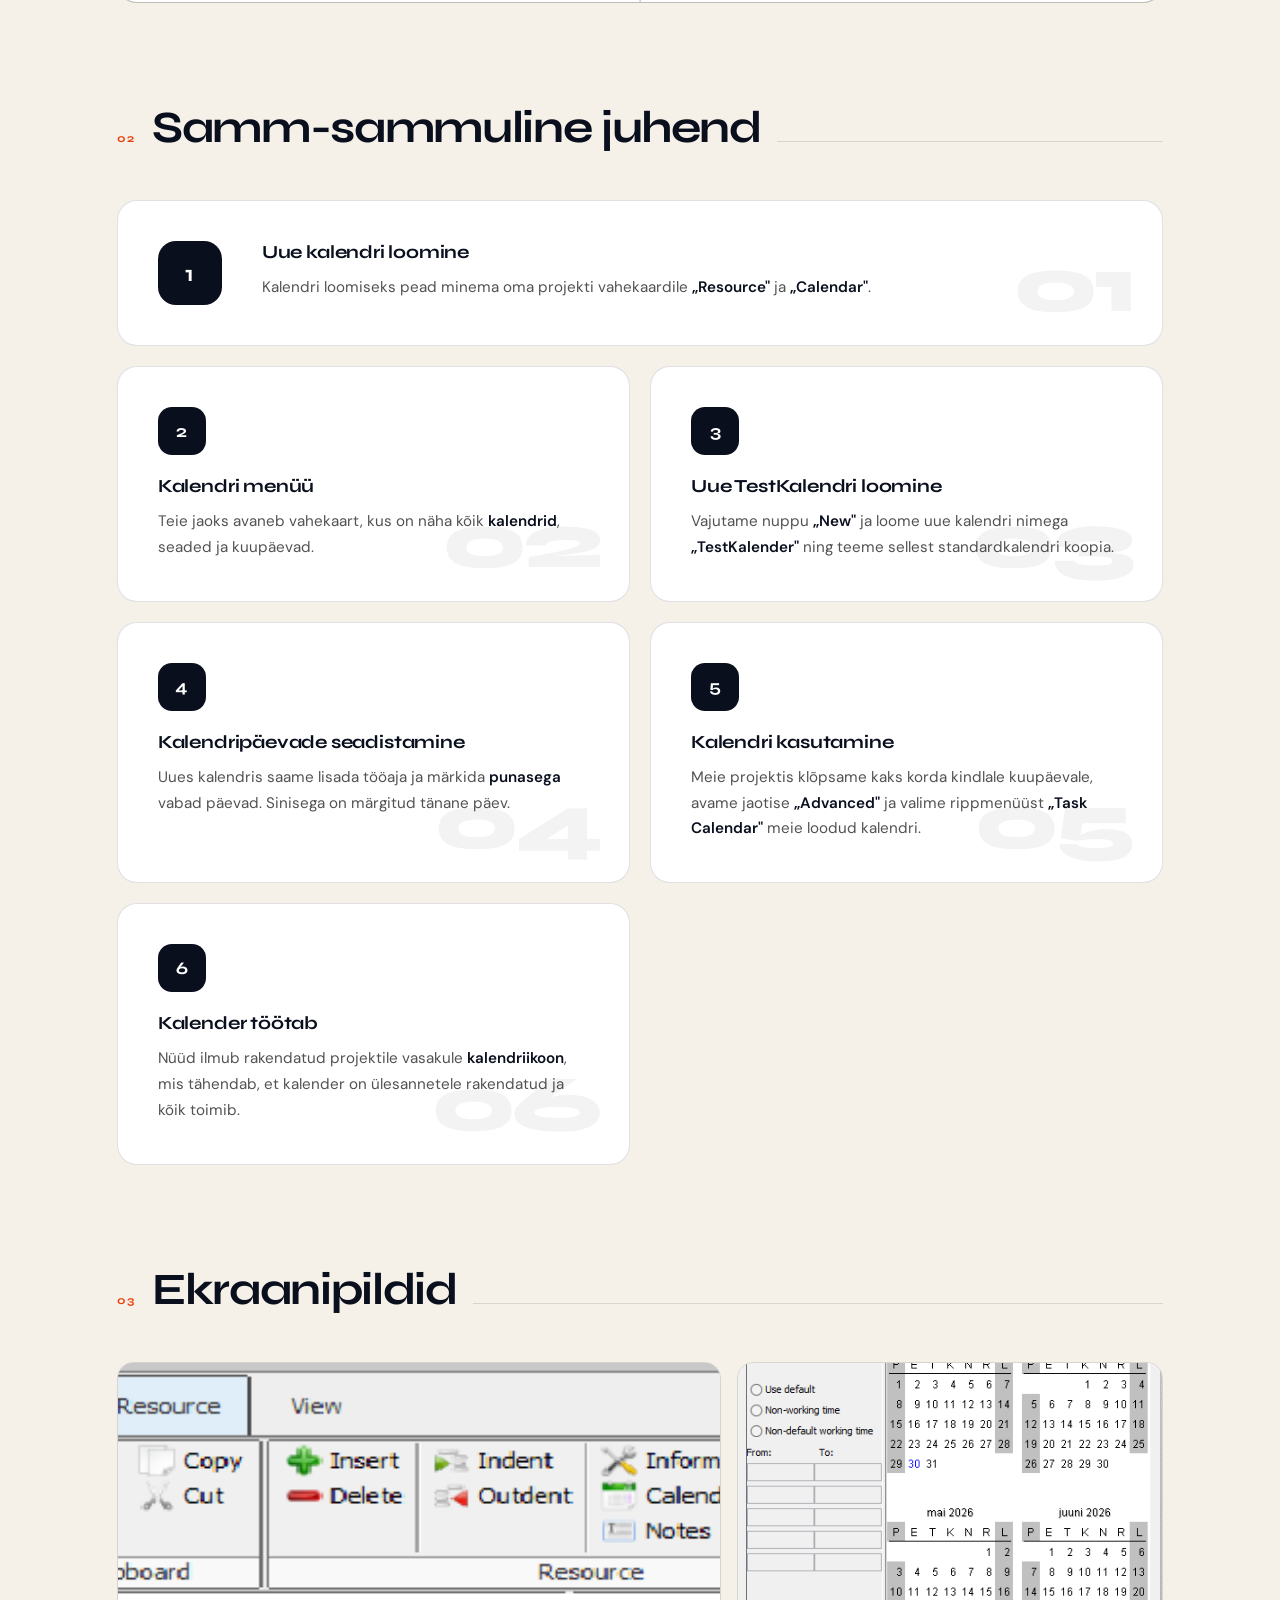
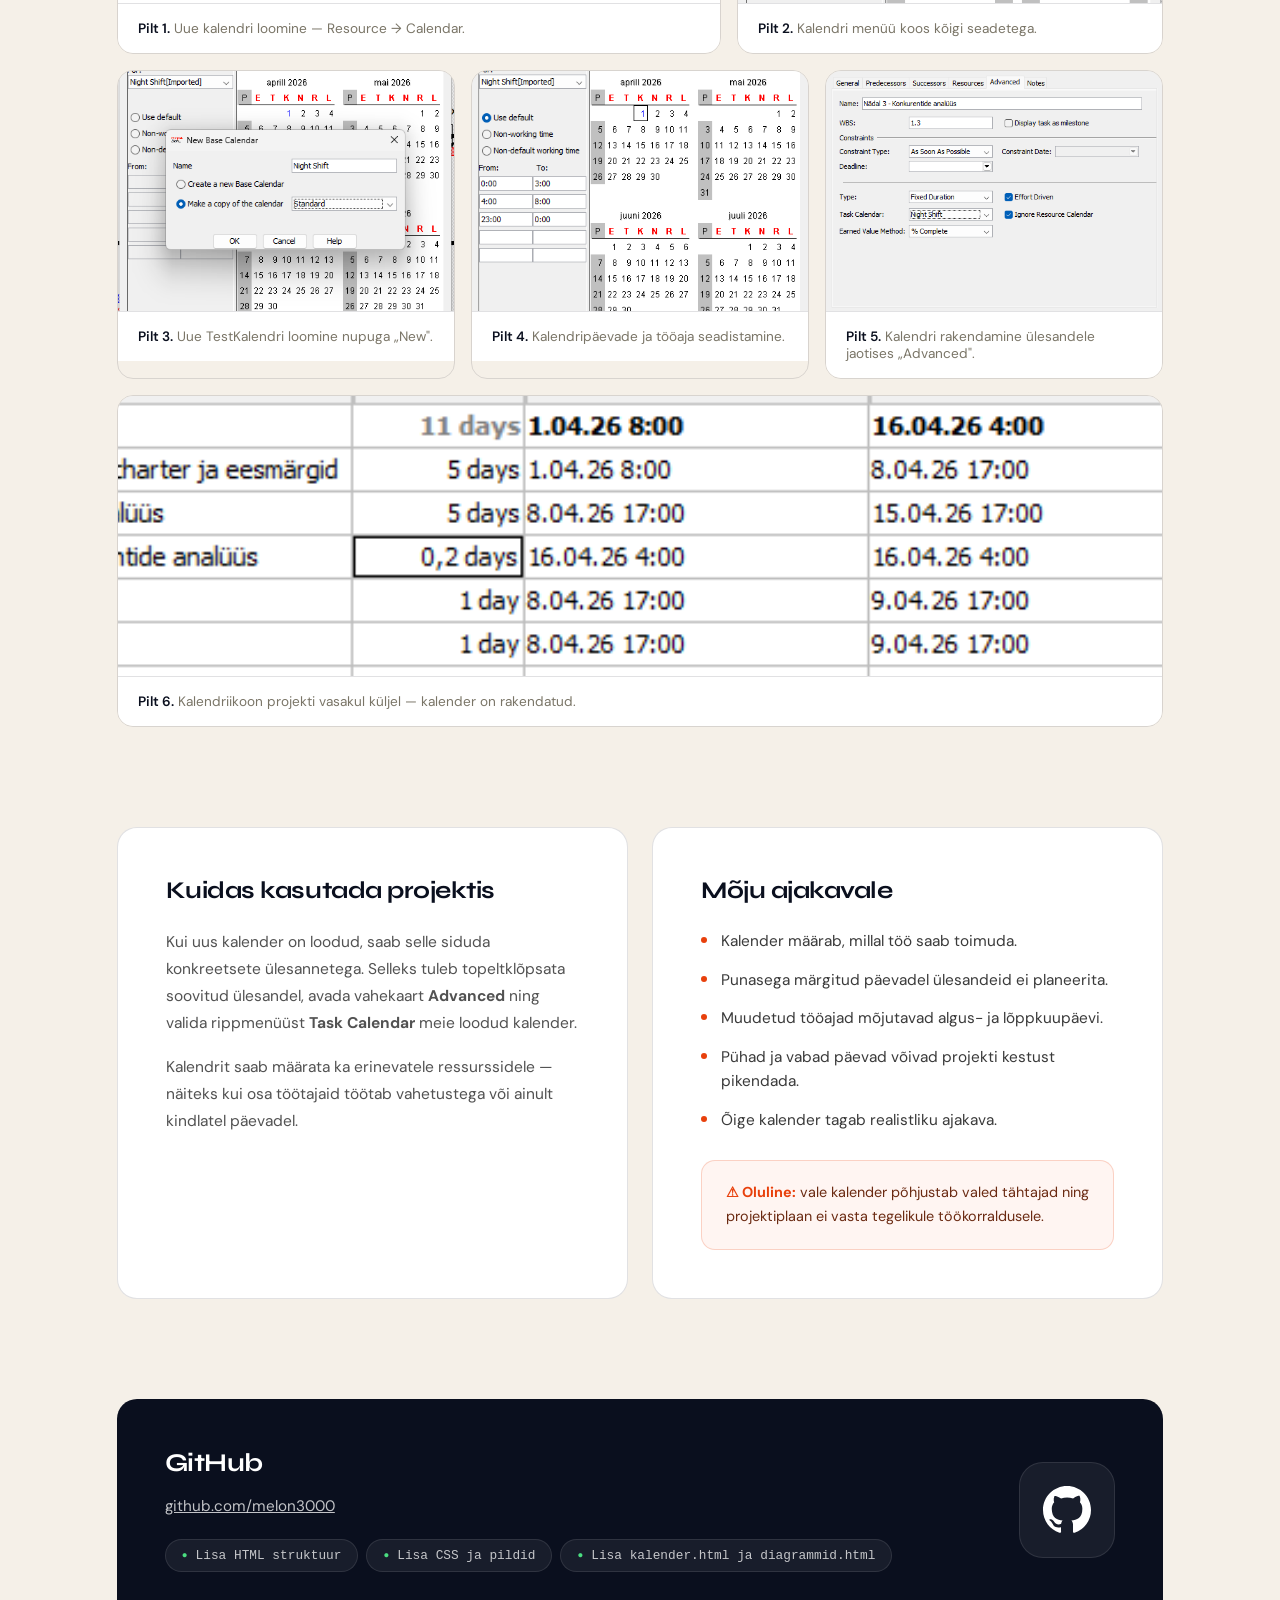
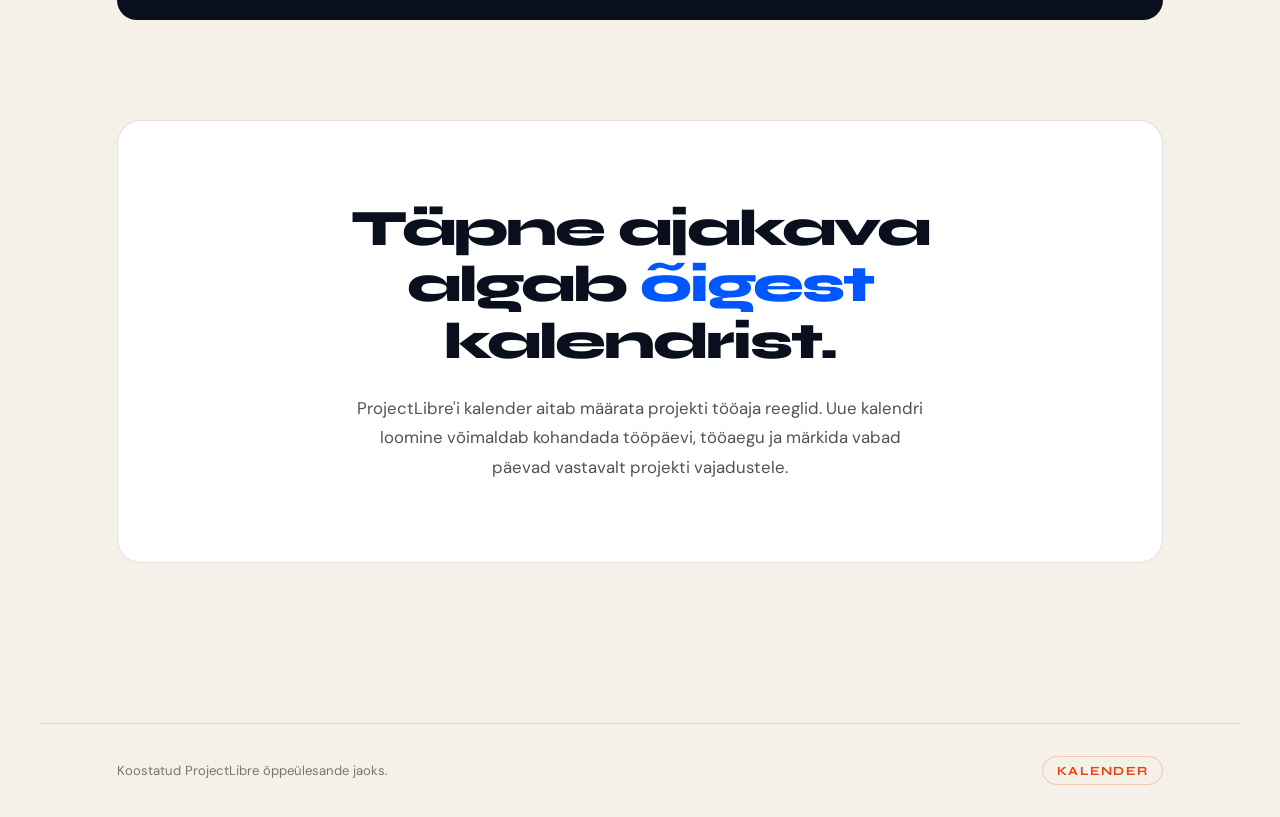
==== commit f791bd15: "Add files via upload" ====
--- a/index.html
+++ b/index.html
@@ -3,7 +3,7 @@
 <head>
   <meta charset="UTF-8">
   <meta name="viewport" content="width=device-width, initial-scale=1.0">
-  <title>Microsoft Project — Kalendri Juhend</title>
+  <title>ProjectLibre — Kalendri Juhend</title>
   <link href="https://fonts.googleapis.com/css2?family=Syne:wght@400;600;700;800&family=DM+Sans:ital,wght@0,300;0,400;0,500;1,300&display=swap" rel="stylesheet">
   <style>
     :root {
@@ -110,7 +110,9 @@
     .gallery-item:nth-child(3) { grid-column: span 4; }
     .gallery-item:nth-child(4) { grid-column: span 4; }
     .gallery-item:nth-child(5) { grid-column: span 4; }
+    .gallery-item:nth-child(6) { grid-column: span 12; }
     .gallery-img { width: 100%; height: 240px; object-fit: cover; display: block; cursor: zoom-in; background: linear-gradient(135deg, #e8f0ff 0%, #dbe9ff 100%); }
+    .gallery-item:nth-child(6) .gallery-img { height: 280px; }
     .gallery-caption { padding: 16px 20px; font-size: 0.85rem; color: var(--muted); border-top: 1px solid var(--border); background: var(--card-bg); }
     .gallery-caption strong { color: var(--ink); font-weight: 600; }
 
@@ -180,9 +182,9 @@
 <section class="hero">
   <div class="hero-bg"><div class="hero-grid-lines"></div></div>
   <div class="hero-content">
-    <p class="hero-eyebrow">Microsoft Project · Õpetlik juhend</p>
-    <h1>Loo uus<br><em>kalender</em><br>MS Projectis</h1>
-    <p class="hero-sub">Samm-sammuline juhend uue kalendri loomiseks, tööaegade muutmiseks ja kalendri rakendamiseks projektiplaanis.</p>
+    <p class="hero-eyebrow">ProjectLibre · Õpetlik juhend</p>
+    <h1>Uue<br><em>kalendri</em><br>loomine</h1>
+    <p class="hero-sub">Samm-sammuline juhend uue kalendri loomiseks ja kasutamiseks ProjectLibre projektijuhtimistarkvaras.</p>
   </div>
   <div class="hero-scroll"><div class="scroll-line"></div>Keri alla</div>
 </section>
@@ -190,7 +192,7 @@
 <!-- NAV -->
 <nav class="nav">
   <div class="nav-inner">
-    <a href="index.html" class="nav-brand">MS Project <span>·</span> Juhend</a>
+    <a href="index.html" class="nav-brand">ProjectLibre <span>·</span> Juhend</a>
     <div class="nav-links">
       <a href="#eesmark">Eesmärk</a>
       <a href="#sammud">Sammud</a>
@@ -204,9 +206,8 @@
 <!-- PAGE TABS -->
 <div class="page-tabs">
   <div class="page-tabs-inner">
-    <a href="index.html" class="page-tab active">📅 Uue kalendri loomine</a>
-    <a href="valem.html" class="page-tab">🧮 Arvutusvälja lisamine</a>
-    <a href="diagramm.html" class="page-tab">📊 Diagrammide loomine</a>
+    <a href="index.html" class="page-tab active">📅 Kalender</a>
+    <a href="diagrammid.html" class="page-tab">📊 Diagrammid</a>
   </div>
 </div>
 
@@ -217,7 +218,7 @@
   <section id="eesmark" style="margin-bottom:100px;">
     <div class="sec-header">
       <span class="sec-num">01</span>
-      <h2 class="sec-title">Eesmärk</h2>
+      <h2 class="sec-title">Mis on ProjectLibre ja kalendrid</h2>
       <div class="sec-line"></div>
     </div>
     <div class="purpose-block">
@@ -226,8 +227,8 @@
       </div>
       <div class="purpose-cell">
         <h3>Ülesande fookus</h3>
-        <p>Selle veebilehe eesmärk on selgitada, kuidas Microsoft Projectis luua uus kalender, muuta tööaegu ning kasutada seda projekti planeerimisel.</p>
-        <p style="margin-top:16px;">Kalender on projektijuhtimise alustala — see määrab, millistel päevadel ja kellaaegadel saab töö toimuda. Õige kalender teeb ajakava täpsemaks ning ülesannete kestused muutuvad realistlikumaks.</p>
+        <p>ProjectLibre on tasuta projektijuhtimise tarkvara (sarnane Microsoft Projectile). See aitab planeerida ülesandeid, tähtaegu, ressursse ja jälgida projekti edenemist.</p>
+        <p style="margin-top:16px;">Kalendrid ProjectLibre'is määravad tööaja — millistel päevadel ja kellaaegadel tööd tehakse (näiteks tööpäevad, nädalavahetused ja pühad). Kalendreid kasutatakse selleks, et arvutada täpselt ülesannete ja kogu projekti kestust.</p>
       </div>
     </div>
   </section>
@@ -243,39 +244,39 @@
       <div class="step-card">
         <div class="step-badge">1</div>
         <div>
-          <h3>Ava Microsoft Project</h3>
-          <p>Käivita Microsoft Project ja ava olemasolev projekt või loo uus projektifail. Seejärel vali menüüst <strong>Project</strong>.</p>
+          <h3>Uue kalendri loomine</h3>
+          <p>Kalendri loomiseks pead minema oma projekti vahekaardile <strong>„Resource"</strong> ja <strong>„Calendar"</strong>.</p>
         </div>
         <div class="step-num-big">01</div>
       </div>
       <div class="step-card">
         <div class="step-badge">2</div>
-        <h3>Ava tööaja muutmise aken</h3>
-        <p>Menüü <strong>Project</strong> alt vali <strong>Change Working Time</strong>. Selles aknas saab hallata kalendreid, muuta tööpäevi ja lisada erandeid.</p>
+        <h3>Kalendri menüü</h3>
+        <p>Teie jaoks avaneb vahekaart, kus on näha kõik <strong>kalendrid</strong>, seaded ja kuupäevad.</p>
         <div class="step-num-big">02</div>
       </div>
       <div class="step-card">
         <div class="step-badge">3</div>
-        <h3>Loo uus kalender</h3>
-        <p>Vajuta <strong>Create New Calendar</strong>. Sisesta nimi ning vali, kas luua tühi kalender või koopia olemasolevast. Tavaliselt sobib standardkalendri kopeerimine aluseks.</p>
+        <h3>Uue TestKalendri loomine</h3>
+        <p>Vajutame nuppu <strong>„New"</strong> ja loome uue kalendri nimega <strong>„TestKalender"</strong> ning teeme sellest standardkalendri koopia.</p>
         <div class="step-num-big">03</div>
       </div>
       <div class="step-card">
         <div class="step-badge">4</div>
-        <h3>Muuda tööpäevi ja -aegu</h3>
-        <p>Vali nädalapäevad ja määra tööajad — näiteks <strong>08:00–12:00</strong> ja <strong>13:00–17:00</strong>. Saab ka puhkepäevad märkida.</p>
+        <h3>Kalendripäevade seadistamine</h3>
+        <p>Uues kalendris saame lisada tööaja ja märkida <strong>punasega</strong> vabad päevad. Sinisega on märgitud tänane päev.</p>
         <div class="step-num-big">04</div>
       </div>
       <div class="step-card">
         <div class="step-badge">5</div>
-        <h3>Lisa eripäevad ja puhkused</h3>
-        <p>Vahekaardil <strong>Exceptions</strong> lisa riigipühad, ettevõtte kollektiivpuhkus või muud mittetööpäevad.</p>
+        <h3>Kalendri kasutamine</h3>
+        <p>Meie projektis klõpsame kaks korda kindlale kuupäevale, avame jaotise <strong>„Advanced"</strong> ja valime rippmenüüst <strong>„Task Calendar"</strong> meie loodud kalendri.</p>
         <div class="step-num-big">05</div>
       </div>
       <div class="step-card">
         <div class="step-badge">6</div>
-        <h3>Rakenda kalender projektile</h3>
-        <p>Ava <strong>Project Information</strong> ja vali loodud kalender väljalt <strong>Calendar</strong>. Nüüd arvutab MS Project ajakava sinu reeglite järgi.</p>
+        <h3>Kalender töötab</h3>
+        <p>Nüüd ilmub rakendatud projektile vasakule <strong>kalendriikoon</strong>, mis tähendab, et kalender on ülesannetele rakendatud ja kõik toimib.</p>
         <div class="step-num-big">06</div>
       </div>
     </div>
@@ -290,24 +291,28 @@
     </div>
     <div class="gallery-grid">
       <figure class="gallery-item">
-        <img src="Project/images/calender/step1.png" alt="Change Working Time avamine" class="gallery-img" onclick="openModal(this)">
-        <figcaption class="gallery-caption"><strong>Pilt 1.</strong> Change Working Time avamine.</figcaption>
-      </figure>
-      <figure class="gallery-item">
-        <img src="Project/images/calender/step2.png" alt="Uue kalendri loomine" class="gallery-img" onclick="openModal(this)">
-        <figcaption class="gallery-caption"><strong>Pilt 2.</strong> Uue kalendri loomine.</figcaption>
-      </figure>
-      <figure class="gallery-item">
-        <img src="Project/images/calender/step3.png" alt="Tööaegade muutmine" class="gallery-img" onclick="openModal(this)">
-        <figcaption class="gallery-caption"><strong>Pilt 3.</strong> Tööaegade muutmine.</figcaption>
-      </figure>
-      <figure class="gallery-item">
-        <img src="Project/images/calender/step4.png" alt="Erandite lisamine" class="gallery-img" onclick="openModal(this)">
-        <figcaption class="gallery-caption"><strong>Pilt 4.</strong> Erandite ja puhkepäevade lisamine.</figcaption>
-      </figure>
-      <figure class="gallery-item">
-        <img src="Project/images/calender/step5.png" alt="Kalendri kasutamine" class="gallery-img" onclick="openModal(this)">
-        <figcaption class="gallery-caption"><strong>Pilt 5.</strong> Kalendri kasutamine projektis.</figcaption>
+        <img src="Libre/images/calender/step1.png" alt="Kalendri avamine" class="gallery-img" onclick="openModal(this)">
+        <figcaption class="gallery-caption"><strong>Pilt 1.</strong> Uue kalendri loomine — Resource → Calendar.</figcaption>
+      </figure>
+      <figure class="gallery-item">
+        <img src="Libre/images/calender/step2.png" alt="Kalendri menüü" class="gallery-img" onclick="openModal(this)">
+        <figcaption class="gallery-caption"><strong>Pilt 2.</strong> Kalendri menüü koos kõigi seadetega.</figcaption>
+      </figure>
+      <figure class="gallery-item">
+        <img src="Libre/images/calender/step3.png" alt="TestKalendri loomine" class="gallery-img" onclick="openModal(this)">
+        <figcaption class="gallery-caption"><strong>Pilt 3.</strong> Uue TestKalendri loomine nupuga „New".</figcaption>
+      </figure>
+      <figure class="gallery-item">
+        <img src="Libre/images/calender/step4.png" alt="Päevade seadistamine" class="gallery-img" onclick="openModal(this)">
+        <figcaption class="gallery-caption"><strong>Pilt 4.</strong> Kalendripäevade ja tööaja seadistamine.</figcaption>
+      </figure>
+      <figure class="gallery-item">
+        <img src="Libre/images/calender/step5.png" alt="Kalendri kasutamine" class="gallery-img" onclick="openModal(this)">
+        <figcaption class="gallery-caption"><strong>Pilt 5.</strong> Kalendri rakendamine ülesandele jaotises „Advanced".</figcaption>
+      </figure>
+      <figure class="gallery-item">
+        <img src="Libre/images/calender/step6.png" alt="Kalender töötab" class="gallery-img" onclick="openModal(this)">
+        <figcaption class="gallery-caption"><strong>Pilt 6.</strong> Kalendriikoon projekti vasakul küljel — kalender on rakendatud.</figcaption>
       </figure>
     </div>
   </section>
@@ -316,16 +321,16 @@
   <div class="two-col-section">
     <div class="info-card" id="kasutamine">
       <h2>Kuidas kasutada projektis</h2>
-      <p>Kui uus kalender on loodud, saab selle siduda projekti üldise ajakavaga. Selleks tuleb avada <strong>Project Information</strong> ning valida sobiv kalender.</p>
-      <p>Kalendrit saab määrata ka konkreetsetele ressurssidele või ülesannetele — näiteks kui osa töötajaid töötab vahetustega või ainult kindlatel päevadel.</p>
+      <p>Kui uus kalender on loodud, saab selle siduda konkreetsete ülesannetega. Selleks tuleb topeltklõpsata soovitud ülesandel, avada vahekaart <strong>Advanced</strong> ning valida rippmenüüst <strong>Task Calendar</strong> meie loodud kalender.</p>
+      <p>Kalendrit saab määrata ka erinevatele ressurssidele — näiteks kui osa töötajaid töötab vahetustega või ainult kindlatel päevadel.</p>
     </div>
     <div class="info-card" id="moju">
       <h2>Mõju ajakavale</h2>
       <ul class="impact-list">
         <li>Kalender määrab, millal töö saab toimuda.</li>
-        <li>Mittetööpäevadele ülesandeid ei planeerita.</li>
+        <li>Punasega märgitud päevadel ülesandeid ei planeerita.</li>
         <li>Muudetud tööajad mõjutavad algus- ja lõppkuupäevi.</li>
-        <li>Puhkused võivad projekti kestust pikendada.</li>
+        <li>Pühad ja vabad päevad võivad projekti kestust pikendada.</li>
         <li>Õige kalender tagab realistliku ajakava.</li>
       </ul>
       <div class="alert-box">
@@ -342,7 +347,7 @@
       <div class="commit-tags">
         <span class="commit-tag">Lisa HTML struktuur</span>
         <span class="commit-tag">Lisa CSS ja pildid</span>
-        <span class="commit-tag">Lisa valem.html ja diagramm.html</span>
+        <span class="commit-tag">Lisa kalender.html ja diagrammid.html</span>
       </div>
     </div>
     <div class="github-icon-wrap">
@@ -352,15 +357,15 @@
 
   <!-- SUMMARY -->
   <section id="kokkuvote" class="summary-block">
-    <h2>Realistlik ajakava algab <em>õigest</em> kalendrist.</h2>
-    <p>Microsoft Projecti kalender aitab määrata projekti tööaja reeglid. Uue kalendri loomine võimaldab kohandada tööpäevi, tööaegu ja erandeid vastavalt projekti vajadustele.</p>
+    <h2>Täpne ajakava algab <em>õigest</em> kalendrist.</h2>
+    <p>ProjectLibre'i kalender aitab määrata projekti tööaja reeglid. Uue kalendri loomine võimaldab kohandada tööpäevi, tööaegu ja märkida vabad päevad vastavalt projekti vajadustele.</p>
   </section>
 
 </main>
 
 <footer>
-  <p>Koostatud Microsoft Projecti õppeülesande jaoks.</p>
-  <span class="footer-badge">MS Project</span>
+  <p>Koostatud ProjectLibre õppeülesande jaoks.</p>
+  <span class="footer-badge">Kalender</span>
 </footer>
 
 <div id="imgModal" class="modal">
